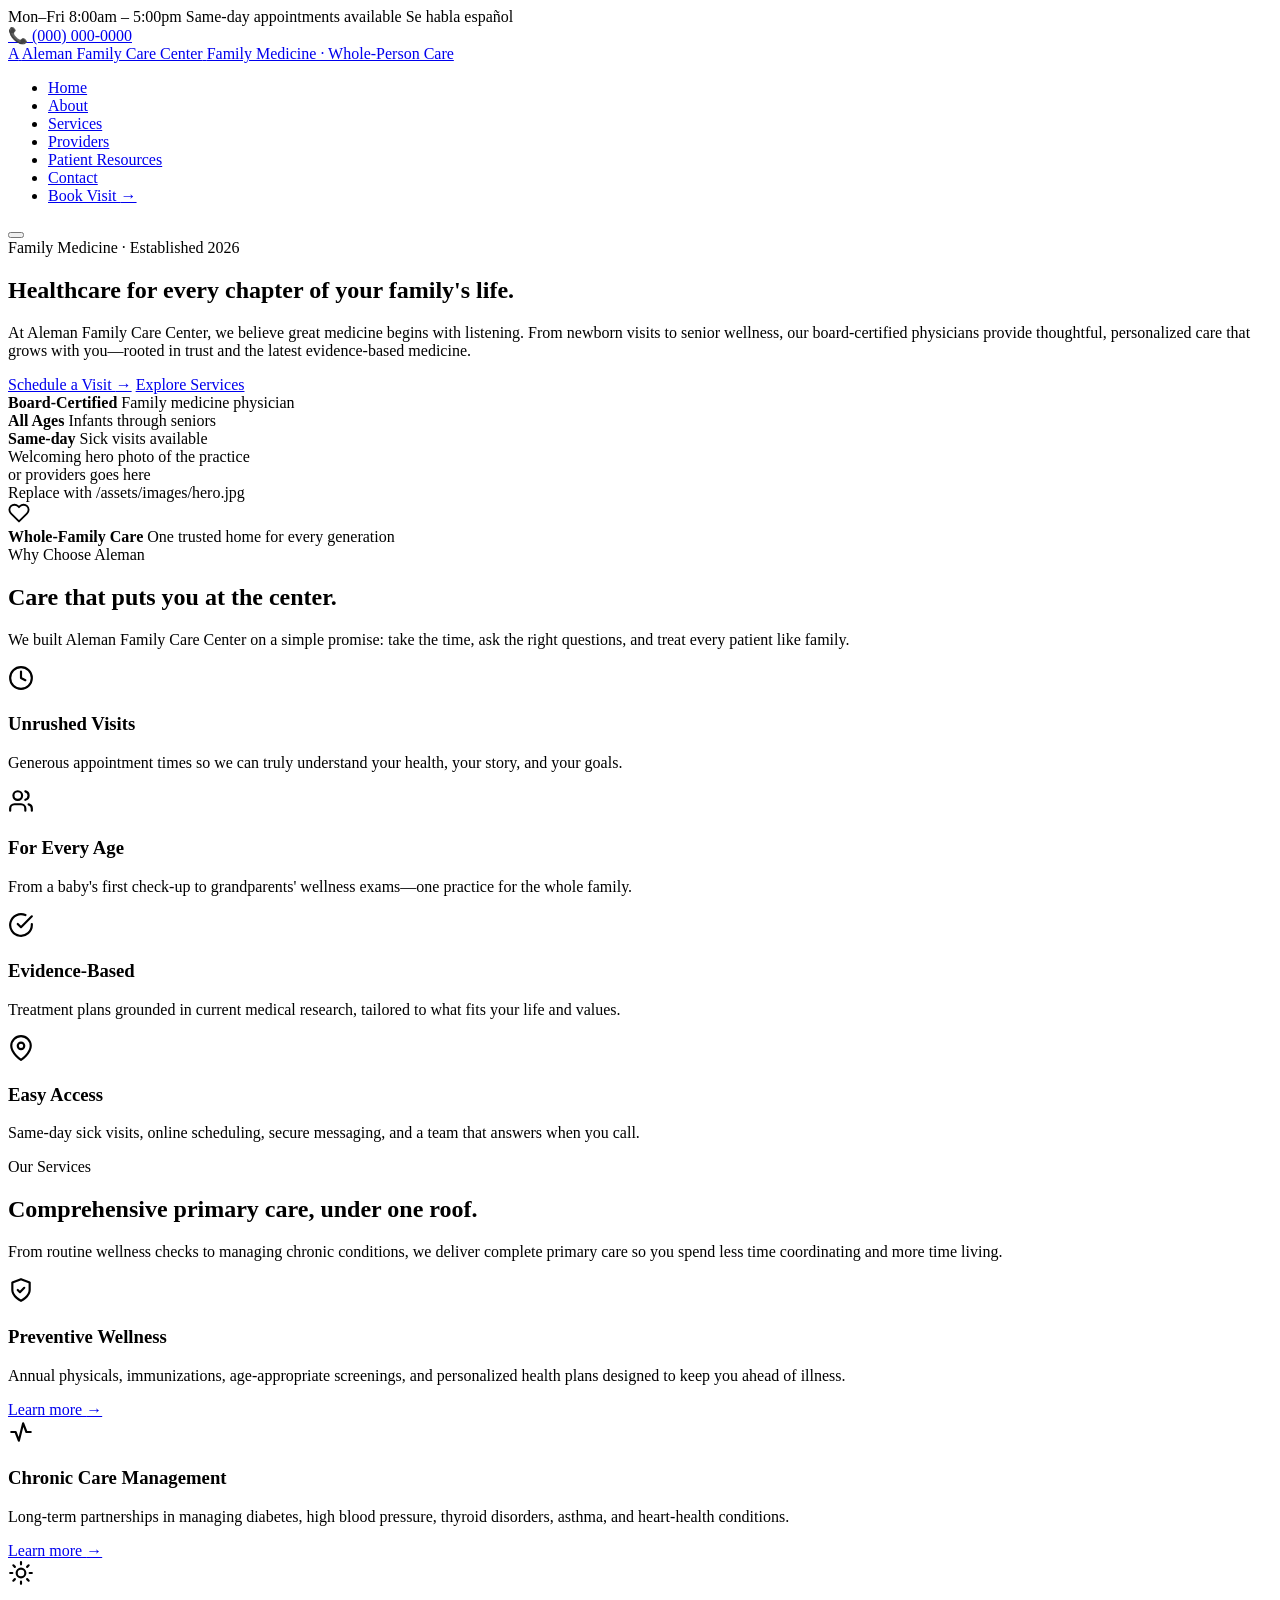
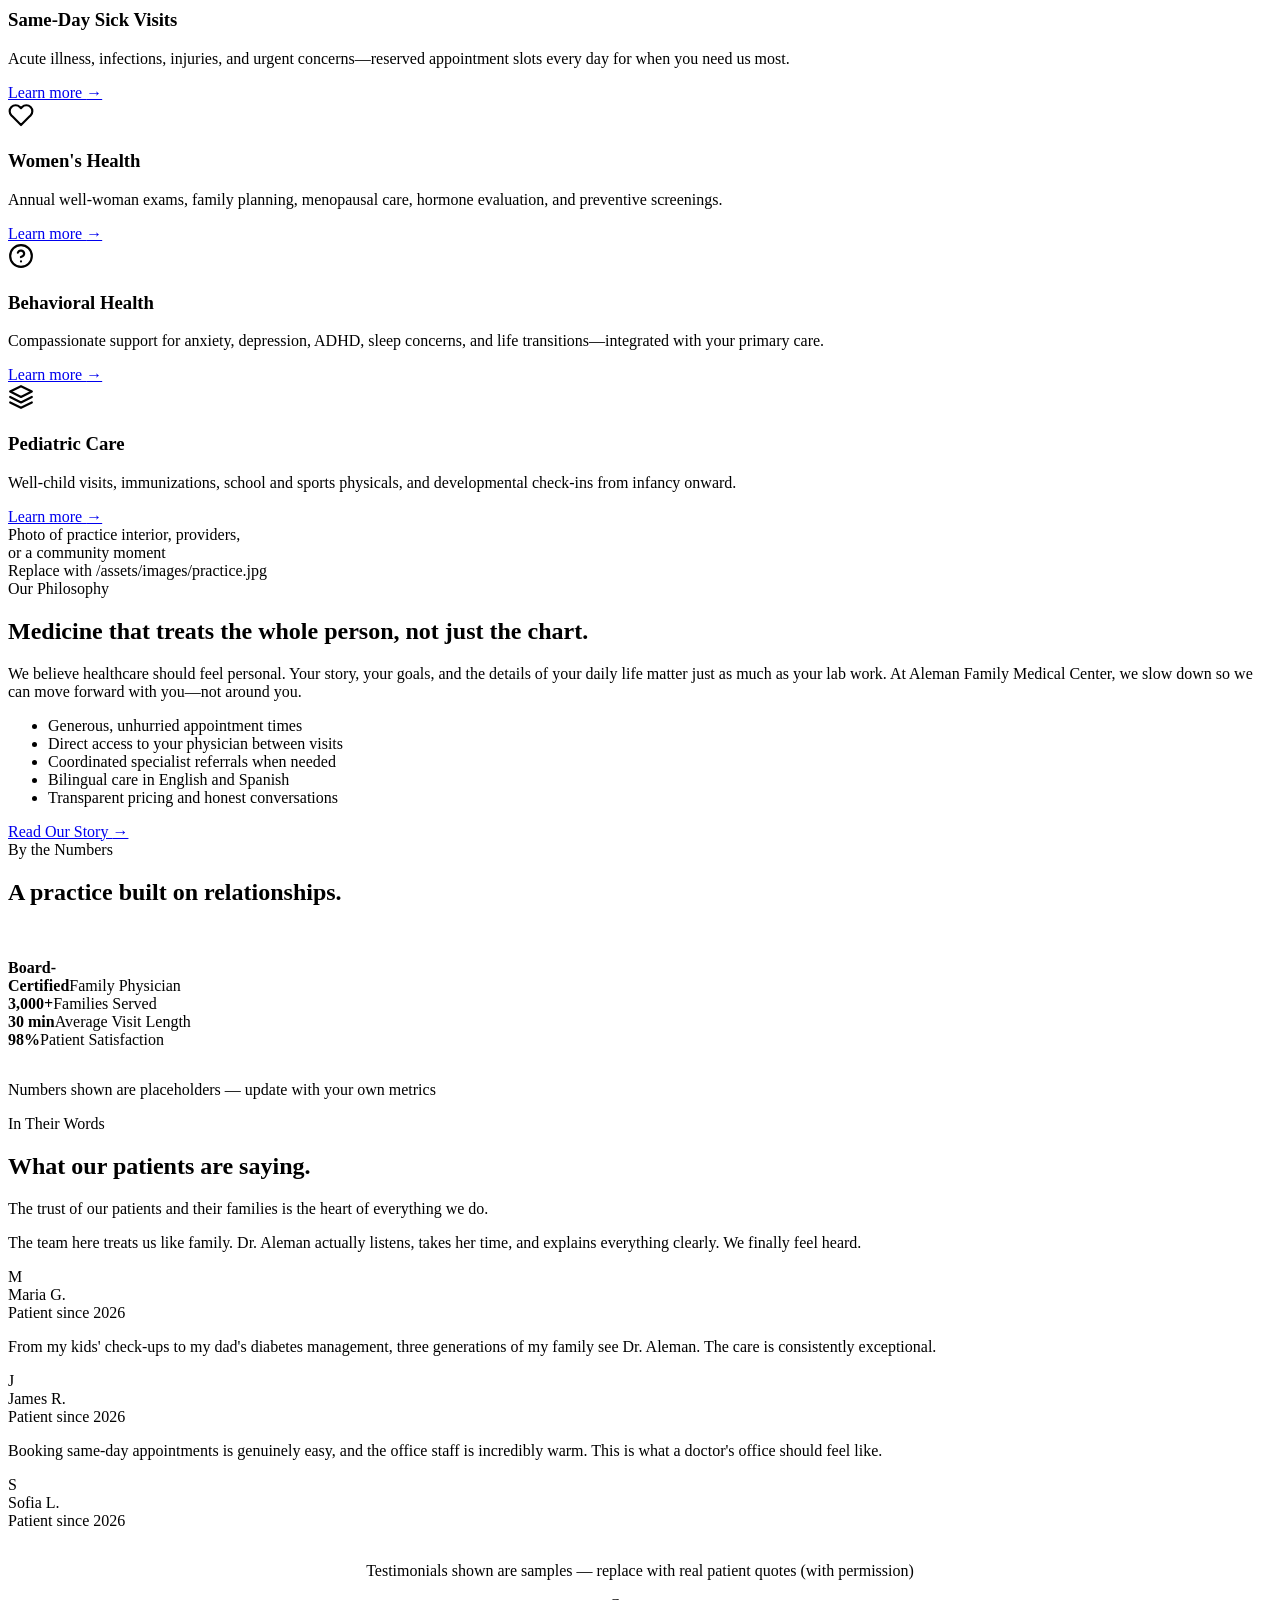
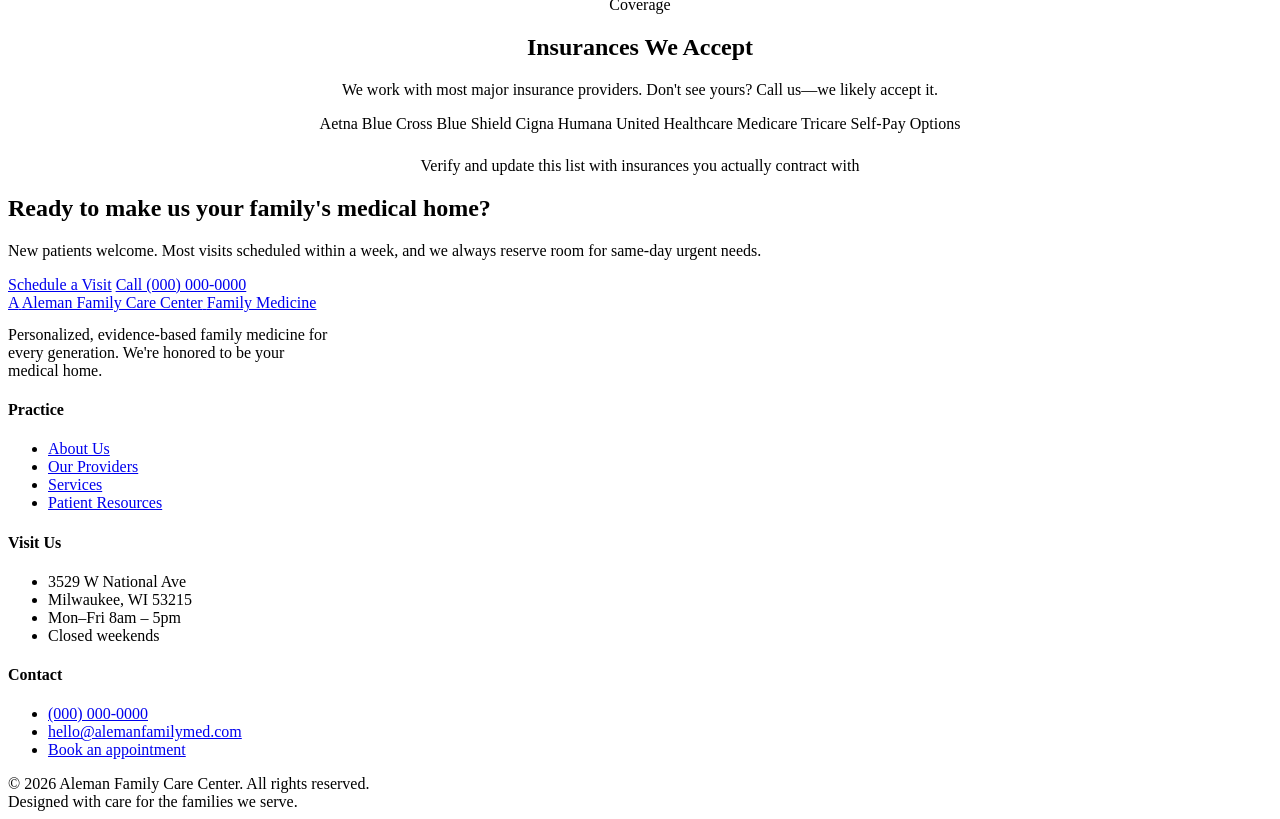
==== index.html @ 735e13fd "Add files via upload" ====
<!DOCTYPE html>
<html lang="en">
<head>
<meta charset="UTF-8" />
<meta name="viewport" content="width=device-width, initial-scale=1.0" />
<title>Aleman Family Care Center — Compassionate Family Medicine</title>
<meta name="description" content="Aleman Family Care Center provides personalized, whole-family healthcare led by board-certified family physicians. Same-day visits, preventive care, and long-term relationships built on trust." />
<link rel="preconnect" href="https://fonts.googleapis.com">
<link rel="preconnect" href="https://fonts.gstatic.com" crossorigin>
<link href="https://fonts.googleapis.com/css2?family=Playfair+Display:ital,wght@0,400;0,500;0,600;0,700;1,400&family=Inter:wght@400;500;600;700&display=swap" rel="stylesheet">
<link rel="stylesheet" href="assets/styles.css" />
</head>
<body>

<!-- ===== Utility bar ===== -->
<div class="utility-bar">
  <div class="container">
    <div class="utility-info">
      <span>Mon–Fri 8:00am – 5:00pm</span>
      <span>Same-day appointments available</span>
      <span>Se habla español</span>
    </div>
    <div>
      <a href="tel:+10000000000">📞 (000) 000-0000</a>
    </div>
  </div>
</div>

<!-- ===== Navigation ===== -->
<header class="nav">
  <div class="container nav-inner">
    <a href="index.html" class="brand">
      <span class="brand-mark">A</span>
      <span>
        <span class="brand-name">Aleman Family Care Center</span>
        <span class="brand-sub">Family Medicine · Whole-Person Care</span>
      </span>
    </a>
    <nav>
      <ul class="nav-links">
        <li><a href="index.html">Home</a></li>
        <li><a href="about.html">About</a></li>
        <li><a href="services.html">Services</a></li>
        <li><a href="providers.html">Providers</a></li>
        <li><a href="patients.html">Patient Resources</a></li>
        <li><a href="contact.html">Contact</a></li>
        <li><a href="contact.html#schedule" class="btn btn-primary nav-cta">Book Visit <span class="arrow">→</span></a></li>
      </ul>
    </nav>
    <button class="nav-toggle" aria-label="Toggle menu" aria-expanded="false"><span></span></button>
  </div>
</header>

<!-- ===== Hero ===== -->
<section class="hero">
  <div class="container hero-grid">
    <div class="reveal">
      <span class="eyebrow">Family Medicine · Established 2026</span>
      <h1>Healthcare for <span class="accent">every chapter</span> of your family's life.</h1>
      <p class="hero-lede">
        At Aleman Family Care Center, we believe great medicine begins with listening.
        From newborn visits to senior wellness, our board-certified physicians provide
        thoughtful, personalized care that grows with you—rooted in trust and the latest
        evidence-based medicine.
      </p>
      <div class="hero-actions">
        <a href="contact.html#schedule" class="btn btn-primary">Schedule a Visit <span class="arrow">→</span></a>
        <a href="services.html" class="btn btn-outline">Explore Services</a>
      </div>
      <div class="hero-meta">
        <div>
          <strong>Board-Certified</strong>
          <span>Family medicine physician</span>
        </div>
        <div>
          <strong>All Ages</strong>
          <span>Infants through seniors</span>
        </div>
        <div>
          <strong>Same-day</strong>
          <span>Sick visits available</span>
        </div>
      </div>
    </div>

    <div class="reveal" style="position:relative;">
      <div class="hero-visual">
        <div class="placeholder-label">
          Welcoming hero photo of the practice<br/>or providers goes here
          <div class="placeholder-note">Replace with /assets/images/hero.jpg</div>
        </div>
      </div>
      <div class="hero-badge">
        <div class="hero-badge-icon" aria-hidden="true">
          <svg width="22" height="22" viewBox="0 0 24 24" fill="none" stroke="currentColor" stroke-width="2" stroke-linecap="round" stroke-linejoin="round"><path d="M20.84 4.61a5.5 5.5 0 0 0-7.78 0L12 5.67l-1.06-1.06a5.5 5.5 0 0 0-7.78 7.78l1.06 1.06L12 21.23l7.78-7.78 1.06-1.06a5.5 5.5 0 0 0 0-7.78z"/></svg>
        </div>
        <div class="hero-badge-text">
          <strong>Whole-Family Care</strong>
          <span>One trusted home for every generation</span>
        </div>
      </div>
    </div>
  </div>
</section>

<!-- ===== Value proposition ===== -->
<section class="section-alt">
  <div class="container">
    <div class="section-head reveal">
      <span class="eyebrow">Why Choose Aleman</span>
      <h2>Care that puts you at the center.</h2>
      <p>We built Aleman Family Care Center on a simple promise: take the time, ask the right questions, and treat every patient like family.</p>
    </div>
    <div class="values">
      <div class="value-card reveal">
        <div class="value-icon" aria-hidden="true">
          <svg width="26" height="26" viewBox="0 0 24 24" fill="none" stroke="currentColor" stroke-width="2" stroke-linecap="round" stroke-linejoin="round"><circle cx="12" cy="12" r="10"/><polyline points="12 6 12 12 16 14"/></svg>
        </div>
        <h3>Unrushed Visits</h3>
        <p>Generous appointment times so we can truly understand your health, your story, and your goals.</p>
      </div>
      <div class="value-card reveal">
        <div class="value-icon" aria-hidden="true">
          <svg width="26" height="26" viewBox="0 0 24 24" fill="none" stroke="currentColor" stroke-width="2" stroke-linecap="round" stroke-linejoin="round"><path d="M16 21v-2a4 4 0 0 0-4-4H6a4 4 0 0 0-4 4v2"/><circle cx="9" cy="7" r="4"/><path d="M22 21v-2a4 4 0 0 0-3-3.87"/><path d="M16 3.13a4 4 0 0 1 0 7.75"/></svg>
        </div>
        <h3>For Every Age</h3>
        <p>From a baby's first check-up to grandparents' wellness exams—one practice for the whole family.</p>
      </div>
      <div class="value-card reveal">
        <div class="value-icon" aria-hidden="true">
          <svg width="26" height="26" viewBox="0 0 24 24" fill="none" stroke="currentColor" stroke-width="2" stroke-linecap="round" stroke-linejoin="round"><path d="M22 11.08V12a10 10 0 1 1-5.93-9.14"/><polyline points="22 4 12 14.01 9 11.01"/></svg>
        </div>
        <h3>Evidence-Based</h3>
        <p>Treatment plans grounded in current medical research, tailored to what fits your life and values.</p>
      </div>
      <div class="value-card reveal">
        <div class="value-icon" aria-hidden="true">
          <svg width="26" height="26" viewBox="0 0 24 24" fill="none" stroke="currentColor" stroke-width="2" stroke-linecap="round" stroke-linejoin="round"><path d="M21 10c0 7-9 13-9 13s-9-6-9-13a9 9 0 0 1 18 0z"/><circle cx="12" cy="10" r="3"/></svg>
        </div>
        <h3>Easy Access</h3>
        <p>Same-day sick visits, online scheduling, secure messaging, and a team that answers when you call.</p>
      </div>
    </div>
  </div>
</section>

<!-- ===== Services overview ===== -->
<section>
  <div class="container">
    <div class="section-head reveal">
      <span class="eyebrow">Our Services</span>
      <h2>Comprehensive primary care, under one roof.</h2>
      <p>From routine wellness checks to managing chronic conditions, we deliver complete primary care so you spend less time coordinating and more time living.</p>
    </div>

    <div class="services-grid">
      <div class="service-card reveal">
        <div class="value-icon" aria-hidden="true">
          <svg width="26" height="26" viewBox="0 0 24 24" fill="none" stroke="currentColor" stroke-width="2" stroke-linecap="round" stroke-linejoin="round"><path d="M9 12l2 2 4-4"/><path d="M12 22s8-4 8-10V5l-8-3-8 3v7c0 6 8 10 8 10z"/></svg>
        </div>
        <h3>Preventive Wellness</h3>
        <p>Annual physicals, immunizations, age-appropriate screenings, and personalized health plans designed to keep you ahead of illness.</p>
        <a href="services.html#preventive" class="more">Learn more <span class="arrow">→</span></a>
      </div>

      <div class="service-card reveal">
        <div class="value-icon" aria-hidden="true">
          <svg width="26" height="26" viewBox="0 0 24 24" fill="none" stroke="currentColor" stroke-width="2" stroke-linecap="round" stroke-linejoin="round"><path d="M3 12h4l3 8 4-16 3 8h4"/></svg>
        </div>
        <h3>Chronic Care Management</h3>
        <p>Long-term partnerships in managing diabetes, high blood pressure, thyroid disorders, asthma, and heart-health conditions.</p>
        <a href="services.html#chronic" class="more">Learn more <span class="arrow">→</span></a>
      </div>

      <div class="service-card reveal">
        <div class="value-icon" aria-hidden="true">
          <svg width="26" height="26" viewBox="0 0 24 24" fill="none" stroke="currentColor" stroke-width="2" stroke-linecap="round" stroke-linejoin="round"><circle cx="12" cy="12" r="4"/><path d="M12 2v2M12 20v2M4.93 4.93l1.41 1.41M17.66 17.66l1.41 1.41M2 12h2M20 12h2M4.93 19.07l1.41-1.41M17.66 6.34l1.41-1.41"/></svg>
        </div>
        <h3>Same-Day Sick Visits</h3>
        <p>Acute illness, infections, injuries, and urgent concerns—reserved appointment slots every day for when you need us most.</p>
        <a href="services.html#sick" class="more">Learn more <span class="arrow">→</span></a>
      </div>

      <div class="service-card reveal">
        <div class="value-icon" aria-hidden="true">
          <svg width="26" height="26" viewBox="0 0 24 24" fill="none" stroke="currentColor" stroke-width="2" stroke-linecap="round" stroke-linejoin="round"><path d="M20.84 4.61a5.5 5.5 0 0 0-7.78 0L12 5.67l-1.06-1.06a5.5 5.5 0 0 0-7.78 7.78l1.06 1.06L12 21.23l7.78-7.78 1.06-1.06a5.5 5.5 0 0 0 0-7.78z"/></svg>
        </div>
        <h3>Women's Health</h3>
        <p>Annual well-woman exams, family planning, menopausal care, hormone evaluation, and preventive screenings.</p>
        <a href="services.html#womens" class="more">Learn more <span class="arrow">→</span></a>
      </div>

      <div class="service-card reveal">
        <div class="value-icon" aria-hidden="true">
          <svg width="26" height="26" viewBox="0 0 24 24" fill="none" stroke="currentColor" stroke-width="2" stroke-linecap="round" stroke-linejoin="round"><circle cx="12" cy="12" r="10"/><path d="M9.09 9a3 3 0 0 1 5.83 1c0 2-3 3-3 3"/><line x1="12" y1="17" x2="12.01" y2="17"/></svg>
        </div>
        <h3>Behavioral Health</h3>
        <p>Compassionate support for anxiety, depression, ADHD, sleep concerns, and life transitions—integrated with your primary care.</p>
        <a href="services.html#behavioral" class="more">Learn more <span class="arrow">→</span></a>
      </div>

      <div class="service-card reveal">
        <div class="value-icon" aria-hidden="true">
          <svg width="26" height="26" viewBox="0 0 24 24" fill="none" stroke="currentColor" stroke-width="2" stroke-linecap="round" stroke-linejoin="round"><path d="M12 2L2 7l10 5 10-5-10-5z"/><path d="M2 17l10 5 10-5"/><path d="M2 12l10 5 10-5"/></svg>
        </div>
        <h3>Pediatric Care</h3>
        <p>Well-child visits, immunizations, school and sports physicals, and developmental check-ins from infancy onward.</p>
        <a href="services.html#pediatric" class="more">Learn more <span class="arrow">→</span></a>
      </div>
    </div>
  </div>
</section>

<!-- ===== Split: Philosophy ===== -->
<section class="section-alt">
  <div class="container split">
    <div class="reveal">
      <div class="split-image">
        <div class="placeholder-label">
          Photo of practice interior, providers,<br/>or a community moment
          <div class="placeholder-note">Replace with /assets/images/practice.jpg</div>
        </div>
      </div>
    </div>
    <div class="split-content reveal">
      <span class="eyebrow">Our Philosophy</span>
      <h2>Medicine that treats the whole person, not just the chart.</h2>
      <p>
        We believe healthcare should feel personal. Your story, your goals, and the
        details of your daily life matter just as much as your lab work. At Aleman
        Family Medical Center, we slow down so we can move forward with you—not
        around you.
      </p>
      <ul class="checklist">
        <li>Generous, unhurried appointment times</li>
        <li>Direct access to your physician between visits</li>
        <li>Coordinated specialist referrals when needed</li>
        <li>Bilingual care in English and Spanish</li>
        <li>Transparent pricing and honest conversations</li>
      </ul>
      <a href="about.html" class="btn btn-outline">Read Our Story <span class="arrow">→</span></a>
    </div>
  </div>
</section>

<!-- ===== Stats / dark section ===== -->
<section class="section-dark">
  <div class="container">
    <div class="section-head reveal">
      <span class="eyebrow" style="color: var(--accent-gold);">By the Numbers</span>
      <h2>A practice built on relationships.</h2>
      <p style="color: rgba(255,255,255,.8);">The numbers tell part of the story—your experience tells the rest.</p>
    </div>
    <div class="stats reveal">
      <div class="stat"><strong>Board-<br/>Certified</strong><span>Family Physician</span></div>
      <div class="stat"><strong>3,000+</strong><span>Families Served</span></div>
      <div class="stat"><strong>30 min</strong><span>Average Visit Length</span></div>
      <div class="stat"><strong>98%</strong><span>Patient Satisfaction</span></div>
    </div>
    <p class="placeholder-note" style="margin-top:32px;">Numbers shown are placeholders — update with your own metrics</p>
  </div>
</section>

<!-- ===== Testimonials ===== -->
<section>
  <div class="container">
    <div class="section-head reveal">
      <span class="eyebrow">In Their Words</span>
      <h2>What our patients are saying.</h2>
      <p>The trust of our patients and their families is the heart of everything we do.</p>
    </div>
    <div class="testimonials">
      <div class="testimonial reveal">
        <p>The team here treats us like family. Dr. Aleman actually listens, takes her time, and explains everything clearly. We finally feel heard.</p>
        <div class="testimonial-author">
          <div class="testimonial-avatar">M</div>
          <div>
            <div class="testimonial-name">Maria G.</div>
            <div class="testimonial-meta">Patient since 2026</div>
          </div>
        </div>
      </div>
      <div class="testimonial reveal">
        <p>From my kids' check-ups to my dad's diabetes management, three generations of my family see Dr. Aleman. The care is consistently exceptional.</p>
        <div class="testimonial-author">
          <div class="testimonial-avatar">J</div>
          <div>
            <div class="testimonial-name">James R.</div>
            <div class="testimonial-meta">Patient since 2026</div>
          </div>
        </div>
      </div>
      <div class="testimonial reveal">
        <p>Booking same-day appointments is genuinely easy, and the office staff is incredibly warm. This is what a doctor's office should feel like.</p>
        <div class="testimonial-author">
          <div class="testimonial-avatar">S</div>
          <div>
            <div class="testimonial-name">Sofia L.</div>
            <div class="testimonial-meta">Patient since 2026</div>
          </div>
        </div>
      </div>
    </div>
    <p class="placeholder-note" style="text-align:center; margin-top:32px; color:var(--grey-500);">Testimonials shown are samples — replace with real patient quotes (with permission)</p>
  </div>
</section>

<!-- ===== Insurance ===== -->
<section class="section-alt">
  <div class="container" style="text-align:center;">
    <div class="section-head reveal">
      <span class="eyebrow">Coverage</span>
      <h2>Insurances We Accept</h2>
      <p>We work with most major insurance providers. Don't see yours? Call us—we likely accept it.</p>
    </div>
    <div class="insurance-strip reveal">
      <span>Aetna</span>
      <span>Blue Cross Blue Shield</span>
      <span>Cigna</span>
      <span>Humana</span>
      <span>United Healthcare</span>
      <span>Medicare</span>
      <span>Tricare</span>
      <span>Self-Pay Options</span>
    </div>
    <p class="placeholder-note" style="margin-top:24px; color:var(--grey-500);">Verify and update this list with insurances you actually contract with</p>
  </div>
</section>

<!-- ===== CTA banner ===== -->
<section>
  <div class="container">
    <div class="cta-banner reveal">
      <div>
        <h2>Ready to make us your family's medical home?</h2>
        <p>New patients welcome. Most visits scheduled within a week, and we always reserve room for same-day urgent needs.</p>
      </div>
      <div class="cta-actions">
        <a href="contact.html#schedule" class="btn btn-primary">Schedule a Visit</a>
        <a href="tel:+10000000000" class="btn btn-outline">Call (000) 000-0000</a>
      </div>
    </div>
  </div>
</section>

<!-- ===== Footer ===== -->
<footer class="footer">
  <div class="container">
    <div class="footer-grid">
      <div>
        <a href="index.html" class="brand" style="margin-bottom:18px;">
          <span class="brand-mark">A</span>
          <span>
            <span class="brand-name">Aleman Family Care Center</span>
            <span class="brand-sub">Family Medicine</span>
          </span>
        </a>
        <p style="margin-top:14px; max-width:320px;">Personalized, evidence-based family medicine for every generation. We're honored to be your medical home.</p>
      </div>
      <div>
        <h4>Practice</h4>
        <ul>
          <li><a href="about.html">About Us</a></li>
          <li><a href="providers.html">Our Providers</a></li>
          <li><a href="services.html">Services</a></li>
          <li><a href="patients.html">Patient Resources</a></li>
        </ul>
      </div>
      <div>
        <h4>Visit Us</h4>
        <ul>
          <li>3529 W National Ave</li>
          <li>Milwaukee, WI 53215</li>
          <li>Mon–Fri 8am – 5pm</li>
          <li>Closed weekends</li>
        </ul>
      </div>
      <div>
        <h4>Contact</h4>
        <ul>
          <li><a href="tel:+10000000000">(000) 000-0000</a></li>
          <li><a href="mailto:hello@alemanfamilymed.com">hello@alemanfamilymed.com</a></li>
          <li><a href="contact.html#schedule">Book an appointment</a></li>
        </ul>
      </div>
    </div>
    <div class="footer-bottom">
      <div>© <span id="year">2026</span> Aleman Family Care Center. All rights reserved.</div>
      <div>Designed with care for the families we serve.</div>
    </div>
  </div>
</footer>

<script src="assets/script.js"></script>
</body>
</html>
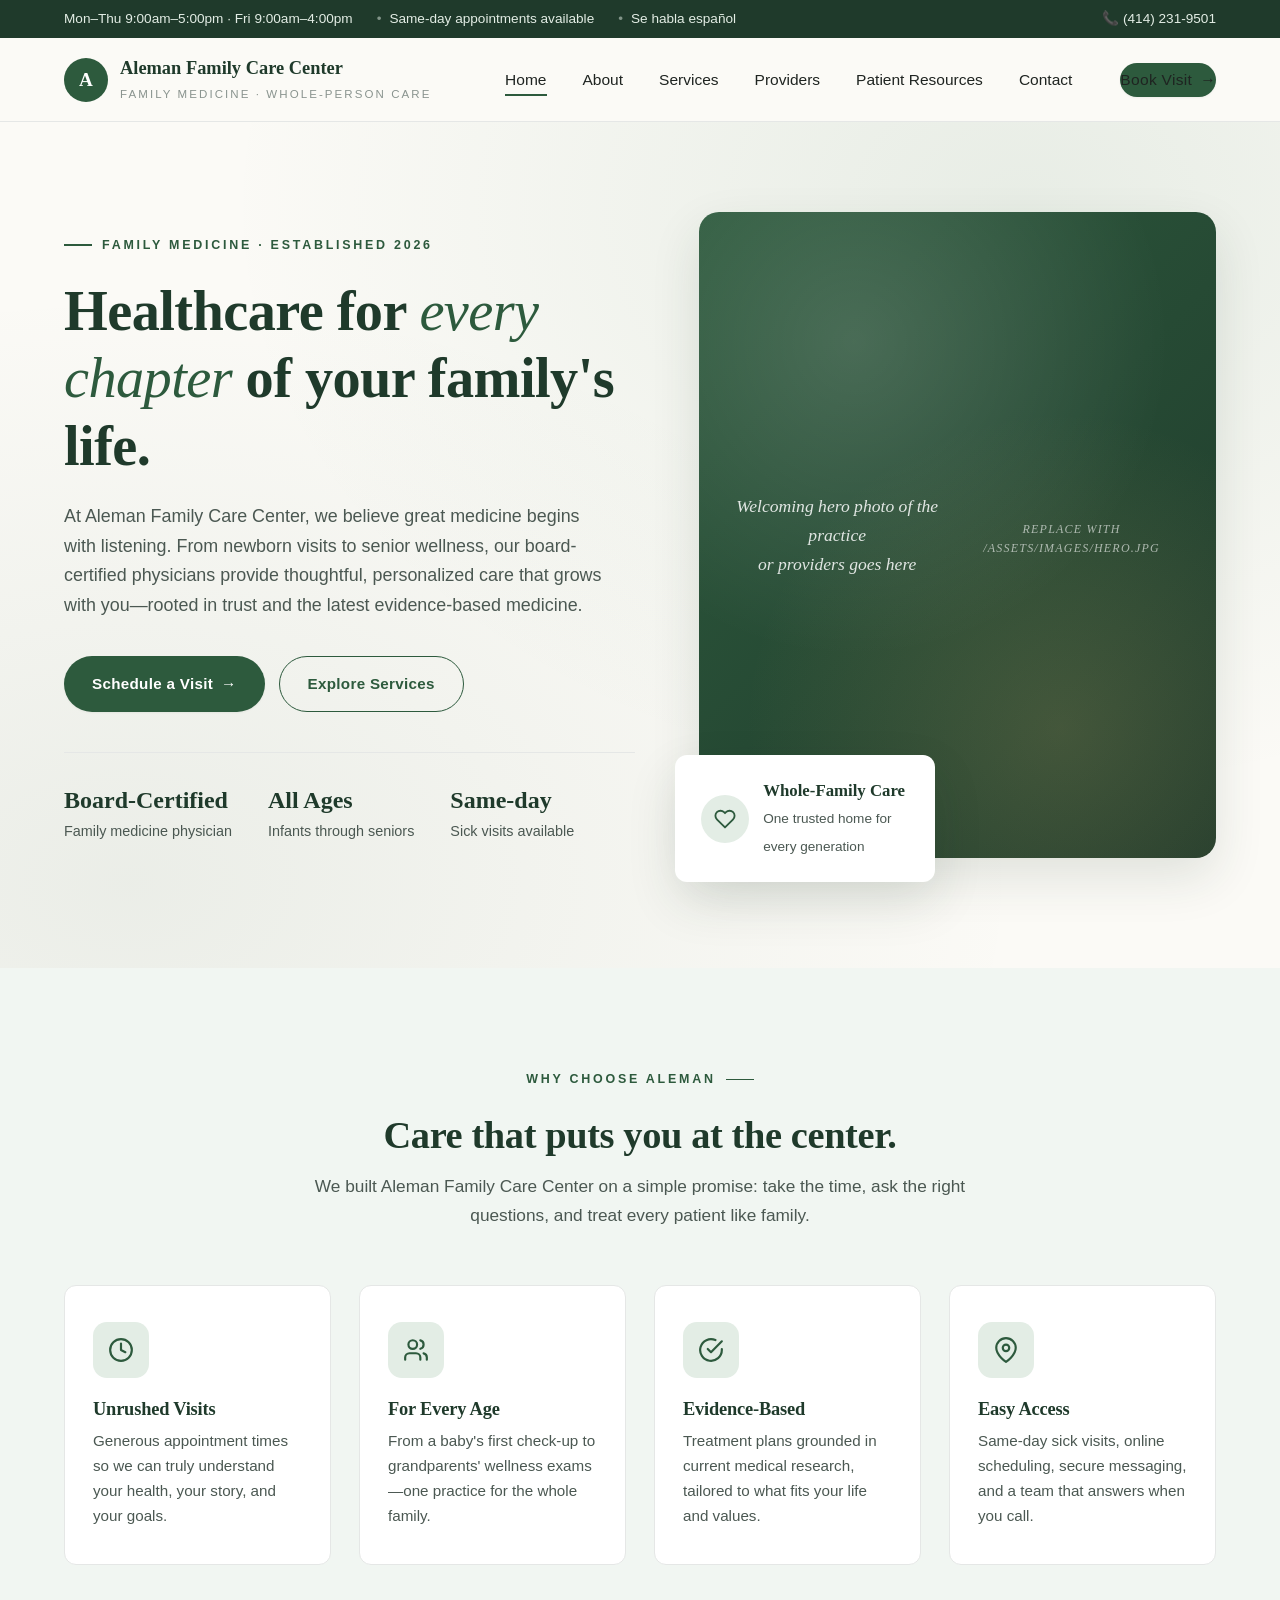
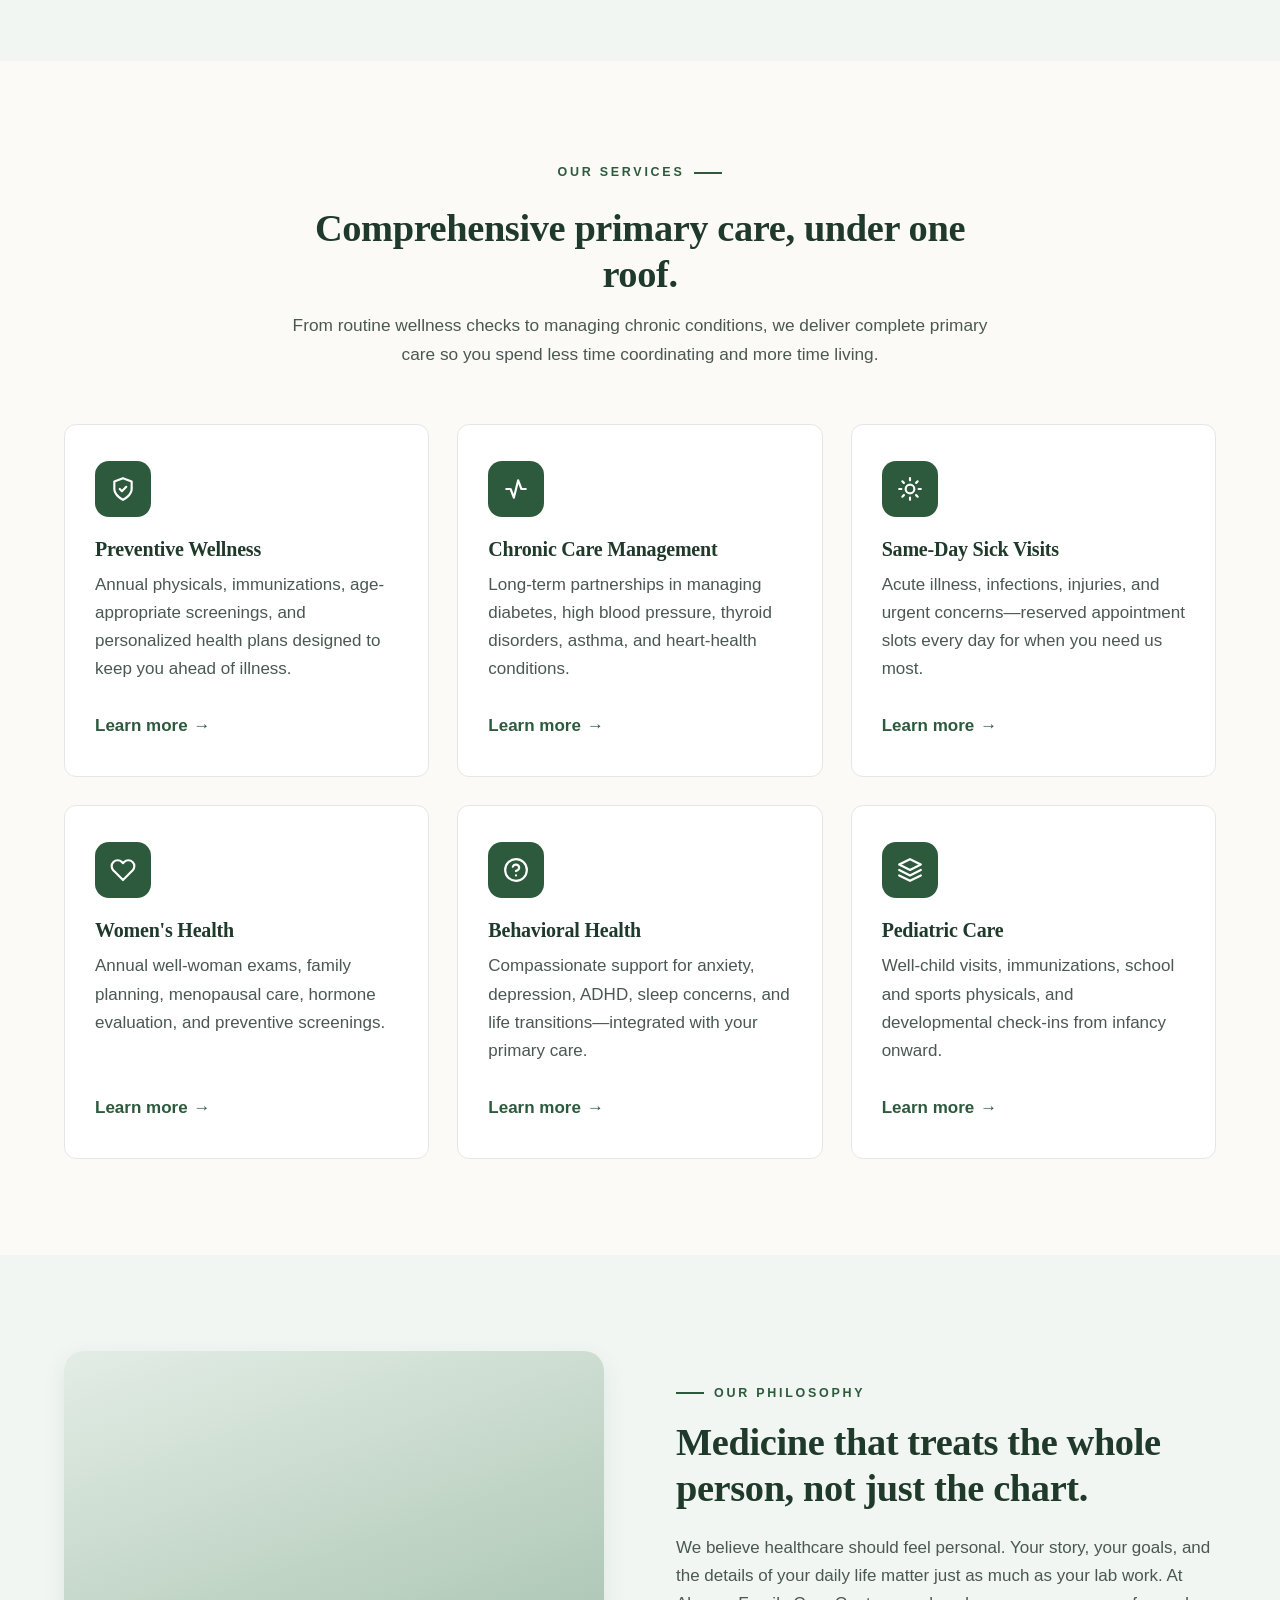
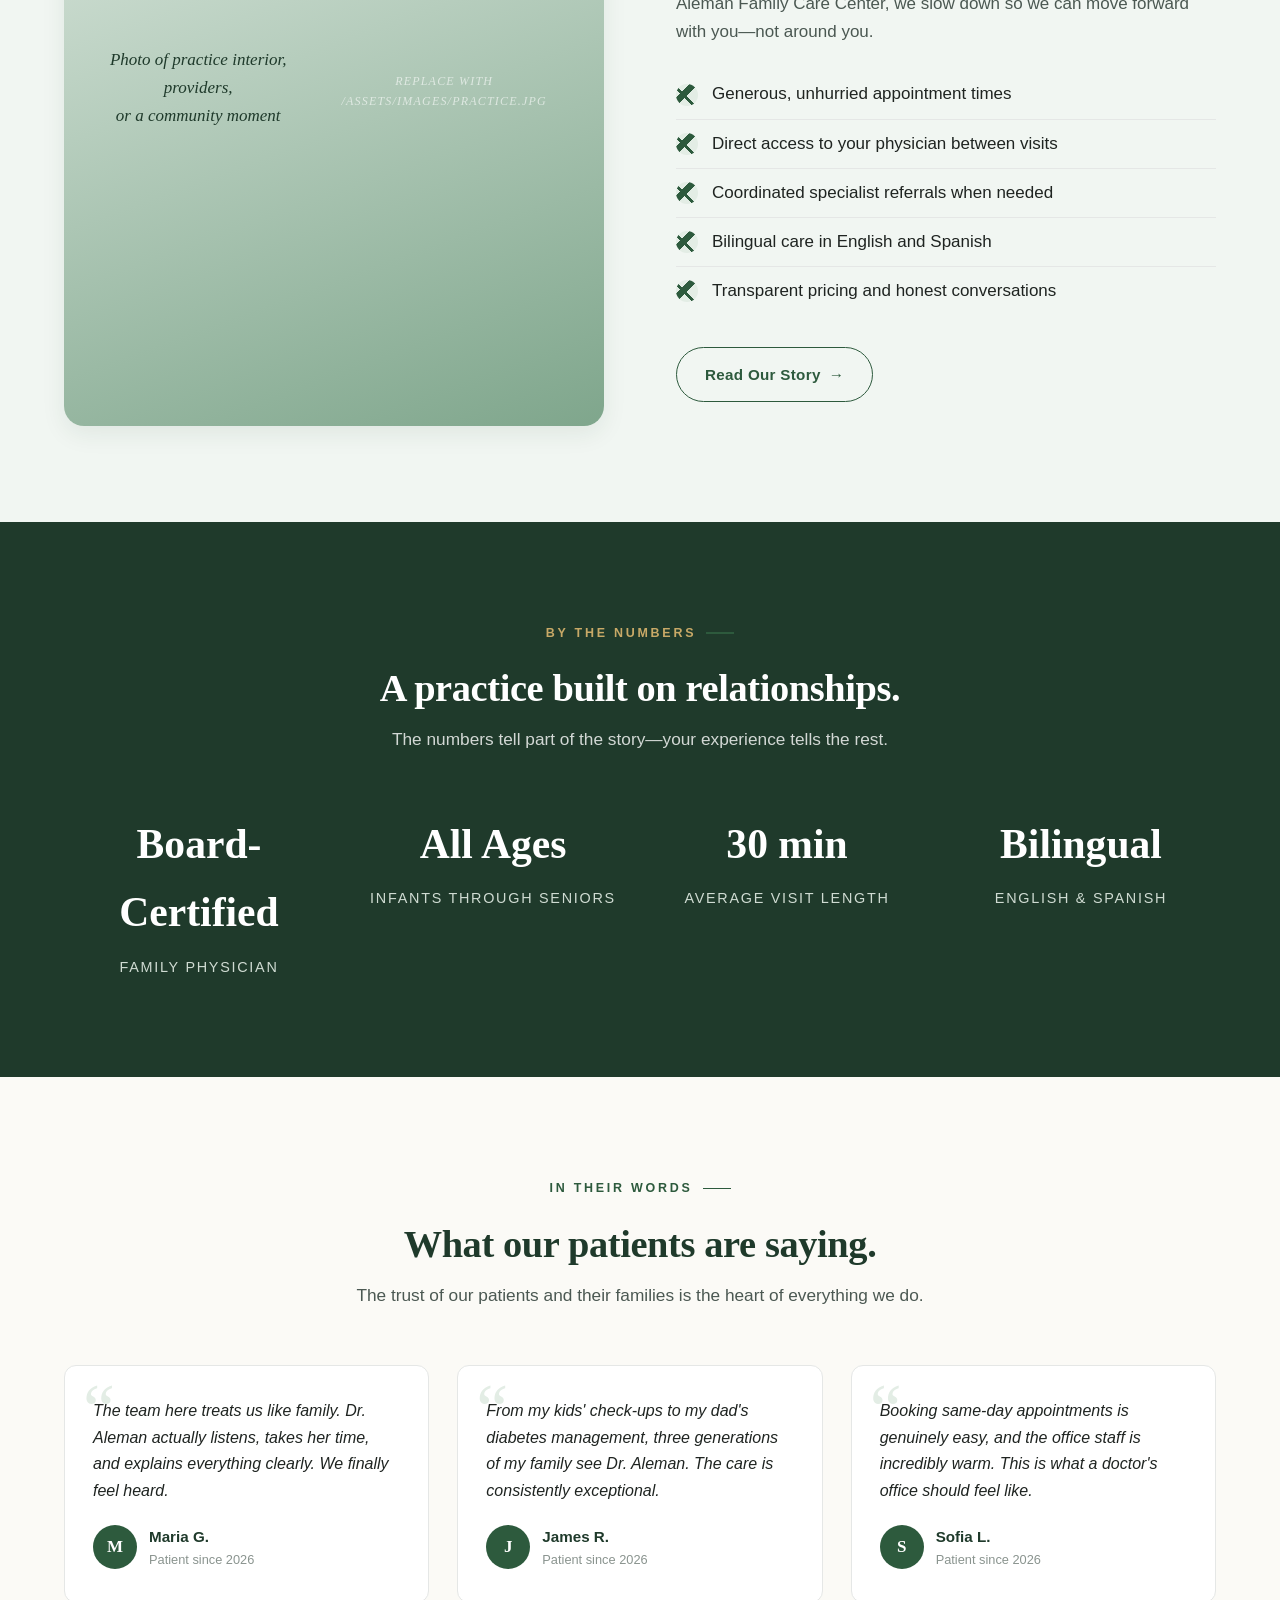
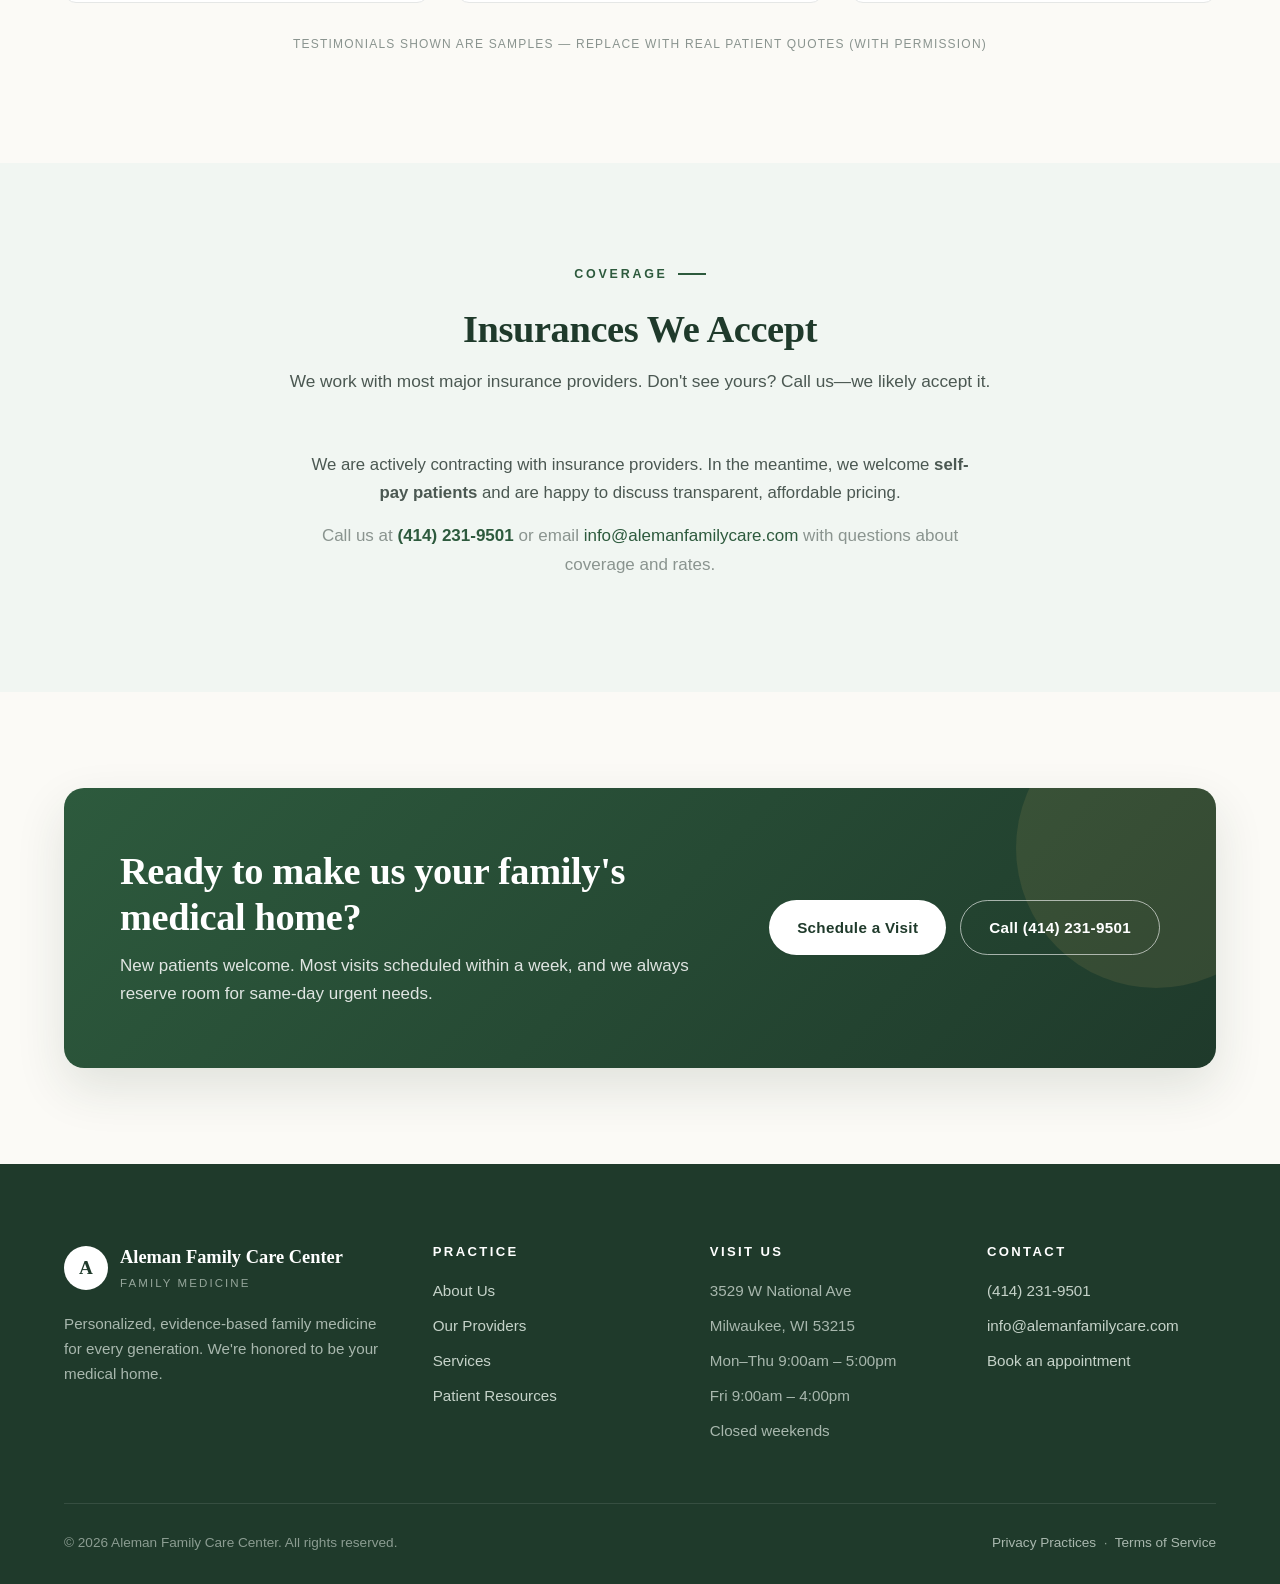
==== commit 060c2b52: "Update index.html" ====
--- a/index.html
+++ b/index.html
@@ -16,12 +16,12 @@
 <div class="utility-bar">
   <div class="container">
     <div class="utility-info">
-      <span>Mon–Fri 8:00am – 5:00pm</span>
+      <span>Mon–Thu 9:00am–5:00pm · Fri 9:00am–4:00pm</span>
       <span>Same-day appointments available</span>
       <span>Se habla español</span>
     </div>
     <div>
-      <a href="tel:+10000000000">📞 (000) 000-0000</a>
+      <a href="tel:+14142319501">📞 (414) 231-9501</a>
     </div>
   </div>
 </div>
@@ -228,7 +228,7 @@
       <p>
         We believe healthcare should feel personal. Your story, your goals, and the
         details of your daily life matter just as much as your lab work. At Aleman
-        Family Medical Center, we slow down so we can move forward with you—not
+        Family Care Center, we slow down so we can move forward with you—not
         around you.
       </p>
       <ul class="checklist">
@@ -253,11 +253,10 @@
     </div>
     <div class="stats reveal">
       <div class="stat"><strong>Board-<br/>Certified</strong><span>Family Physician</span></div>
-      <div class="stat"><strong>3,000+</strong><span>Families Served</span></div>
+      <div class="stat"><strong>All Ages</strong><span>Infants through seniors</span></div>
       <div class="stat"><strong>30 min</strong><span>Average Visit Length</span></div>
-      <div class="stat"><strong>98%</strong><span>Patient Satisfaction</span></div>
-    </div>
-    <p class="placeholder-note" style="margin-top:32px;">Numbers shown are placeholders — update with your own metrics</p>
+      <div class="stat"><strong>Bilingual</strong><span>English & Spanish</span></div>
+    </div>
   </div>
 </section>
 
@@ -313,17 +312,14 @@
       <h2>Insurances We Accept</h2>
       <p>We work with most major insurance providers. Don't see yours? Call us—we likely accept it.</p>
     </div>
-    <div class="insurance-strip reveal">
-      <span>Aetna</span>
-      <span>Blue Cross Blue Shield</span>
-      <span>Cigna</span>
-      <span>Humana</span>
-      <span>United Healthcare</span>
-      <span>Medicare</span>
-      <span>Tricare</span>
-      <span>Self-Pay Options</span>
-    </div>
-    <p class="placeholder-note" style="margin-top:24px; color:var(--grey-500);">Verify and update this list with insurances you actually contract with</p>
+    <div class="reveal" style="max-width:680px; margin:0 auto; text-align:center;">
+      <p style="font-size:1.05rem; color:var(--grey-700); margin-bottom:16px;">
+        We are actively contracting with insurance providers. In the meantime, we welcome <strong>self-pay patients</strong> and are happy to discuss transparent, affordable pricing.
+      </p>
+      <p style="color:var(--grey-500);">
+        Call us at <a href="tel:+14142319501"><strong>(414) 231-9501</strong></a> or email <a href="mailto:info@alemanfamilycare.com">info@alemanfamilycare.com</a> with questions about coverage and rates.
+      </p>
+    </div>
   </div>
 </section>
 
@@ -337,7 +333,7 @@
       </div>
       <div class="cta-actions">
         <a href="contact.html#schedule" class="btn btn-primary">Schedule a Visit</a>
-        <a href="tel:+10000000000" class="btn btn-outline">Call (000) 000-0000</a>
+        <a href="tel:+14142319501" class="btn btn-outline">Call (414) 231-9501</a>
       </div>
     </div>
   </div>
@@ -371,22 +367,25 @@
         <ul>
           <li>3529 W National Ave</li>
           <li>Milwaukee, WI 53215</li>
-          <li>Mon–Fri 8am – 5pm</li>
+          <li>Mon–Thu 9:00am – 5:00pm</li>
+          <li>Fri 9:00am – 4:00pm</li>
           <li>Closed weekends</li>
+          
+          
         </ul>
       </div>
       <div>
         <h4>Contact</h4>
         <ul>
-          <li><a href="tel:+10000000000">(000) 000-0000</a></li>
-          <li><a href="mailto:hello@alemanfamilymed.com">hello@alemanfamilymed.com</a></li>
+          <li><a href="tel:+14142319501">(414) 231-9501</a></li>
+          <li><a href="mailto:info@alemanfamilycare.com">info@alemanfamilycare.com</a></li>
           <li><a href="contact.html#schedule">Book an appointment</a></li>
         </ul>
       </div>
     </div>
     <div class="footer-bottom">
       <div>© <span id="year">2026</span> Aleman Family Care Center. All rights reserved.</div>
-      <div>Designed with care for the families we serve.</div>
+      <div><a href="hipaa.html" style="color:rgba(227,237,229,.7);">Privacy Practices</a> &nbsp;&middot;&nbsp; <a href="terms.html" style="color:rgba(227,237,229,.7);">Terms of Service</a></div>
     </div>
   </div>
 </footer>
--- a/assets/styles.css
+++ b/assets/styles.css
@@ -0,0 +1,1053 @@
+/* ==========================================================================
+   Aleman Family Medical Center — Stylesheet
+   Palette:
+     --forest-900: deepest forest green (headings, dark surfaces)
+     --forest-700: primary brand green (buttons, links, nav)
+     --forest-500: mid green (accents, hovers)
+     --sage-200:  pale sage tint (soft backgrounds)
+     --cream:     warm off-white (page background)
+     --grey-*:    neutral greys (text, borders)
+   ========================================================================== */
+
+:root {
+  --forest-900: #1f3a2b;
+  --forest-700: #2d5a3d;
+  --forest-500: #3d7a52;
+  --forest-300: #7fa68c;
+  --sage-200:   #e3ede5;
+  --sage-100:   #f1f6f2;
+  --cream:      #fbfaf6;
+  --grey-900:   #1f2421;
+  --grey-700:   #4b5852;
+  --grey-500:   #8a948f;
+  --grey-300:   #cfd4d1;
+  --grey-200:   #e5e7e6;
+  --grey-100:   #f3f5f3;
+  --white:      #ffffff;
+  --accent-gold: #c8a967;
+
+  --shadow-sm: 0 1px 2px rgba(31, 58, 43, 0.06);
+  --shadow-md: 0 8px 24px rgba(31, 58, 43, 0.08);
+  --shadow-lg: 0 20px 50px rgba(31, 58, 43, 0.12);
+
+  --radius-sm: 6px;
+  --radius-md: 12px;
+  --radius-lg: 20px;
+
+  --font-serif: 'Playfair Display', Georgia, 'Times New Roman', serif;
+  --font-sans:  'Inter', -apple-system, BlinkMacSystemFont, 'Segoe UI', Roboto, sans-serif;
+
+  --container: 1200px;
+  --nav-h: 84px;
+}
+
+/* ---------- Reset & base ---------- */
+*, *::before, *::after { box-sizing: border-box; }
+html { scroll-behavior: smooth; -webkit-text-size-adjust: 100%; }
+body {
+  margin: 0;
+  font-family: var(--font-sans);
+  font-size: 17px;
+  line-height: 1.65;
+  color: var(--grey-900);
+  background: var(--cream);
+  -webkit-font-smoothing: antialiased;
+  -moz-osx-font-smoothing: grayscale;
+}
+img { max-width: 100%; display: block; height: auto; }
+a { color: var(--forest-700); text-decoration: none; transition: color .2s ease; }
+a:hover { color: var(--forest-500); }
+h1, h2, h3, h4 {
+  font-family: var(--font-serif);
+  color: var(--forest-900);
+  line-height: 1.2;
+  margin: 0 0 .6em;
+  font-weight: 600;
+  letter-spacing: -0.01em;
+}
+h1 { font-size: clamp(2.2rem, 4.4vw, 3.6rem); }
+h2 { font-size: clamp(1.7rem, 3vw, 2.4rem); }
+h3 { font-size: 1.25rem; }
+p  { margin: 0 0 1em; color: var(--grey-700); }
+
+.container {
+  width: 100%;
+  max-width: var(--container);
+  margin: 0 auto;
+  padding: 0 24px;
+}
+
+/* ---------- Buttons ---------- */
+.btn {
+  display: inline-flex;
+  align-items: center;
+  gap: 8px;
+  padding: 14px 28px;
+  border-radius: 999px;
+  font-weight: 600;
+  font-size: .95rem;
+  letter-spacing: .02em;
+  cursor: pointer;
+  border: none;
+  transition: transform .15s ease, box-shadow .2s ease, background .2s ease, color .2s ease;
+  text-decoration: none;
+  white-space: nowrap;
+}
+.btn-primary {
+  background: var(--forest-700);
+  color: var(--white);
+  box-shadow: var(--shadow-sm);
+}
+.btn-primary:hover {
+  background: var(--forest-900);
+  color: var(--white);
+  transform: translateY(-1px);
+  box-shadow: var(--shadow-md);
+}
+.btn-outline {
+  background: transparent;
+  color: var(--forest-700);
+  border: 1.5px solid var(--forest-700);
+}
+.btn-outline:hover {
+  background: var(--forest-700);
+  color: var(--white);
+}
+.btn-ghost {
+  background: transparent;
+  color: var(--forest-900);
+  padding: 10px 0;
+}
+.btn-ghost:hover { color: var(--forest-500); }
+.btn .arrow { transition: transform .2s ease; }
+.btn:hover .arrow { transform: translateX(3px); }
+
+/* ---------- Top utility bar ---------- */
+.utility-bar {
+  background: var(--forest-900);
+  color: var(--sage-200);
+  font-size: .85rem;
+  padding: 8px 0;
+}
+.utility-bar .container {
+  display: flex;
+  justify-content: space-between;
+  align-items: center;
+  gap: 16px;
+}
+.utility-bar a { color: var(--sage-200); }
+.utility-bar a:hover { color: var(--white); }
+.utility-info { display: flex; gap: 24px; flex-wrap: wrap; }
+.utility-info span::before { content: "•"; margin-right: 8px; opacity: .5; }
+.utility-info span:first-child::before { content: ""; margin: 0; }
+
+/* ---------- Navigation ---------- */
+.nav {
+  position: sticky;
+  top: 0;
+  z-index: 100;
+  background: rgba(251, 250, 246, 0.92);
+  backdrop-filter: saturate(160%) blur(10px);
+  -webkit-backdrop-filter: saturate(160%) blur(10px);
+  border-bottom: 1px solid var(--grey-200);
+  height: var(--nav-h);
+  display: flex;
+  align-items: center;
+}
+.nav-inner {
+  display: flex;
+  align-items: center;
+  justify-content: space-between;
+  width: 100%;
+}
+.brand {
+  display: flex;
+  align-items: center;
+  gap: 12px;
+  color: var(--forest-900);
+}
+.brand-mark {
+  width: 44px;
+  height: 44px;
+  border-radius: 50%;
+  background: var(--forest-700);
+  color: var(--white);
+  display: flex;
+  align-items: center;
+  justify-content: center;
+  font-family: var(--font-serif);
+  font-weight: 700;
+  font-size: 1.2rem;
+  letter-spacing: .02em;
+}
+.brand-name {
+  font-family: var(--font-serif);
+  font-size: 1.15rem;
+  font-weight: 600;
+  line-height: 1.1;
+}
+.brand-sub {
+  display: block;
+  font-family: var(--font-sans);
+  font-size: .72rem;
+  letter-spacing: .18em;
+  text-transform: uppercase;
+  color: var(--grey-500);
+  margin-top: 2px;
+}
+.nav-links {
+  display: flex;
+  align-items: center;
+  gap: 36px;
+  list-style: none;
+  margin: 0;
+  padding: 0;
+}
+.nav-links a {
+  color: var(--grey-900);
+  font-weight: 500;
+  font-size: .97rem;
+  position: relative;
+  padding: 4px 0;
+}
+.nav-links a::after {
+  content: "";
+  position: absolute;
+  left: 0; bottom: -4px;
+  width: 0; height: 2px;
+  background: var(--forest-700);
+  transition: width .25s ease;
+}
+.nav-links a:hover::after,
+.nav-links a.active::after { width: 100%; }
+.nav-cta { margin-left: 12px; }
+.nav-toggle {
+  display: none;
+  background: transparent;
+  border: 0;
+  width: 44px; height: 44px;
+  cursor: pointer;
+  align-items: center;
+  justify-content: center;
+}
+.nav-toggle span,
+.nav-toggle span::before,
+.nav-toggle span::after {
+  display: block;
+  width: 22px; height: 2px;
+  background: var(--forest-900);
+  position: relative;
+  transition: transform .25s ease, top .25s ease;
+}
+.nav-toggle span::before,
+.nav-toggle span::after { content: ""; position: absolute; left: 0; }
+.nav-toggle span::before { top: -7px; }
+.nav-toggle span::after  { top:  7px; }
+.nav-toggle.open span { background: transparent; }
+.nav-toggle.open span::before { top: 0; transform: rotate(45deg); }
+.nav-toggle.open span::after  { top: 0; transform: rotate(-45deg); }
+
+/* ---------- Hero ---------- */
+.hero {
+  position: relative;
+  padding: 90px 0 110px;
+  overflow: hidden;
+  background:
+    radial-gradient(ellipse at 80% 10%, rgba(61,122,82,.10), transparent 55%),
+    radial-gradient(ellipse at 10% 90%, rgba(45,90,61,.08), transparent 55%),
+    var(--cream);
+}
+.hero-grid {
+  display: grid;
+  grid-template-columns: 1.05fr .95fr;
+  gap: 64px;
+  align-items: center;
+}
+.eyebrow {
+  display: inline-flex;
+  align-items: center;
+  gap: 10px;
+  font-size: .78rem;
+  letter-spacing: .22em;
+  text-transform: uppercase;
+  color: var(--forest-700);
+  font-weight: 600;
+  margin-bottom: 22px;
+}
+.eyebrow::before {
+  content: "";
+  width: 28px;
+  height: 1.5px;
+  background: var(--forest-700);
+}
+.hero h1 { margin-bottom: 22px; }
+.hero h1 .accent {
+  color: var(--forest-700);
+  font-style: italic;
+  font-weight: 400;
+}
+.hero-lede {
+  font-size: 1.12rem;
+  color: var(--grey-700);
+  max-width: 540px;
+  margin-bottom: 36px;
+}
+.hero-actions {
+  display: flex;
+  gap: 14px;
+  flex-wrap: wrap;
+  margin-bottom: 40px;
+}
+.hero-meta {
+  display: flex;
+  gap: 36px;
+  flex-wrap: wrap;
+  padding-top: 28px;
+  border-top: 1px solid var(--grey-200);
+}
+.hero-meta div { font-size: .9rem; color: var(--grey-700); }
+.hero-meta strong {
+  display: block;
+  font-family: var(--font-serif);
+  font-size: 1.5rem;
+  color: var(--forest-900);
+  font-weight: 600;
+}
+
+/* Hero image / placeholder */
+.hero-visual {
+  position: relative;
+  aspect-ratio: 4 / 5;
+  border-radius: var(--radius-lg);
+  overflow: hidden;
+  background: linear-gradient(135deg, var(--forest-700), var(--forest-900));
+  box-shadow: var(--shadow-lg);
+}
+.hero-visual::before {
+  content: "";
+  position: absolute; inset: 0;
+  background-image:
+    radial-gradient(circle at 30% 20%, rgba(255,255,255,.15), transparent 50%),
+    radial-gradient(circle at 70% 80%, rgba(200,169,103,.20), transparent 50%);
+}
+.hero-visual .placeholder-label {
+  position: absolute;
+  inset: 0;
+  display: flex;
+  align-items: center;
+  justify-content: center;
+  text-align: center;
+  color: rgba(255,255,255,.85);
+  font-family: var(--font-serif);
+  font-style: italic;
+  font-size: 1.1rem;
+  padding: 24px;
+}
+.hero-badge {
+  position: absolute;
+  bottom: -24px;
+  left: -24px;
+  background: var(--white);
+  border-radius: var(--radius-md);
+  padding: 22px 26px;
+  box-shadow: var(--shadow-lg);
+  display: flex;
+  align-items: center;
+  gap: 14px;
+  max-width: 260px;
+}
+.hero-badge-icon {
+  width: 48px; height: 48px;
+  border-radius: 50%;
+  background: var(--sage-200);
+  color: var(--forest-700);
+  display: flex; align-items: center; justify-content: center;
+  flex-shrink: 0;
+}
+.hero-badge-text strong {
+  display: block;
+  font-family: var(--font-serif);
+  color: var(--forest-900);
+  font-size: 1.05rem;
+}
+.hero-badge-text span {
+  font-size: .85rem;
+  color: var(--grey-700);
+}
+
+/* ---------- Sections ---------- */
+section { padding: 96px 0; }
+.section-head {
+  max-width: 720px;
+  margin: 0 auto 56px;
+  text-align: center;
+}
+.section-head .eyebrow { justify-content: center; }
+.section-head .eyebrow::before { display: none; }
+.section-head .eyebrow::after {
+  content: "";
+  width: 28px;
+  height: 1.5px;
+  background: var(--forest-700);
+}
+.section-head .eyebrow {
+  display: inline-flex;
+}
+.section-head .eyebrow {
+  position: relative;
+}
+.section-head h2 { margin-bottom: 14px; }
+.section-head p {
+  font-size: 1.08rem;
+  color: var(--grey-700);
+}
+
+.section-alt { background: var(--sage-100); }
+.section-dark {
+  background: var(--forest-900);
+  color: var(--sage-200);
+}
+.section-dark h1, .section-dark h2, .section-dark h3 { color: var(--white); }
+.section-dark p { color: var(--sage-200); }
+
+/* ---------- Value proposition strip ---------- */
+.values {
+  display: grid;
+  grid-template-columns: repeat(4, 1fr);
+  gap: 28px;
+}
+.value-card {
+  background: var(--white);
+  border-radius: var(--radius-md);
+  padding: 36px 28px;
+  border: 1px solid var(--grey-200);
+  transition: transform .25s ease, box-shadow .25s ease, border-color .25s ease;
+}
+.value-card:hover {
+  transform: translateY(-4px);
+  box-shadow: var(--shadow-md);
+  border-color: var(--forest-300);
+}
+.value-icon {
+  width: 56px; height: 56px;
+  border-radius: 14px;
+  background: var(--sage-200);
+  color: var(--forest-700);
+  display: flex; align-items: center; justify-content: center;
+  margin-bottom: 20px;
+}
+.value-card h3 { margin-bottom: 8px; font-size: 1.15rem; }
+.value-card p { margin: 0; font-size: .95rem; }
+
+/* ---------- Services grid ---------- */
+.services-grid {
+  display: grid;
+  grid-template-columns: repeat(3, 1fr);
+  gap: 28px;
+}
+.service-card {
+  background: var(--white);
+  border-radius: var(--radius-md);
+  padding: 36px 30px;
+  border: 1px solid var(--grey-200);
+  display: flex;
+  flex-direction: column;
+  transition: transform .25s ease, box-shadow .25s ease, border-color .25s ease;
+}
+.service-card:hover {
+  transform: translateY(-4px);
+  border-color: var(--forest-300);
+  box-shadow: var(--shadow-md);
+}
+.service-card .value-icon { background: var(--forest-700); color: var(--white); }
+.service-card h3 { margin-bottom: 10px; }
+.service-card p { flex: 1; }
+.service-card .more {
+  display: inline-flex;
+  align-items: center;
+  gap: 6px;
+  font-weight: 600;
+  margin-top: 12px;
+  color: var(--forest-700);
+}
+
+/* ---------- Split content ---------- */
+.split {
+  display: grid;
+  grid-template-columns: 1fr 1fr;
+  gap: 72px;
+  align-items: center;
+}
+.split-image {
+  aspect-ratio: 4 / 5;
+  border-radius: var(--radius-lg);
+  background: linear-gradient(160deg, var(--sage-200), var(--forest-300));
+  box-shadow: var(--shadow-md);
+  position: relative;
+  overflow: hidden;
+}
+.split-image .placeholder-label {
+  position: absolute; inset: 0;
+  display: flex; align-items: center; justify-content: center;
+  text-align: center; padding: 24px;
+  color: var(--forest-900);
+  font-family: var(--font-serif);
+  font-style: italic;
+}
+.split-content .eyebrow { margin-bottom: 16px; }
+.checklist {
+  list-style: none;
+  margin: 24px 0 32px;
+  padding: 0;
+}
+.checklist li {
+  position: relative;
+  padding: 10px 0 10px 36px;
+  border-bottom: 1px solid var(--grey-200);
+  color: var(--grey-900);
+  font-weight: 500;
+}
+.checklist li:last-child { border-bottom: 0; }
+.checklist li::before {
+  content: "";
+  position: absolute;
+  left: 0; top: 50%;
+  transform: translateY(-50%);
+  width: 22px; height: 22px;
+  border-radius: 50%;
+  background: var(--sage-200);
+  background-image:
+    linear-gradient(45deg, transparent 38%, var(--forest-700) 38% 46%, transparent 46%),
+    linear-gradient(-45deg, transparent 50%, var(--forest-700) 50% 70%, transparent 70%);
+}
+
+/* ---------- Stats strip ---------- */
+.stats {
+  display: grid;
+  grid-template-columns: repeat(4, 1fr);
+  gap: 24px;
+  text-align: center;
+}
+.stat strong {
+  display: block;
+  font-family: var(--font-serif);
+  font-size: 2.6rem;
+  color: var(--white);
+  margin-bottom: 6px;
+  font-weight: 600;
+}
+.stat span {
+  font-size: .9rem;
+  letter-spacing: .12em;
+  text-transform: uppercase;
+  color: var(--sage-200);
+  opacity: .9;
+}
+
+/* ---------- Provider cards ---------- */
+.providers {
+  display: grid;
+  grid-template-columns: repeat(2, 1fr);
+  gap: 36px;
+}
+.provider-card {
+  background: var(--white);
+  border-radius: var(--radius-lg);
+  overflow: hidden;
+  box-shadow: var(--shadow-sm);
+  border: 1px solid var(--grey-200);
+  display: grid;
+  grid-template-columns: 240px 1fr;
+}
+.provider-photo {
+  background: linear-gradient(160deg, var(--forest-500), var(--forest-900));
+  position: relative;
+  min-height: 100%;
+}
+.provider-photo .placeholder-label {
+  position: absolute; inset: 0;
+  display: flex; align-items: center; justify-content: center;
+  text-align: center; padding: 16px;
+  color: var(--white);
+  font-family: var(--font-serif);
+  font-style: italic;
+  font-size: .95rem;
+}
+.provider-body { padding: 30px; }
+.provider-body h3 { margin-bottom: 4px; }
+.provider-role {
+  font-size: .85rem;
+  letter-spacing: .14em;
+  text-transform: uppercase;
+  color: var(--forest-700);
+  font-weight: 600;
+  margin-bottom: 16px;
+  display: block;
+}
+.credentials {
+  display: flex;
+  gap: 8px;
+  flex-wrap: wrap;
+  margin-top: 16px;
+}
+.credentials span {
+  background: var(--sage-100);
+  color: var(--forest-900);
+  font-size: .78rem;
+  font-weight: 600;
+  padding: 6px 12px;
+  border-radius: 999px;
+}
+
+/* ---------- Testimonials ---------- */
+.testimonials {
+  display: grid;
+  grid-template-columns: repeat(3, 1fr);
+  gap: 28px;
+}
+.testimonial {
+  background: var(--white);
+  border-radius: var(--radius-md);
+  padding: 32px 28px;
+  border: 1px solid var(--grey-200);
+  position: relative;
+}
+.testimonial::before {
+  content: "“";
+  position: absolute;
+  top: 8px; left: 18px;
+  font-family: var(--font-serif);
+  font-size: 4.5rem;
+  color: var(--sage-200);
+  line-height: 1;
+}
+.testimonial p {
+  position: relative;
+  font-size: 1rem;
+  color: var(--grey-900);
+  margin-bottom: 20px;
+  font-style: italic;
+}
+.testimonial-author {
+  display: flex; align-items: center; gap: 12px;
+}
+.testimonial-avatar {
+  width: 44px; height: 44px;
+  border-radius: 50%;
+  background: var(--forest-700);
+  color: var(--white);
+  display: flex; align-items: center; justify-content: center;
+  font-family: var(--font-serif);
+  font-weight: 600;
+}
+.testimonial-name {
+  font-weight: 600;
+  color: var(--forest-900);
+  font-size: .95rem;
+}
+.testimonial-meta {
+  font-size: .8rem;
+  color: var(--grey-500);
+}
+
+/* ---------- Insurance strip ---------- */
+.insurance-strip {
+  display: flex;
+  flex-wrap: wrap;
+  justify-content: center;
+  gap: 18px;
+  margin-top: 32px;
+}
+.insurance-strip span {
+  background: var(--white);
+  border: 1px solid var(--grey-200);
+  border-radius: 999px;
+  padding: 10px 22px;
+  font-weight: 500;
+  font-size: .92rem;
+  color: var(--grey-700);
+}
+
+/* ---------- CTA banner ---------- */
+.cta-banner {
+  background: linear-gradient(135deg, var(--forest-700), var(--forest-900));
+  border-radius: var(--radius-lg);
+  padding: 60px 56px;
+  color: var(--white);
+  display: grid;
+  grid-template-columns: 1.4fr 1fr;
+  gap: 36px;
+  align-items: center;
+  box-shadow: var(--shadow-lg);
+  position: relative;
+  overflow: hidden;
+}
+.cta-banner::after {
+  content: "";
+  position: absolute;
+  right: -80px; top: -80px;
+  width: 280px; height: 280px;
+  border-radius: 50%;
+  background: rgba(200,169,103,0.12);
+}
+.cta-banner h2 { color: var(--white); margin-bottom: 12px; }
+.cta-banner p { color: rgba(255,255,255,.85); margin: 0; }
+.cta-banner .btn-primary {
+  background: var(--white);
+  color: var(--forest-900);
+}
+.cta-banner .btn-primary:hover {
+  background: var(--accent-gold);
+  color: var(--forest-900);
+}
+.cta-actions {
+  display: flex; gap: 14px;
+  justify-content: flex-end;
+  flex-wrap: wrap;
+  position: relative;
+  z-index: 1;
+}
+.cta-banner .btn-outline {
+  color: var(--white);
+  border-color: rgba(255,255,255,.6);
+}
+.cta-banner .btn-outline:hover {
+  background: var(--white);
+  color: var(--forest-900);
+}
+
+/* ---------- Footer ---------- */
+.footer {
+  background: var(--forest-900);
+  color: var(--sage-200);
+  padding: 80px 0 30px;
+}
+.footer-grid {
+  display: grid;
+  grid-template-columns: 1.4fr 1fr 1fr 1fr;
+  gap: 48px;
+  margin-bottom: 50px;
+}
+.footer h4 {
+  font-family: var(--font-sans);
+  color: var(--white);
+  font-size: .82rem;
+  text-transform: uppercase;
+  letter-spacing: .18em;
+  margin-bottom: 18px;
+  font-weight: 600;
+}
+.footer p, .footer li { color: rgba(227,237,229,.7); font-size: .95rem; }
+.footer ul { list-style: none; margin: 0; padding: 0; }
+.footer li { margin-bottom: 10px; }
+.footer a { color: rgba(227,237,229,.85); }
+.footer a:hover { color: var(--white); }
+.footer .brand-name { color: var(--white); }
+.footer .brand-sub  { color: rgba(227,237,229,.6); }
+.footer .brand-mark {
+  background: var(--white);
+  color: var(--forest-900);
+}
+.footer-bottom {
+  border-top: 1px solid rgba(255,255,255,.1);
+  padding-top: 28px;
+  display: flex;
+  justify-content: space-between;
+  align-items: center;
+  flex-wrap: wrap;
+  gap: 12px;
+  font-size: .85rem;
+  color: rgba(227,237,229,.55);
+}
+
+/* ---------- Page header (interior pages) ---------- */
+.page-header {
+  background: linear-gradient(135deg, var(--forest-900), var(--forest-700));
+  color: var(--white);
+  padding: 90px 0 100px;
+  text-align: center;
+  position: relative;
+  overflow: hidden;
+}
+.page-header::before {
+  content: "";
+  position: absolute;
+  inset: 0;
+  background:
+    radial-gradient(circle at 15% 80%, rgba(200,169,103,.10), transparent 40%),
+    radial-gradient(circle at 85% 20%, rgba(255,255,255,.06), transparent 40%);
+}
+.page-header .container { position: relative; }
+.page-header h1 { color: var(--white); margin-bottom: 14px; }
+.page-header p {
+  color: rgba(255,255,255,.85);
+  font-size: 1.1rem;
+  max-width: 640px;
+  margin: 0 auto;
+}
+.breadcrumbs {
+  font-size: .85rem;
+  letter-spacing: .14em;
+  text-transform: uppercase;
+  color: rgba(255,255,255,.65);
+  margin-bottom: 18px;
+}
+.breadcrumbs a { color: rgba(255,255,255,.65); }
+.breadcrumbs a:hover { color: var(--white); }
+
+/* ---------- Detailed service list (Services page) ---------- */
+.service-detail {
+  display: grid;
+  grid-template-columns: 280px 1fr;
+  gap: 48px;
+  padding: 48px 0;
+  border-bottom: 1px solid var(--grey-200);
+}
+.service-detail:last-child { border-bottom: 0; }
+.service-detail h3 {
+  font-size: 1.6rem;
+  margin-bottom: 8px;
+}
+.service-detail .eyebrow { margin-bottom: 14px; }
+.service-detail ul {
+  columns: 2;
+  column-gap: 32px;
+  padding-left: 18px;
+  margin-top: 14px;
+}
+.service-detail ul li {
+  padding: 4px 0;
+  color: var(--grey-700);
+  break-inside: avoid;
+}
+
+/* ---------- Contact / forms ---------- */
+.contact-grid {
+  display: grid;
+  grid-template-columns: 1fr 1.1fr;
+  gap: 64px;
+}
+.info-card {
+  background: var(--white);
+  border-radius: var(--radius-md);
+  padding: 30px;
+  border: 1px solid var(--grey-200);
+  margin-bottom: 16px;
+}
+.info-card h3 {
+  font-size: 1.05rem;
+  font-family: var(--font-sans);
+  letter-spacing: .12em;
+  text-transform: uppercase;
+  color: var(--forest-700);
+  margin-bottom: 14px;
+  font-weight: 600;
+}
+.info-card p, .info-card a { font-size: 1.02rem; }
+.hours-table { width: 100%; }
+.hours-table tr td { padding: 6px 0; }
+.hours-table tr td:first-child { color: var(--grey-700); }
+.hours-table tr td:last-child { text-align: right; font-weight: 500; color: var(--forest-900); }
+
+.form-card {
+  background: var(--white);
+  border-radius: var(--radius-lg);
+  padding: 40px;
+  border: 1px solid var(--grey-200);
+  box-shadow: var(--shadow-sm);
+}
+.form-row {
+  display: grid;
+  grid-template-columns: 1fr 1fr;
+  gap: 18px;
+  margin-bottom: 16px;
+}
+.field { display: flex; flex-direction: column; margin-bottom: 16px; }
+.field label {
+  font-size: .85rem;
+  font-weight: 600;
+  color: var(--forest-900);
+  margin-bottom: 6px;
+  letter-spacing: .04em;
+}
+.field input,
+.field textarea,
+.field select {
+  font: inherit;
+  font-size: 1rem;
+  padding: 12px 14px;
+  border: 1px solid var(--grey-300);
+  background: var(--cream);
+  border-radius: var(--radius-sm);
+  color: var(--grey-900);
+  transition: border-color .2s ease, box-shadow .2s ease;
+  width: 100%;
+}
+.field input:focus,
+.field textarea:focus,
+.field select:focus {
+  outline: none;
+  border-color: var(--forest-500);
+  box-shadow: 0 0 0 3px rgba(61,122,82,.15);
+}
+.field textarea { resize: vertical; min-height: 120px; }
+.form-note { font-size: .85rem; color: var(--grey-500); margin-top: 8px; }
+
+/* ---------- Map placeholder ---------- */
+.map-placeholder {
+  border-radius: var(--radius-md);
+  overflow: hidden;
+  aspect-ratio: 16/9;
+  background:
+    linear-gradient(135deg, var(--sage-200), var(--sage-100)),
+    repeating-linear-gradient(45deg, var(--grey-200), var(--grey-200) 1px, transparent 1px, transparent 14px);
+  position: relative;
+  display: flex;
+  align-items: center;
+  justify-content: center;
+  color: var(--forest-900);
+  font-family: var(--font-serif);
+  font-style: italic;
+  text-align: center;
+  padding: 24px;
+  border: 1px solid var(--grey-200);
+}
+
+/* ---------- Resource cards (patients page) ---------- */
+.resource-grid {
+  display: grid;
+  grid-template-columns: repeat(3, 1fr);
+  gap: 28px;
+}
+.resource-card {
+  background: var(--white);
+  border-radius: var(--radius-md);
+  padding: 32px 28px;
+  border: 1px solid var(--grey-200);
+  transition: transform .25s ease, box-shadow .25s ease, border-color .25s ease;
+}
+.resource-card:hover {
+  transform: translateY(-4px);
+  border-color: var(--forest-300);
+  box-shadow: var(--shadow-md);
+}
+.resource-card h3 { font-size: 1.15rem; margin-bottom: 10px; }
+.resource-card p { font-size: .95rem; }
+.resource-card .value-icon {
+  background: var(--forest-700);
+  color: var(--white);
+}
+
+/* ---------- FAQ ---------- */
+.faq { max-width: 820px; margin: 0 auto; }
+.faq-item {
+  border-bottom: 1px solid var(--grey-200);
+  padding: 4px 0;
+}
+.faq-item summary {
+  cursor: pointer;
+  padding: 22px 40px 22px 4px;
+  font-family: var(--font-serif);
+  font-size: 1.15rem;
+  font-weight: 500;
+  color: var(--forest-900);
+  list-style: none;
+  position: relative;
+}
+.faq-item summary::-webkit-details-marker { display: none; }
+.faq-item summary::after {
+  content: "+";
+  position: absolute;
+  right: 8px; top: 50%;
+  transform: translateY(-50%);
+  font-size: 1.5rem;
+  color: var(--forest-700);
+  transition: transform .2s ease;
+  font-family: var(--font-sans);
+  font-weight: 300;
+}
+.faq-item[open] summary::after { content: "−"; }
+.faq-item p {
+  padding: 0 4px 22px;
+  color: var(--grey-700);
+}
+
+/* ---------- Placeholder helper (visible in dev only) ---------- */
+.placeholder-note {
+  font-size: .75rem;
+  color: rgba(255,255,255,.6);
+  text-align: center;
+  margin-top: 8px;
+  letter-spacing: .1em;
+  text-transform: uppercase;
+}
+
+/* ---------- Animations ---------- */
+.reveal {
+  opacity: 0;
+  transform: translateY(20px);
+  transition: opacity .7s ease, transform .7s ease;
+}
+.reveal.visible {
+  opacity: 1;
+  transform: translateY(0);
+}
+
+/* ---------- Responsive ---------- */
+@media (max-width: 960px) {
+  .nav-links {
+    position: fixed;
+    inset: var(--nav-h) 0 auto 0;
+    background: var(--cream);
+    border-bottom: 1px solid var(--grey-200);
+    flex-direction: column;
+    gap: 0;
+    padding: 24px;
+    transform: translateY(-120%);
+    transition: transform .3s ease;
+    box-shadow: var(--shadow-md);
+  }
+  .nav-links.open { transform: translateY(0); }
+  .nav-links li { width: 100%; }
+  .nav-links a {
+    display: block;
+    padding: 14px 0;
+    border-bottom: 1px solid var(--grey-200);
+    font-size: 1.05rem;
+  }
+  .nav-links a::after { display: none; }
+  .nav-cta { margin: 12px 0 0; width: 100%; justify-content: center; }
+  .nav-toggle { display: flex; }
+
+  .hero { padding: 60px 0 80px; }
+  .hero-grid { grid-template-columns: 1fr; gap: 48px; }
+  .hero-badge { left: 16px; bottom: -32px; }
+
+  section { padding: 72px 0; }
+
+  .values { grid-template-columns: repeat(2, 1fr); }
+  .services-grid { grid-template-columns: 1fr; }
+  .split { grid-template-columns: 1fr; gap: 40px; }
+  .stats { grid-template-columns: repeat(2, 1fr); gap: 32px; }
+  .providers { grid-template-columns: 1fr; }
+  .provider-card { grid-template-columns: 1fr; }
+  .provider-photo { aspect-ratio: 4/3; min-height: 0; }
+  .testimonials { grid-template-columns: 1fr; }
+  .cta-banner { grid-template-columns: 1fr; padding: 44px 32px; }
+  .cta-actions { justify-content: flex-start; }
+  .footer-grid { grid-template-columns: 1fr 1fr; gap: 36px; }
+  .service-detail { grid-template-columns: 1fr; gap: 16px; }
+  .service-detail ul { columns: 1; }
+  .contact-grid { grid-template-columns: 1fr; gap: 40px; }
+  .resource-grid { grid-template-columns: 1fr; }
+  .utility-bar { display: none; }
+}
+
+@media (max-width: 520px) {
+  body { font-size: 16px; }
+  .values { grid-template-columns: 1fr; }
+  .stats { grid-template-columns: 1fr; }
+  .footer-grid { grid-template-columns: 1fr; }
+  .form-row { grid-template-columns: 1fr; }
+  .form-card { padding: 28px; }
+}
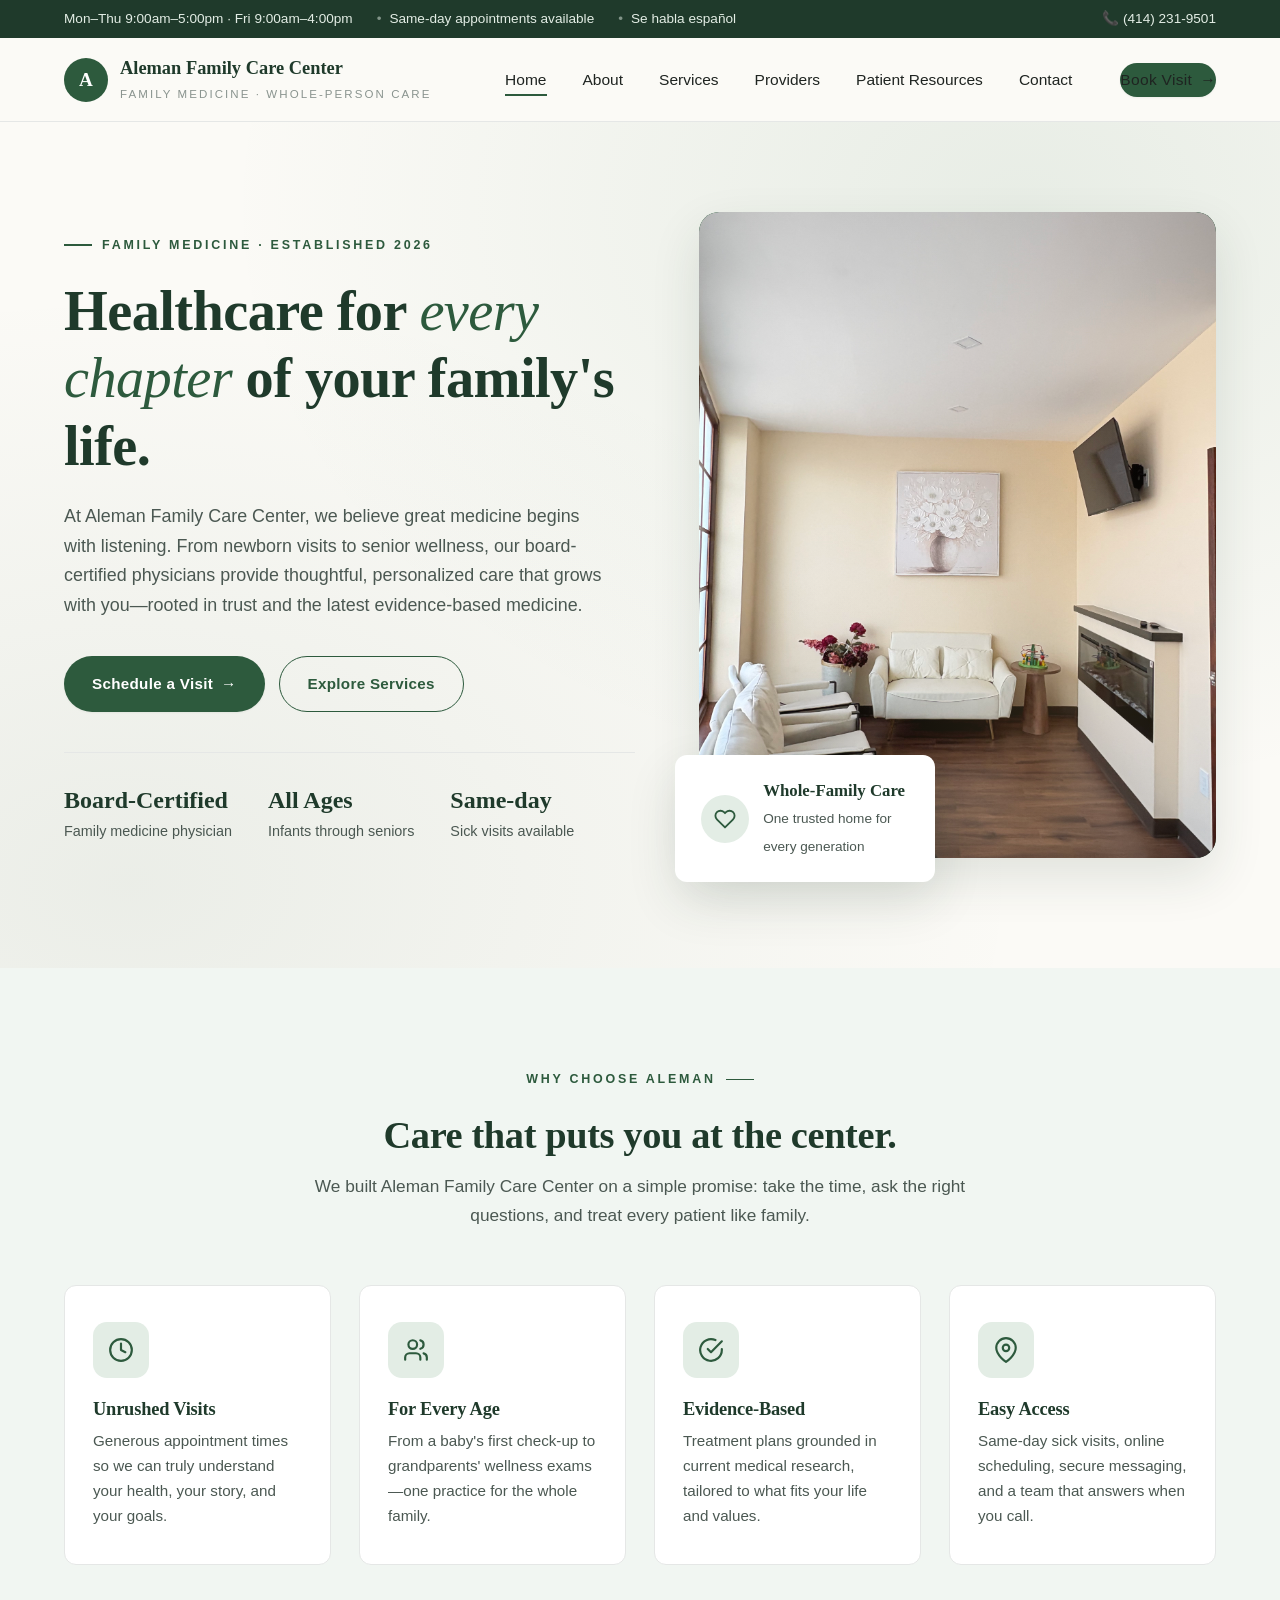
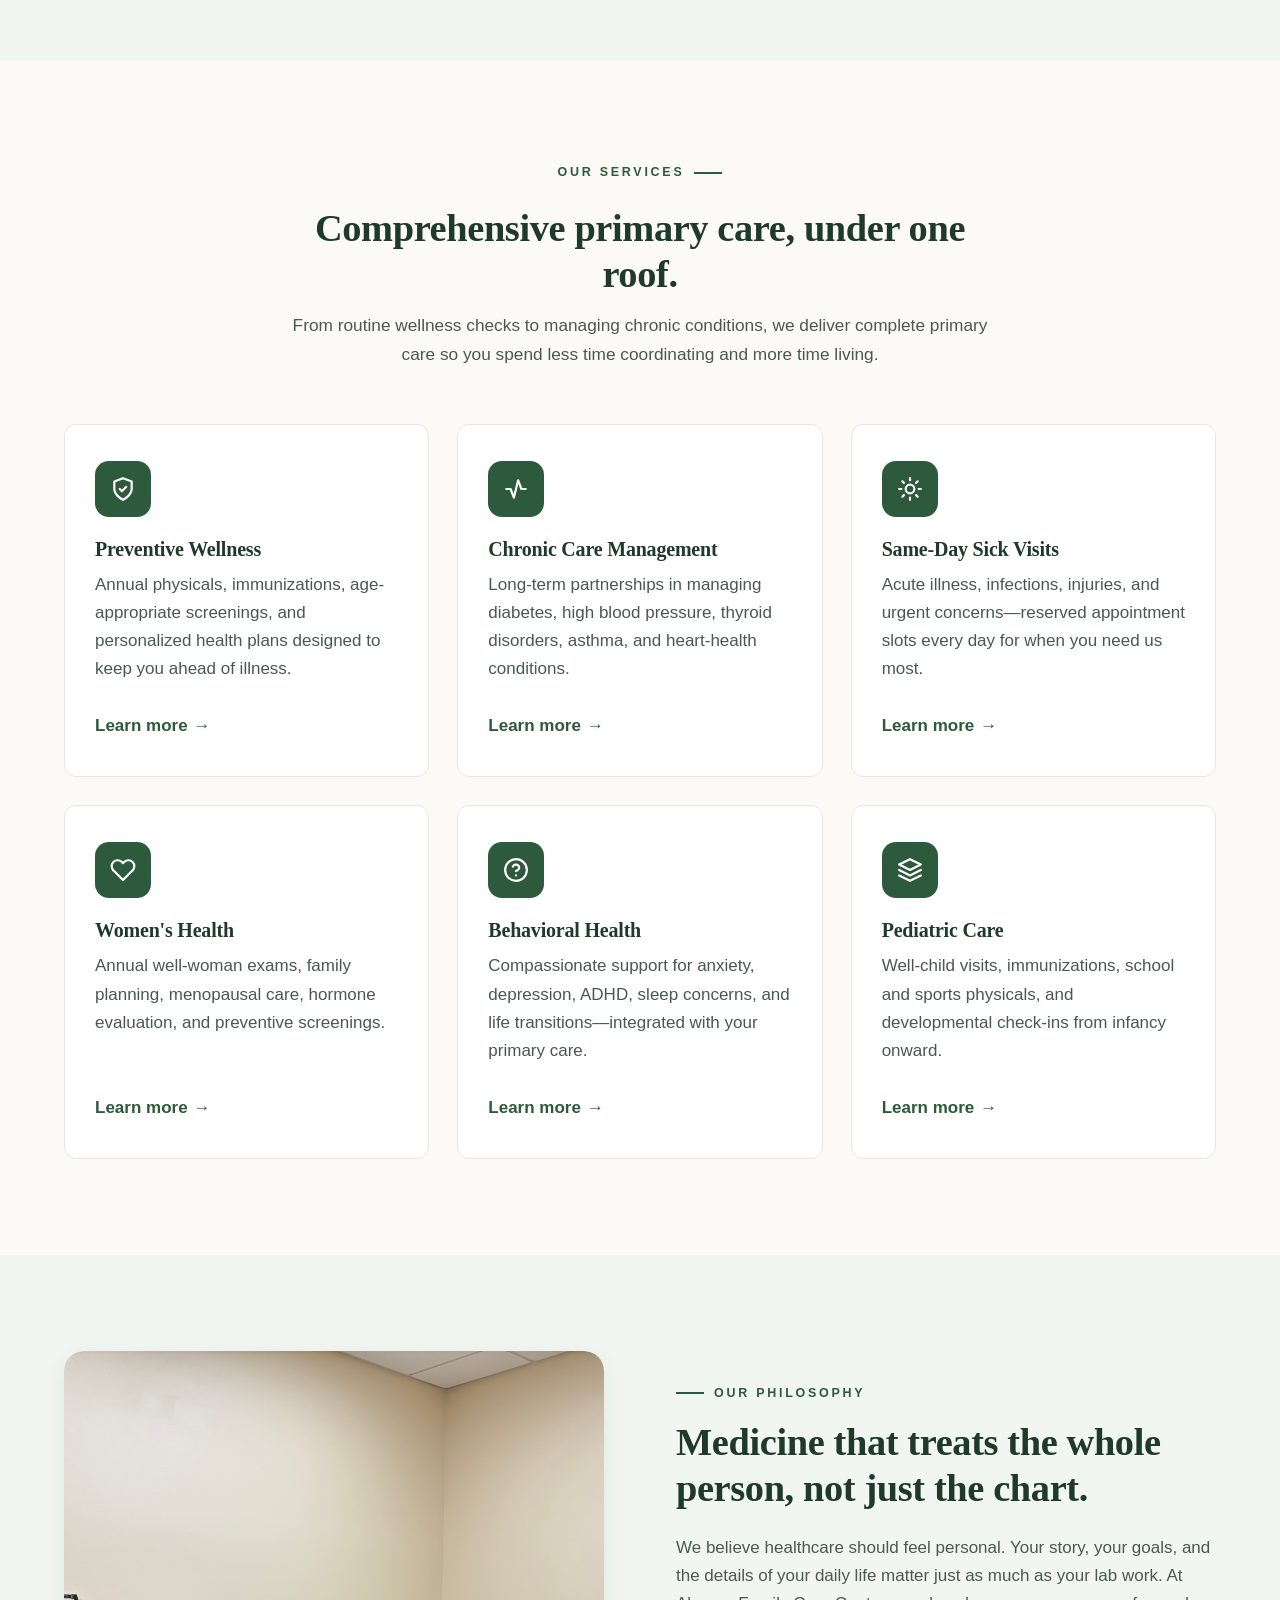
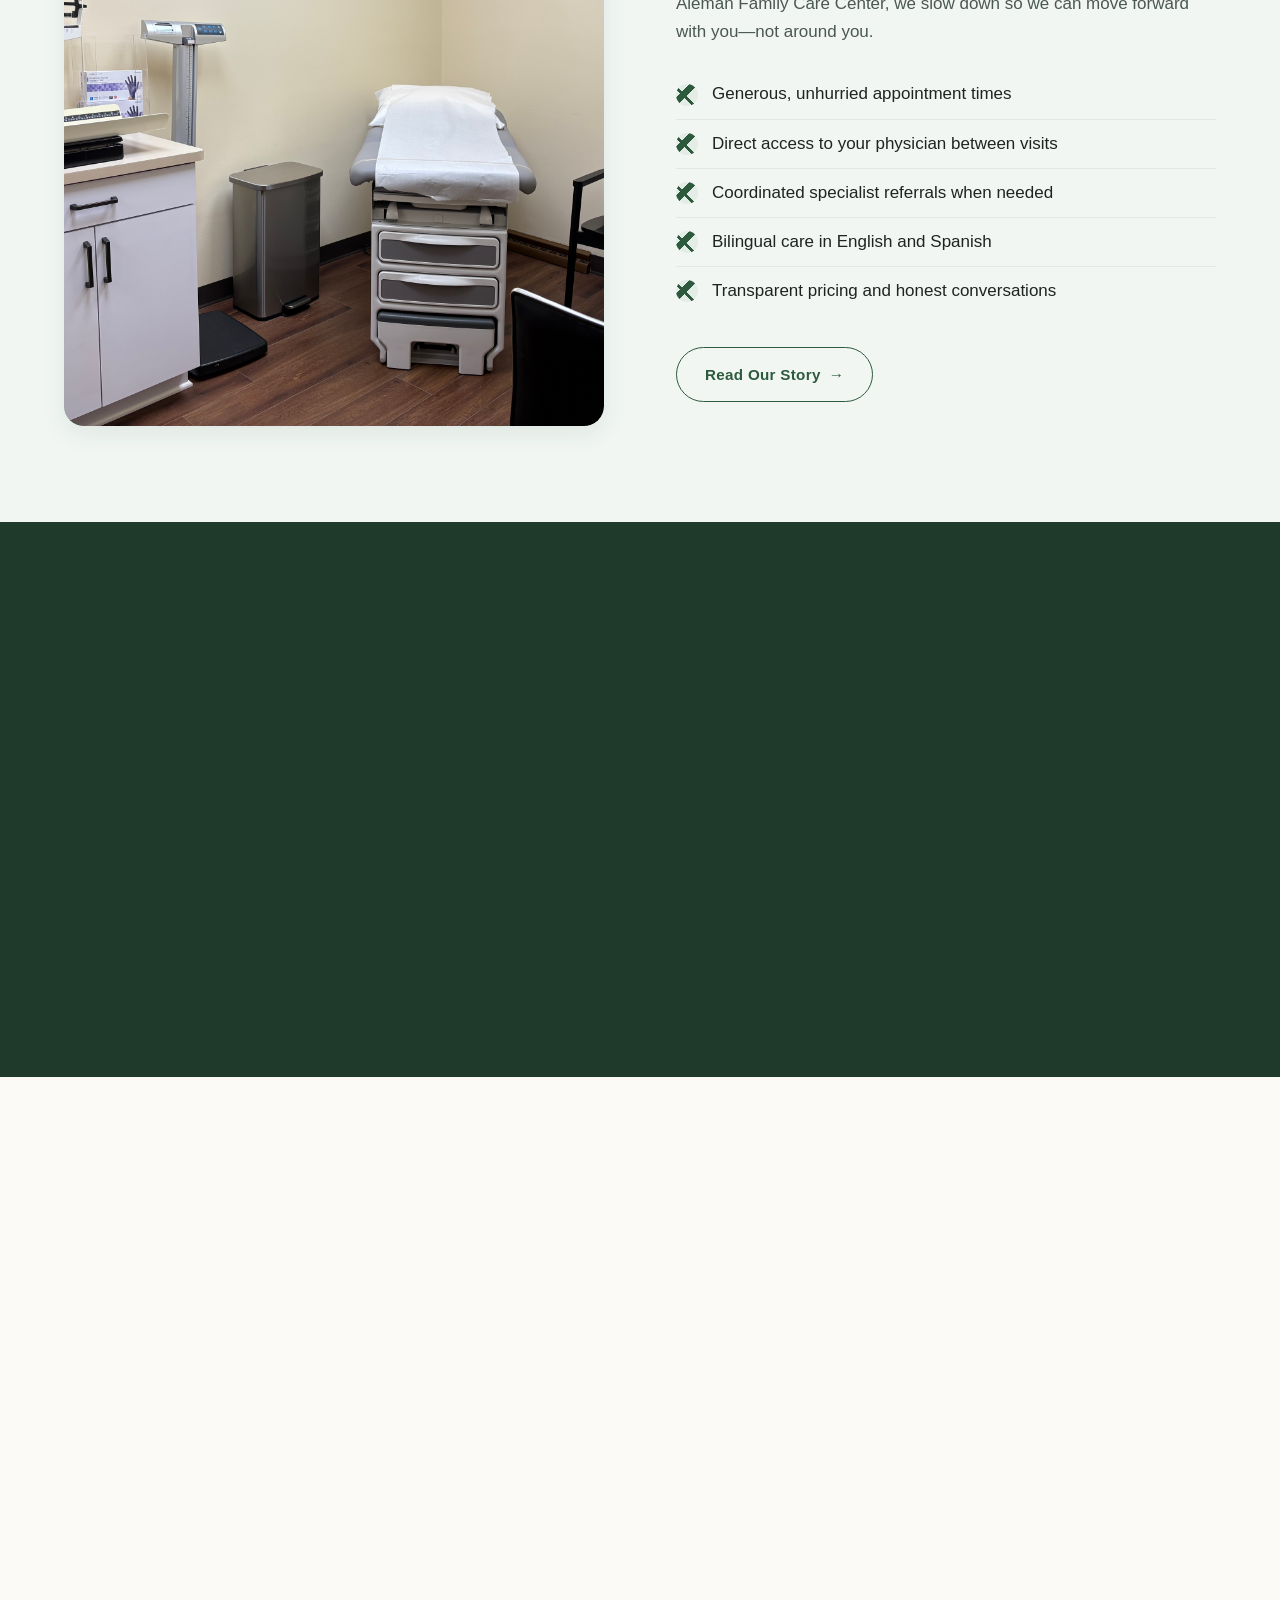
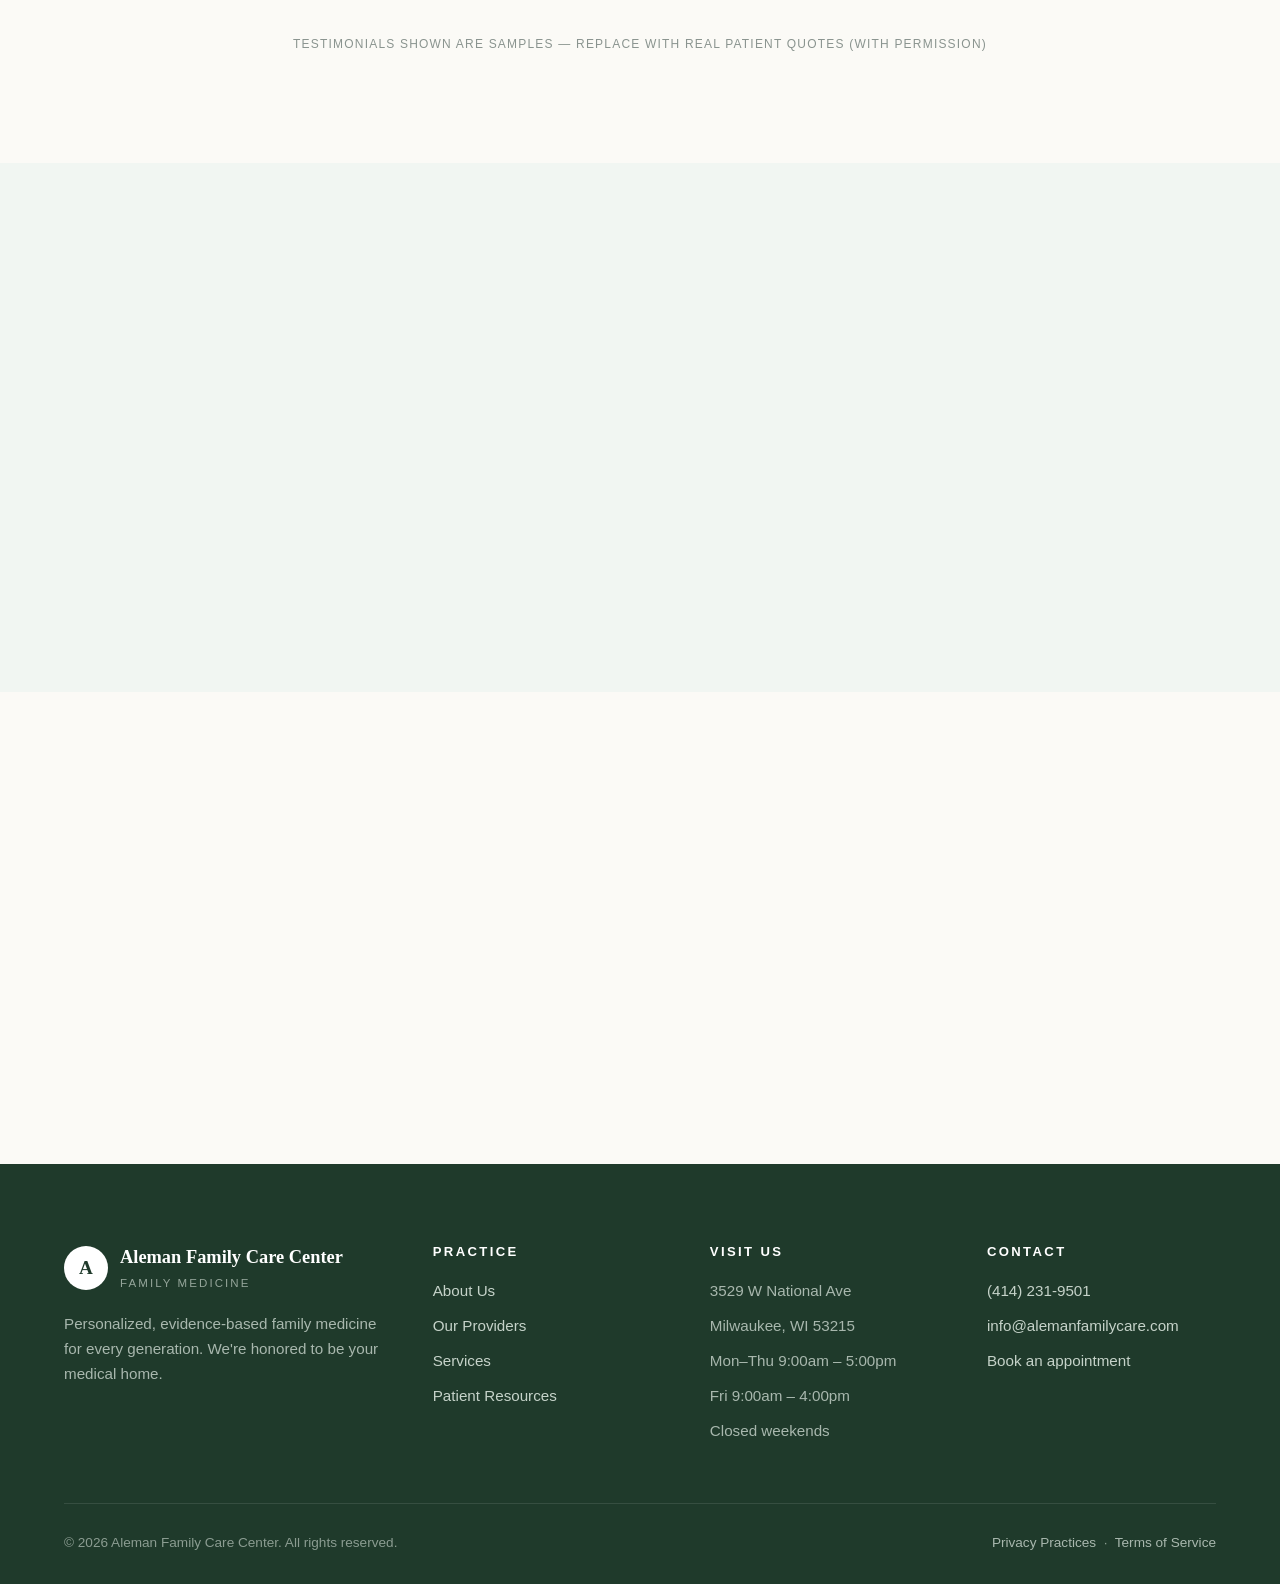
==== commit 9832e1f0: "Update index.html" ====
--- a/index.html
+++ b/index.html
@@ -85,10 +85,7 @@
 
     <div class="reveal" style="position:relative;">
       <div class="hero-visual">
-        <div class="placeholder-label">
-          Welcoming hero photo of the practice<br/>or providers goes here
-          <div class="placeholder-note">Replace with /assets/images/hero.jpg</div>
-        </div>
+        <img src="Waiting-Room.jpg" alt="Aleman Family Care Center waiting room" style="width:100%;height:100%;object-fit:cover;border-radius:inherit;">
       </div>
       <div class="hero-badge">
         <div class="hero-badge-icon" aria-hidden="true">
@@ -216,10 +213,7 @@
   <div class="container split">
     <div class="reveal">
       <div class="split-image">
-        <div class="placeholder-label">
-          Photo of practice interior, providers,<br/>or a community moment
-          <div class="placeholder-note">Replace with /assets/images/practice.jpg</div>
-        </div>
+        <img src="Clinic-Interior-1.jpg" alt="Inside Aleman Family Care Center" style="width:100%;height:100%;object-fit:cover;border-radius:inherit;">
       </div>
     </div>
     <div class="split-content reveal">
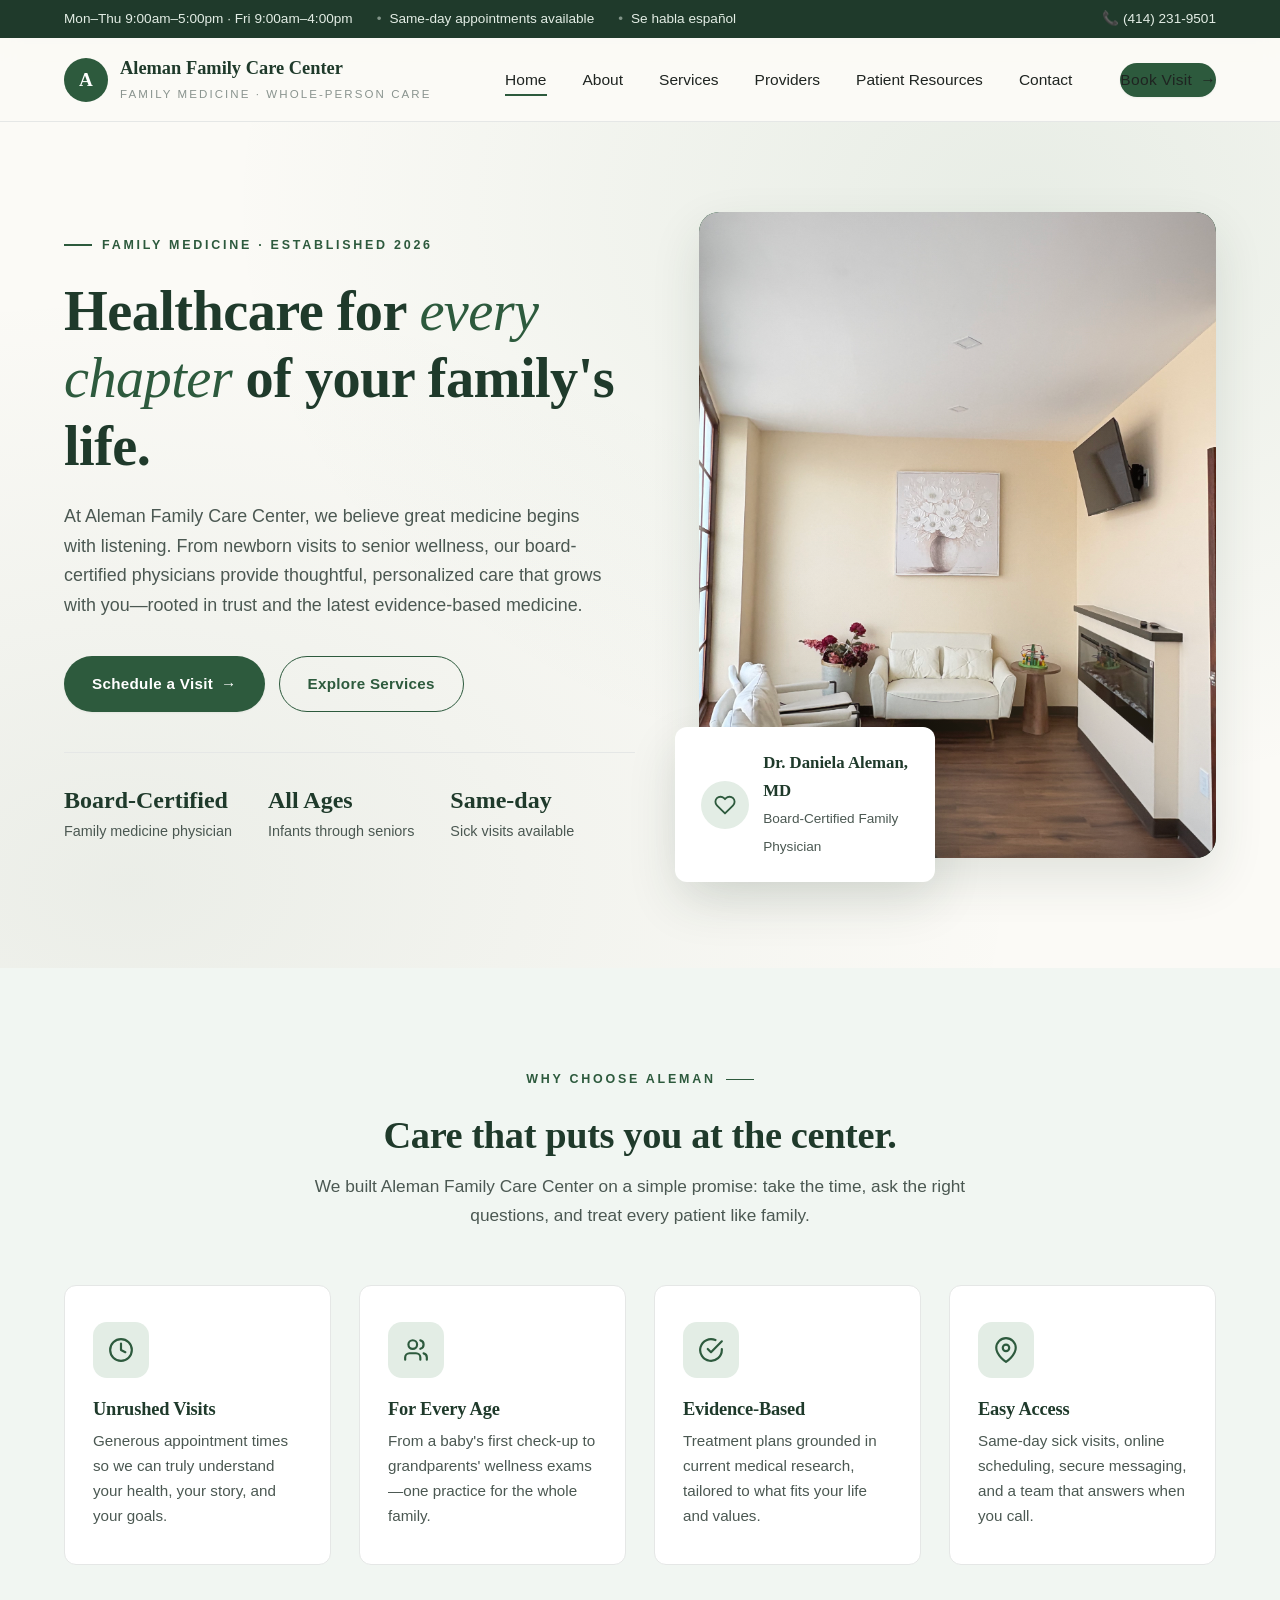
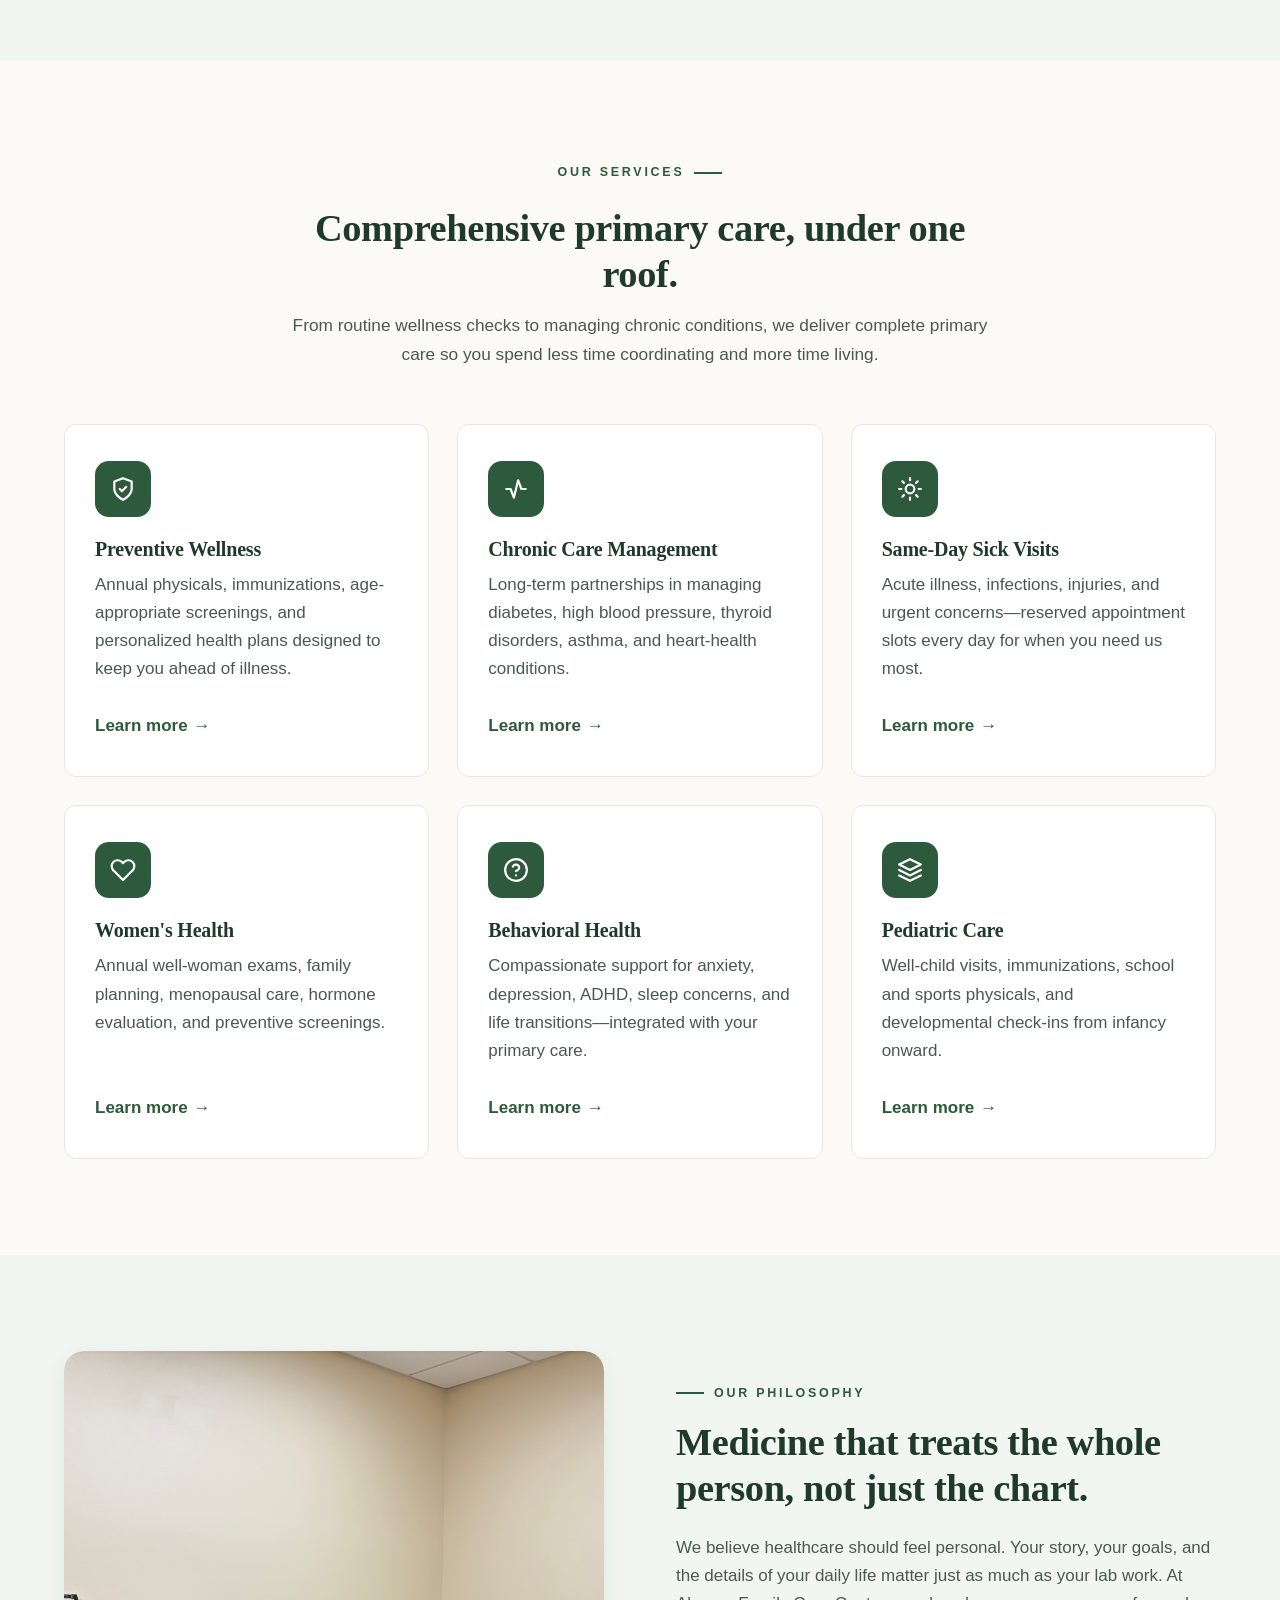
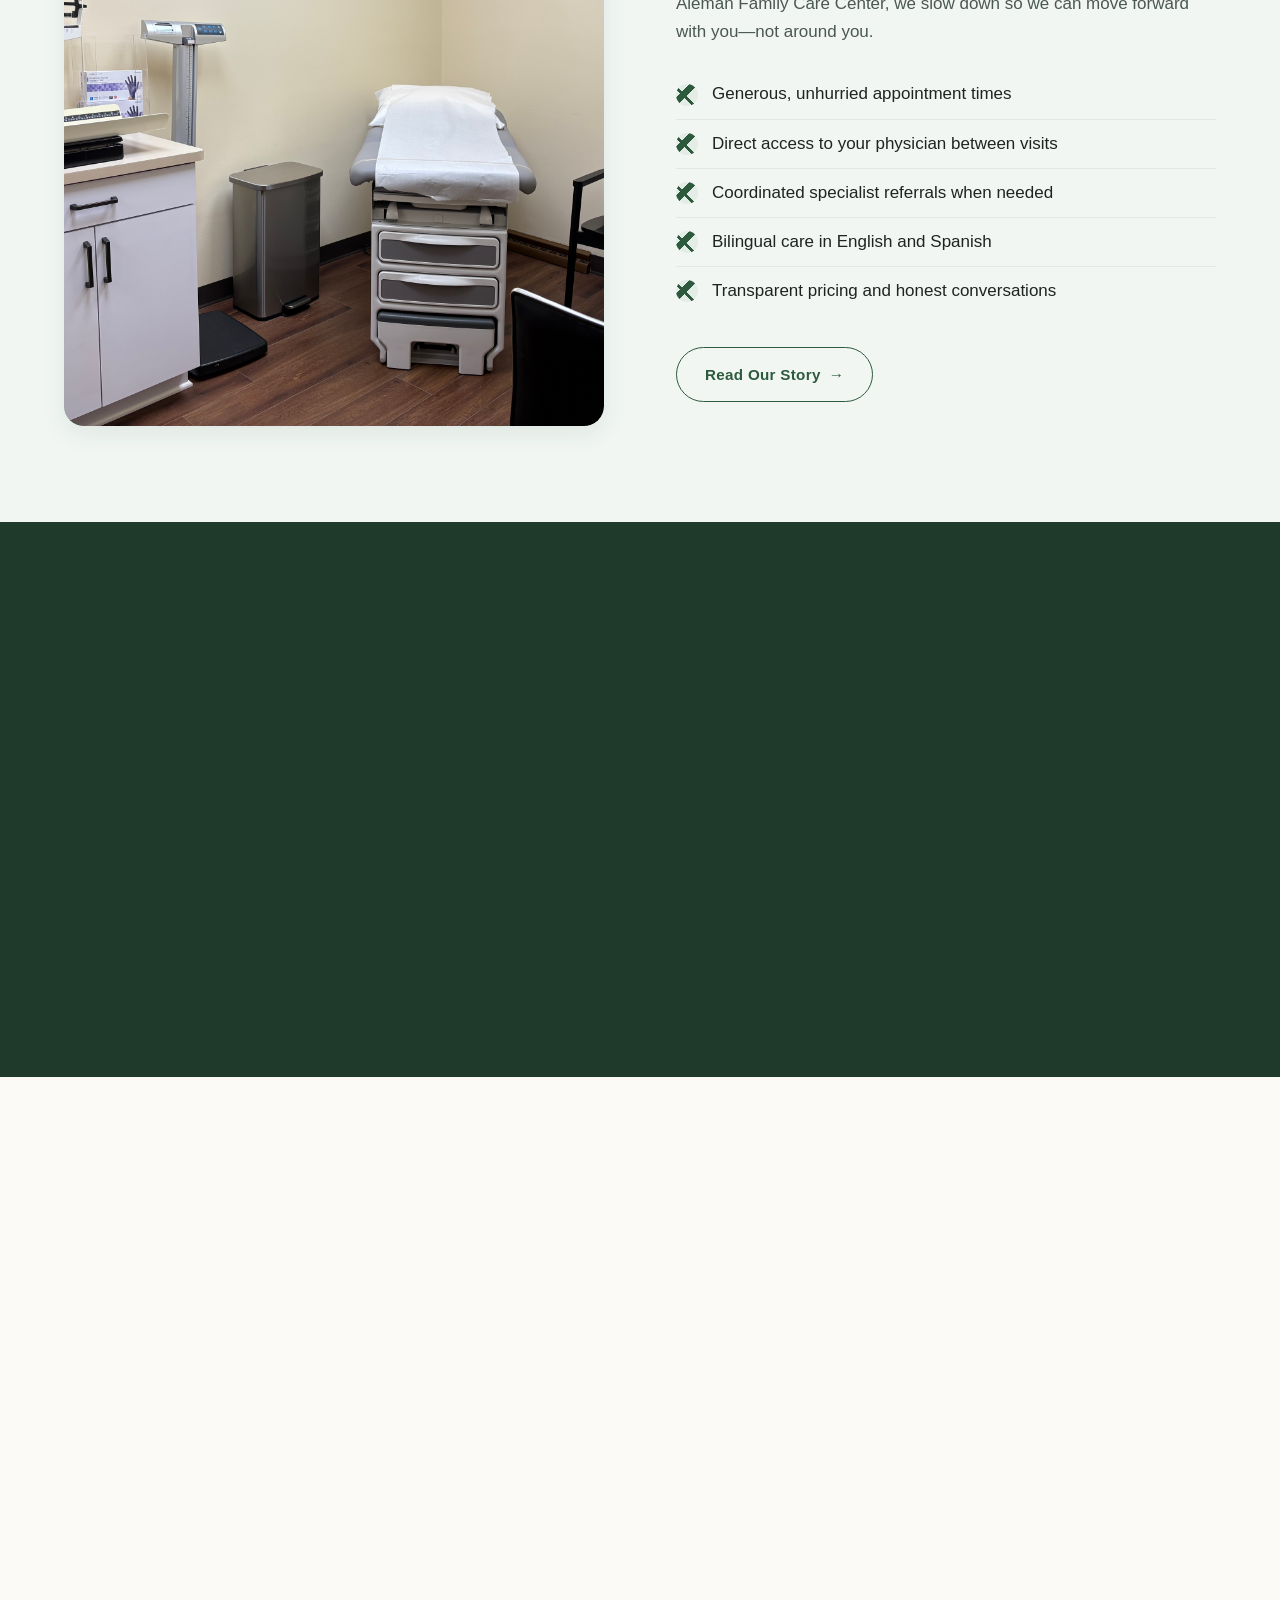
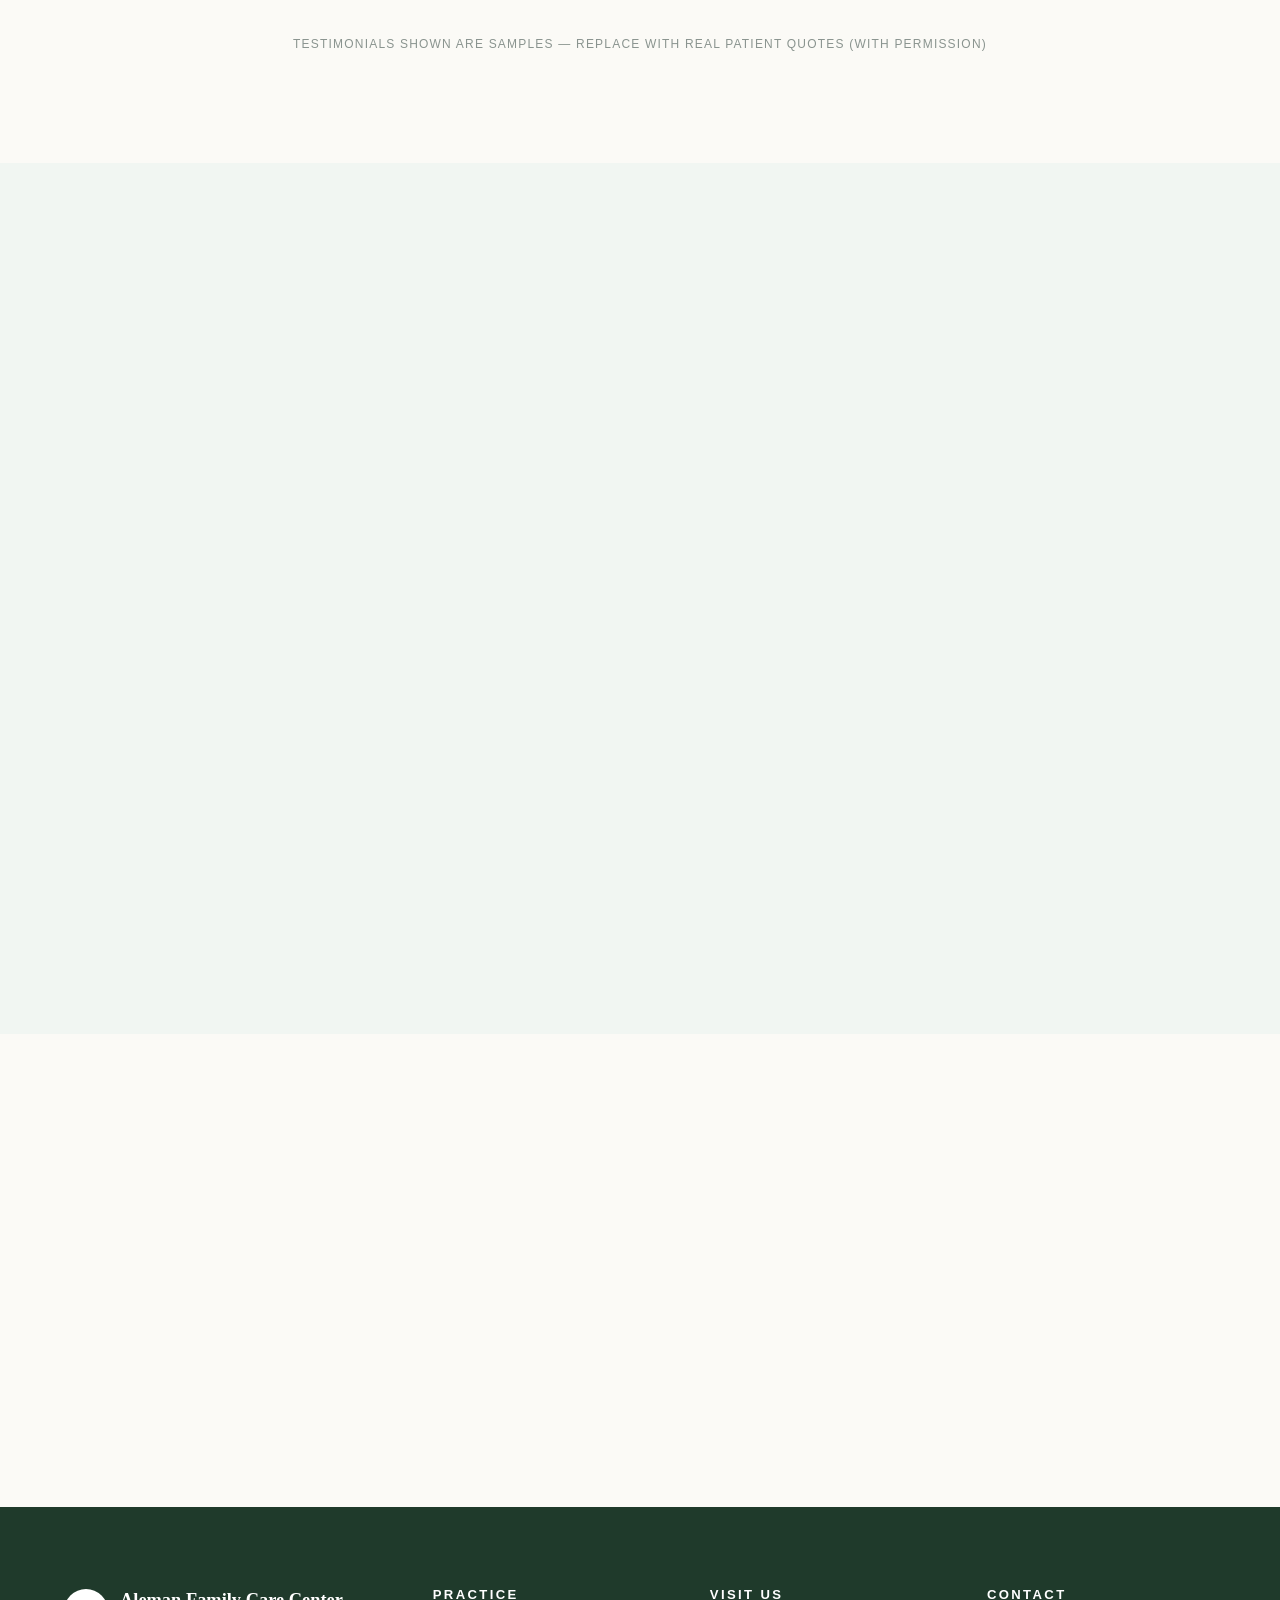
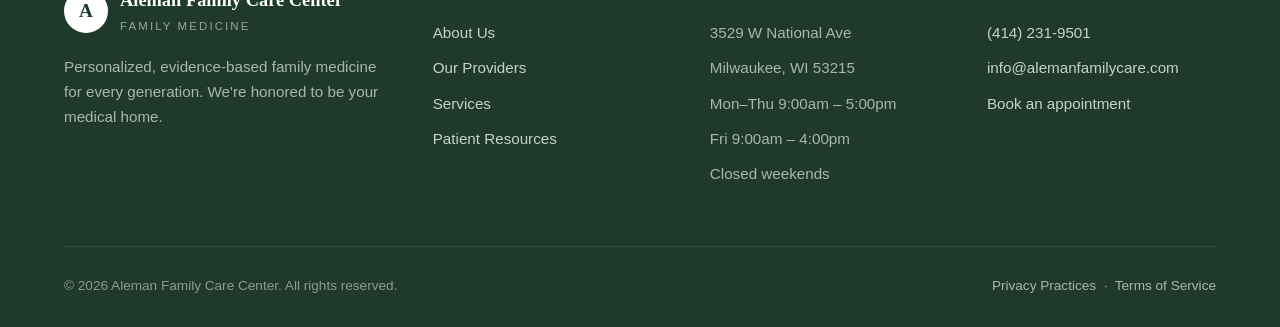
==== commit 647621b0: "Update index.html" ====
--- a/index.html
+++ b/index.html
@@ -92,8 +92,8 @@
           <svg width="22" height="22" viewBox="0 0 24 24" fill="none" stroke="currentColor" stroke-width="2" stroke-linecap="round" stroke-linejoin="round"><path d="M20.84 4.61a5.5 5.5 0 0 0-7.78 0L12 5.67l-1.06-1.06a5.5 5.5 0 0 0-7.78 7.78l1.06 1.06L12 21.23l7.78-7.78 1.06-1.06a5.5 5.5 0 0 0 0-7.78z"/></svg>
         </div>
         <div class="hero-badge-text">
-          <strong>Whole-Family Care</strong>
-          <span>One trusted home for every generation</span>
+          <strong>Dr. Daniela Aleman, MD</strong>
+          <span>Board-Certified Family Physician</span>
         </div>
       </div>
     </div>
@@ -304,16 +304,27 @@
     <div class="section-head reveal">
       <span class="eyebrow">Coverage</span>
       <h2>Insurances We Accept</h2>
-      <p>We work with most major insurance providers. Don't see yours? Call us—we likely accept it.</p>
-    </div>
-    <div class="reveal" style="max-width:680px; margin:0 auto; text-align:center;">
-      <p style="font-size:1.05rem; color:var(--grey-700); margin-bottom:16px;">
-        We are actively contracting with insurance providers. In the meantime, we welcome <strong>self-pay patients</strong> and are happy to discuss transparent, affordable pricing.
-      </p>
-      <p style="color:var(--grey-500);">
-        Call us at <a href="tel:+14142319501"><strong>(414) 231-9501</strong></a> or email <a href="mailto:info@alemanfamilycare.com">info@alemanfamilycare.com</a> with questions about coverage and rates.
-      </p>
-    </div>
+      <p>We're proud to be in-network with a wide range of plans. Don't see yours? Give us a call — we're happy to verify your coverage.</p>
+    </div>
+    <div class="insurance-grid reveal">
+      <div class="insurance-chip">Aetna</div>
+      <div class="insurance-chip">Anthem BlueCross Blue Shield</div>
+      <div class="insurance-chip">Centivo</div>
+      <div class="insurance-chip">Chorus Community Health Plans</div>
+      <div class="insurance-chip">Employer's Healthcare Coalition of WI</div>
+      <div class="insurance-chip">Health Payment Systems</div>
+      <div class="insurance-chip">Humana</div>
+      <div class="insurance-chip">Independent Care Health Plan (iCare)</div>
+      <div class="insurance-chip">Network Health Plan</div>
+      <div class="insurance-chip">Sheboygan Employers Health Network</div>
+      <div class="insurance-chip">Trilogy Health Networks</div>
+      <div class="insurance-chip">United Healthcare</div>
+      <div class="insurance-chip">Unity Preferred</div>
+      <div class="insurance-chip">WPS</div>
+    </div>
+    <p class="reveal" style="margin-top:28px; color:var(--grey-500); font-size:.9rem;">
+      We also welcome <strong>self-pay patients</strong> and offer transparent, affordable pricing. <a href="tel:+14142319501">Call us</a> to discuss your options.
+    </p>
   </div>
 </section>
 
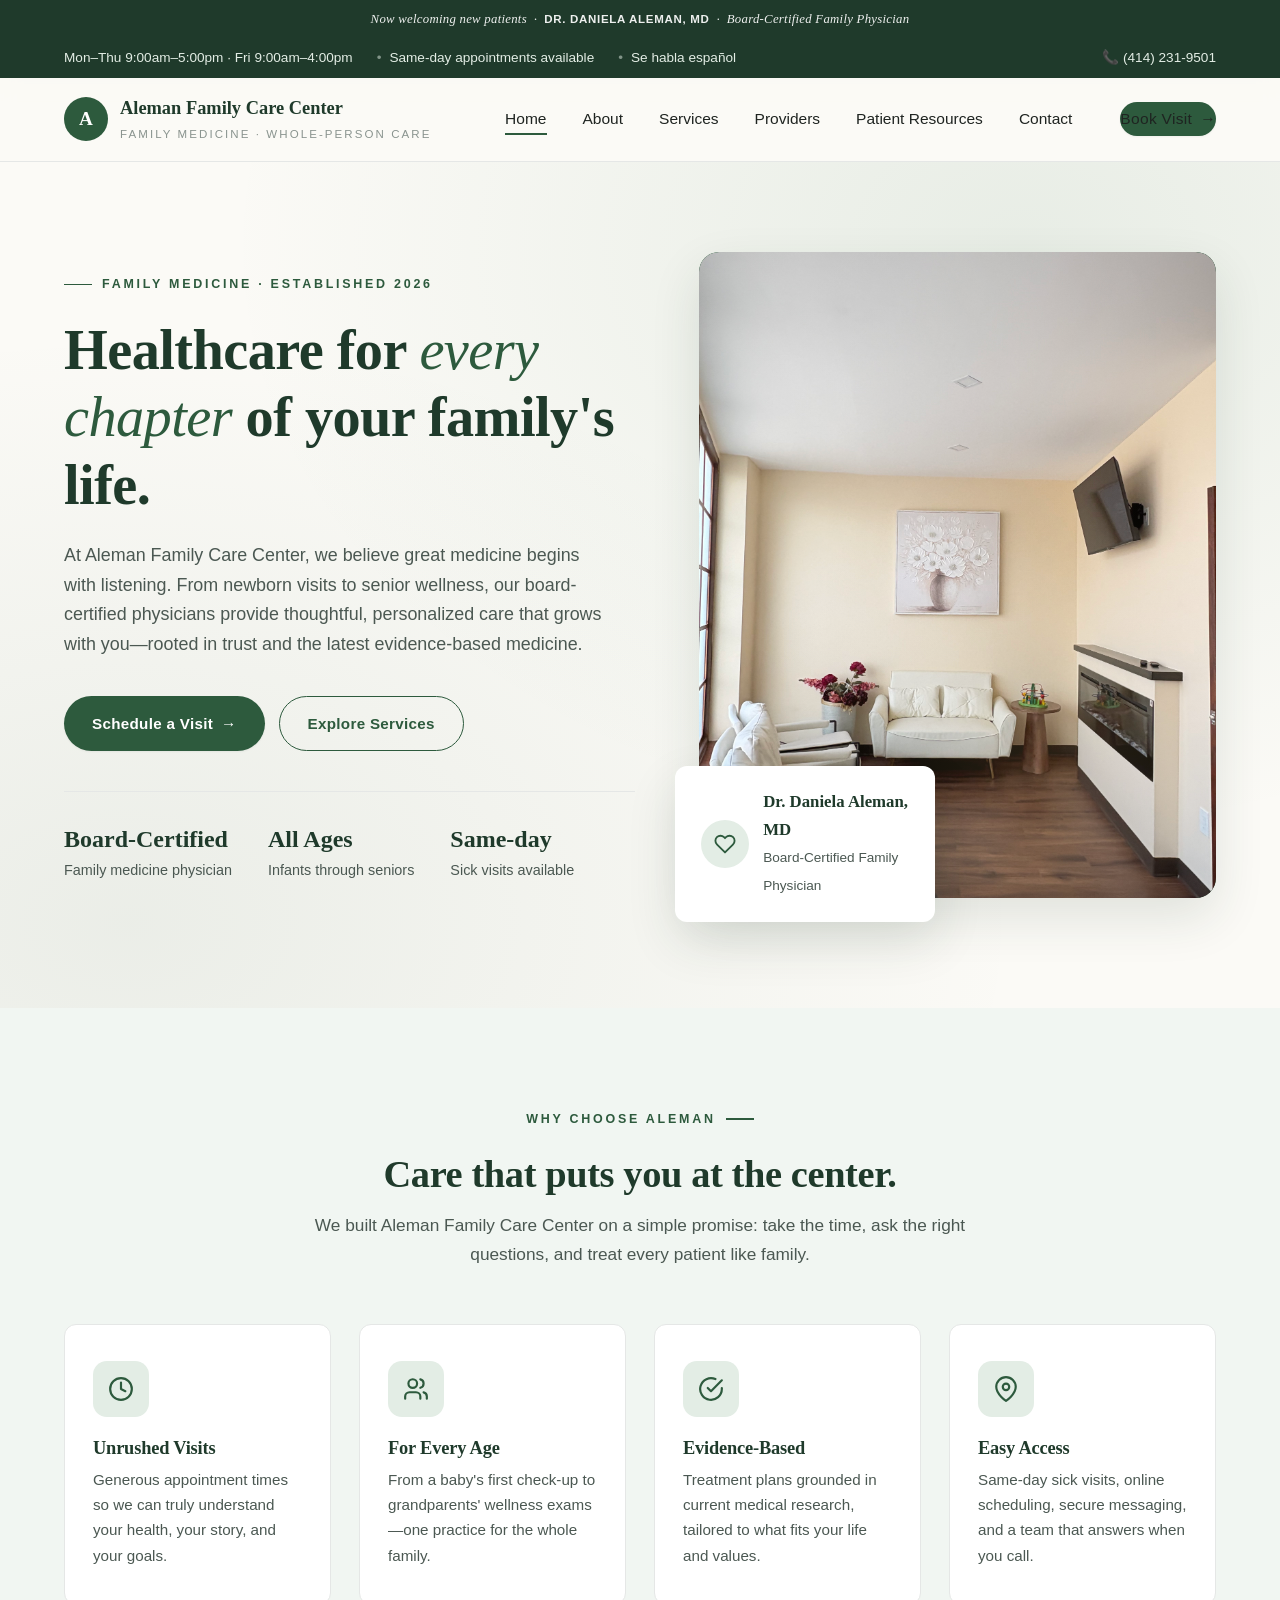
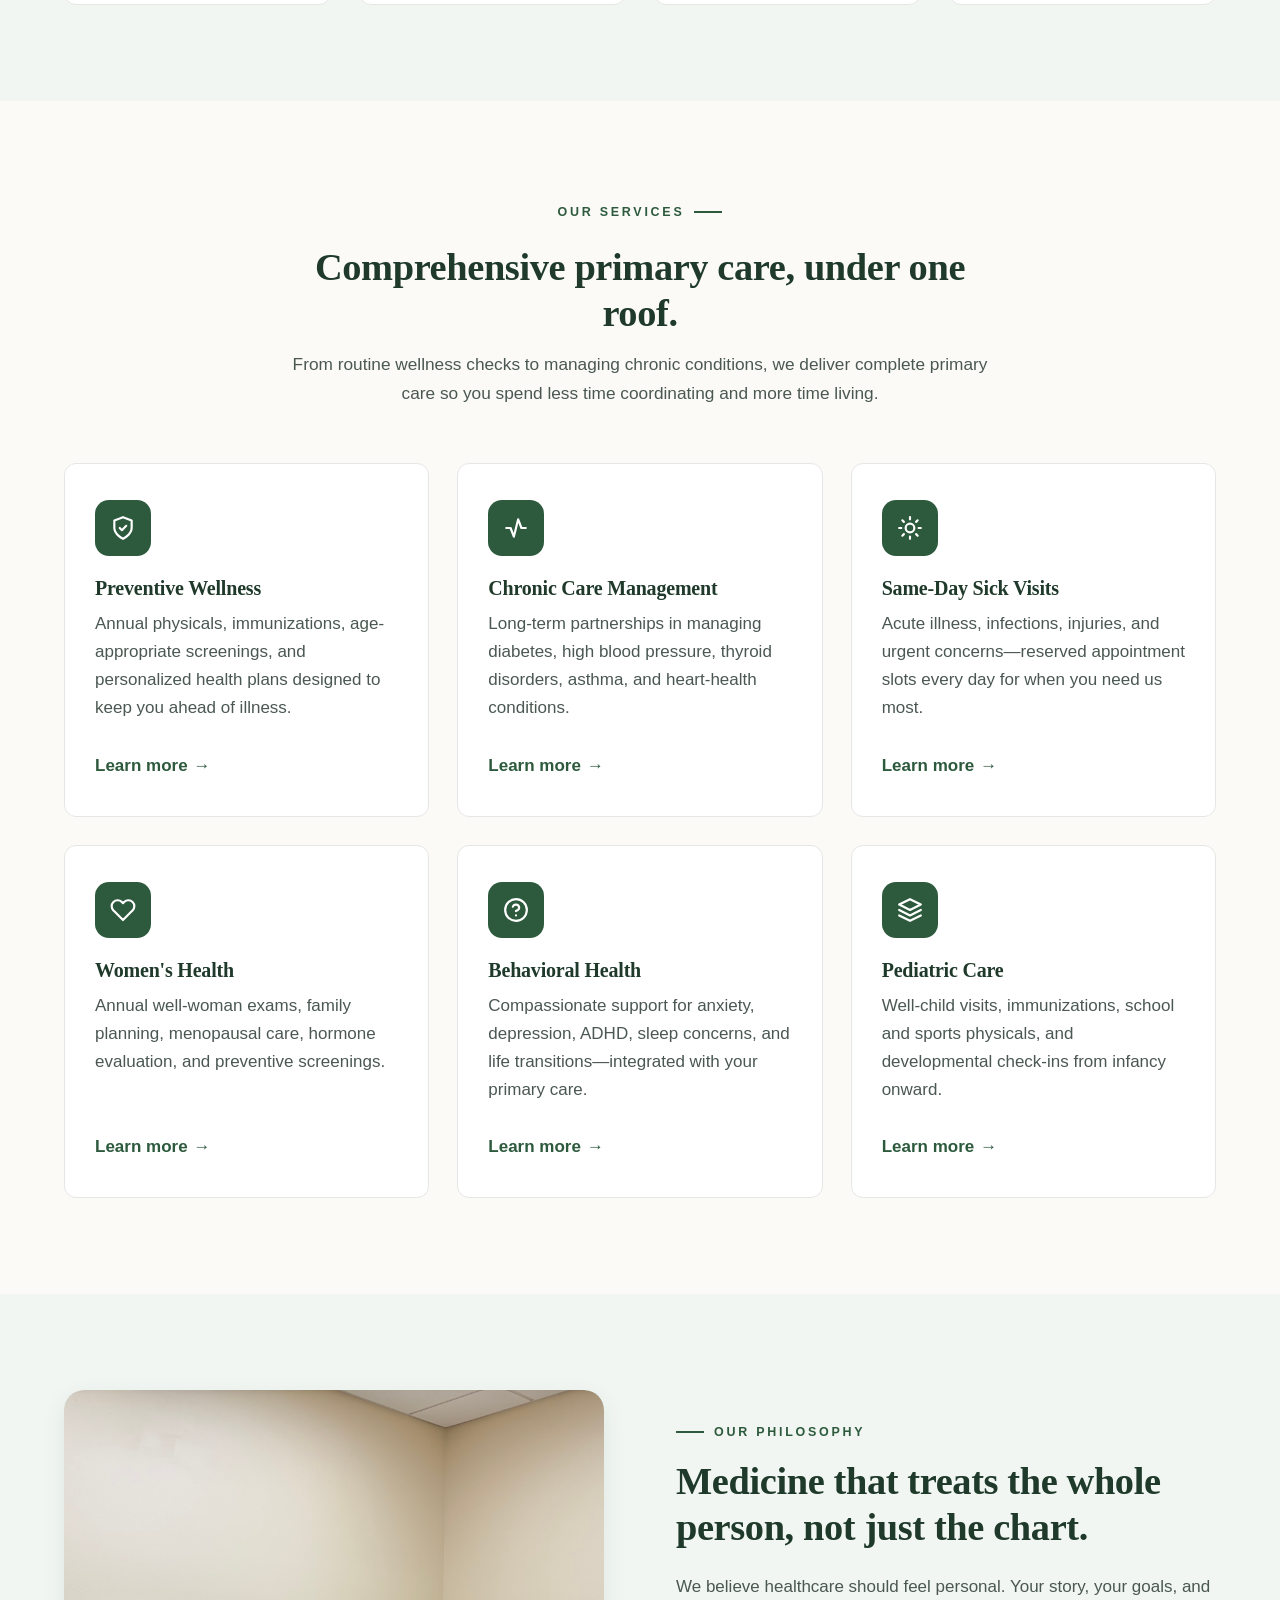
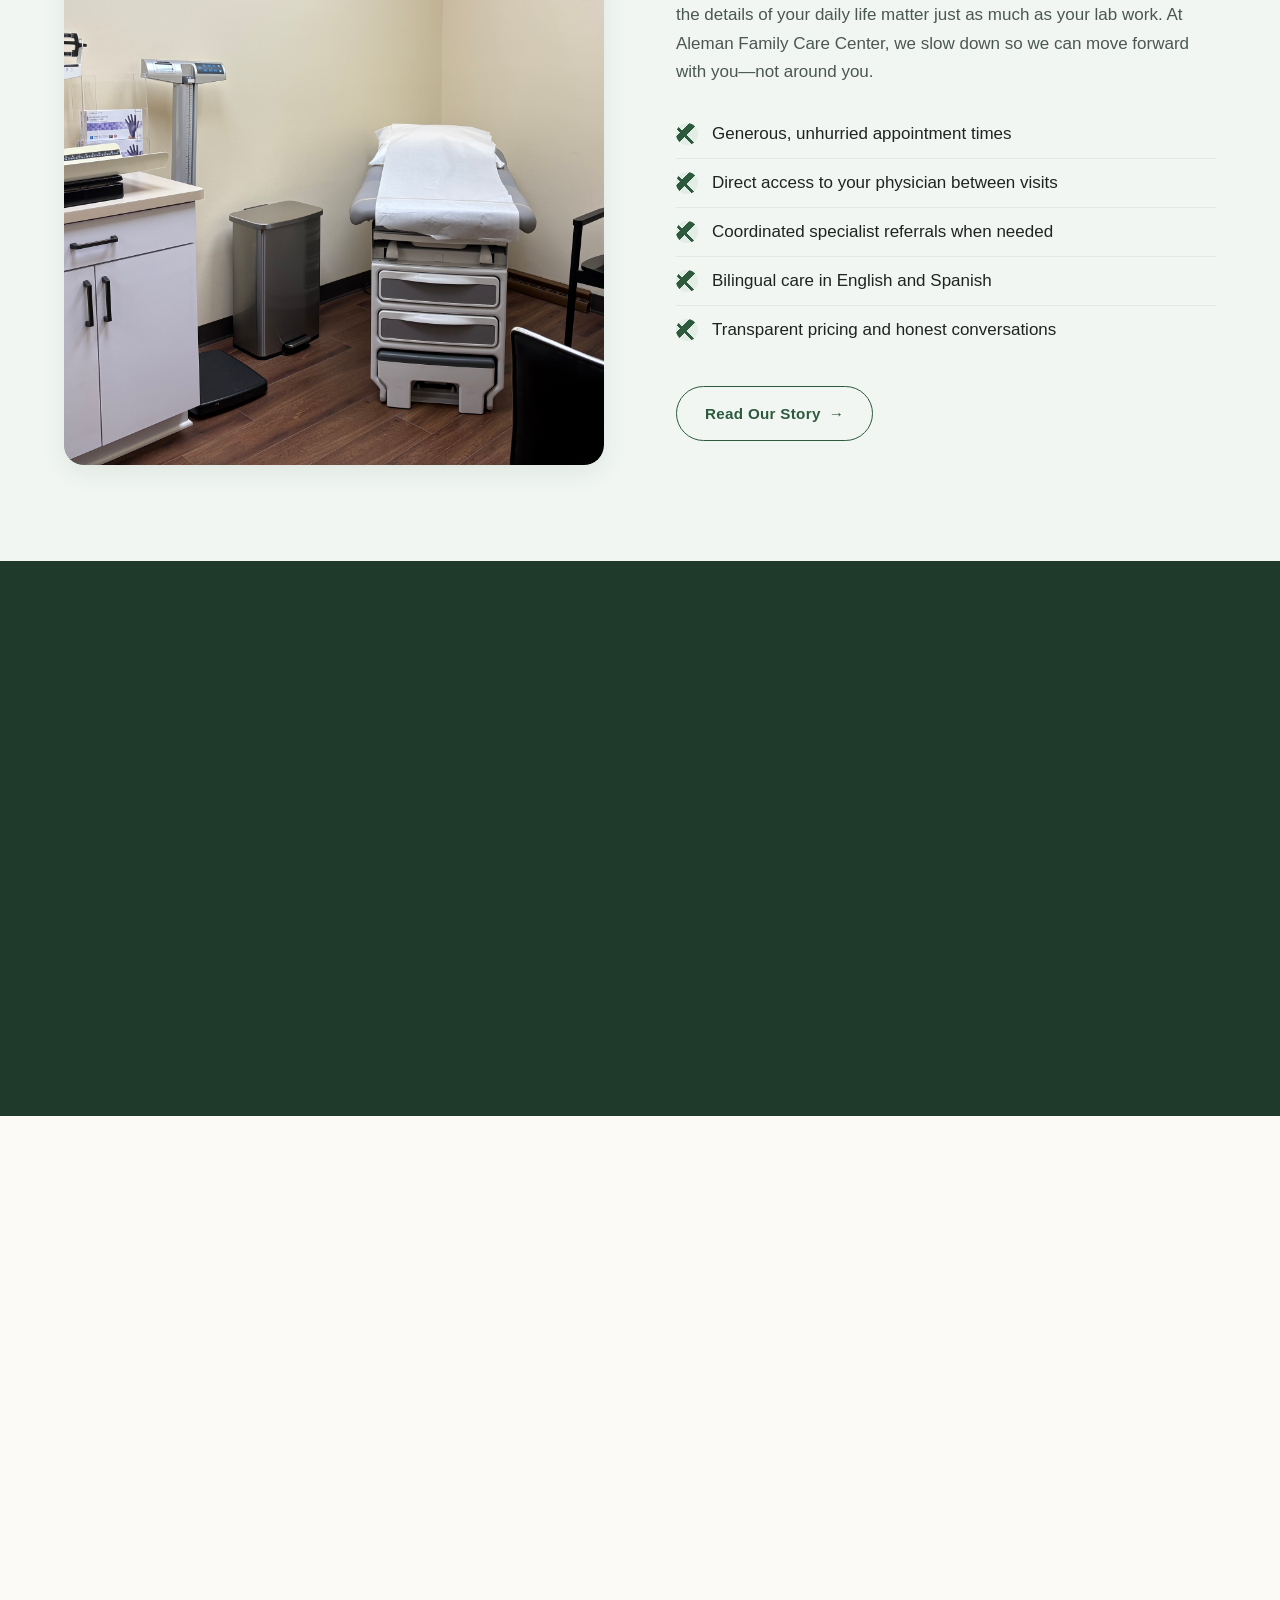
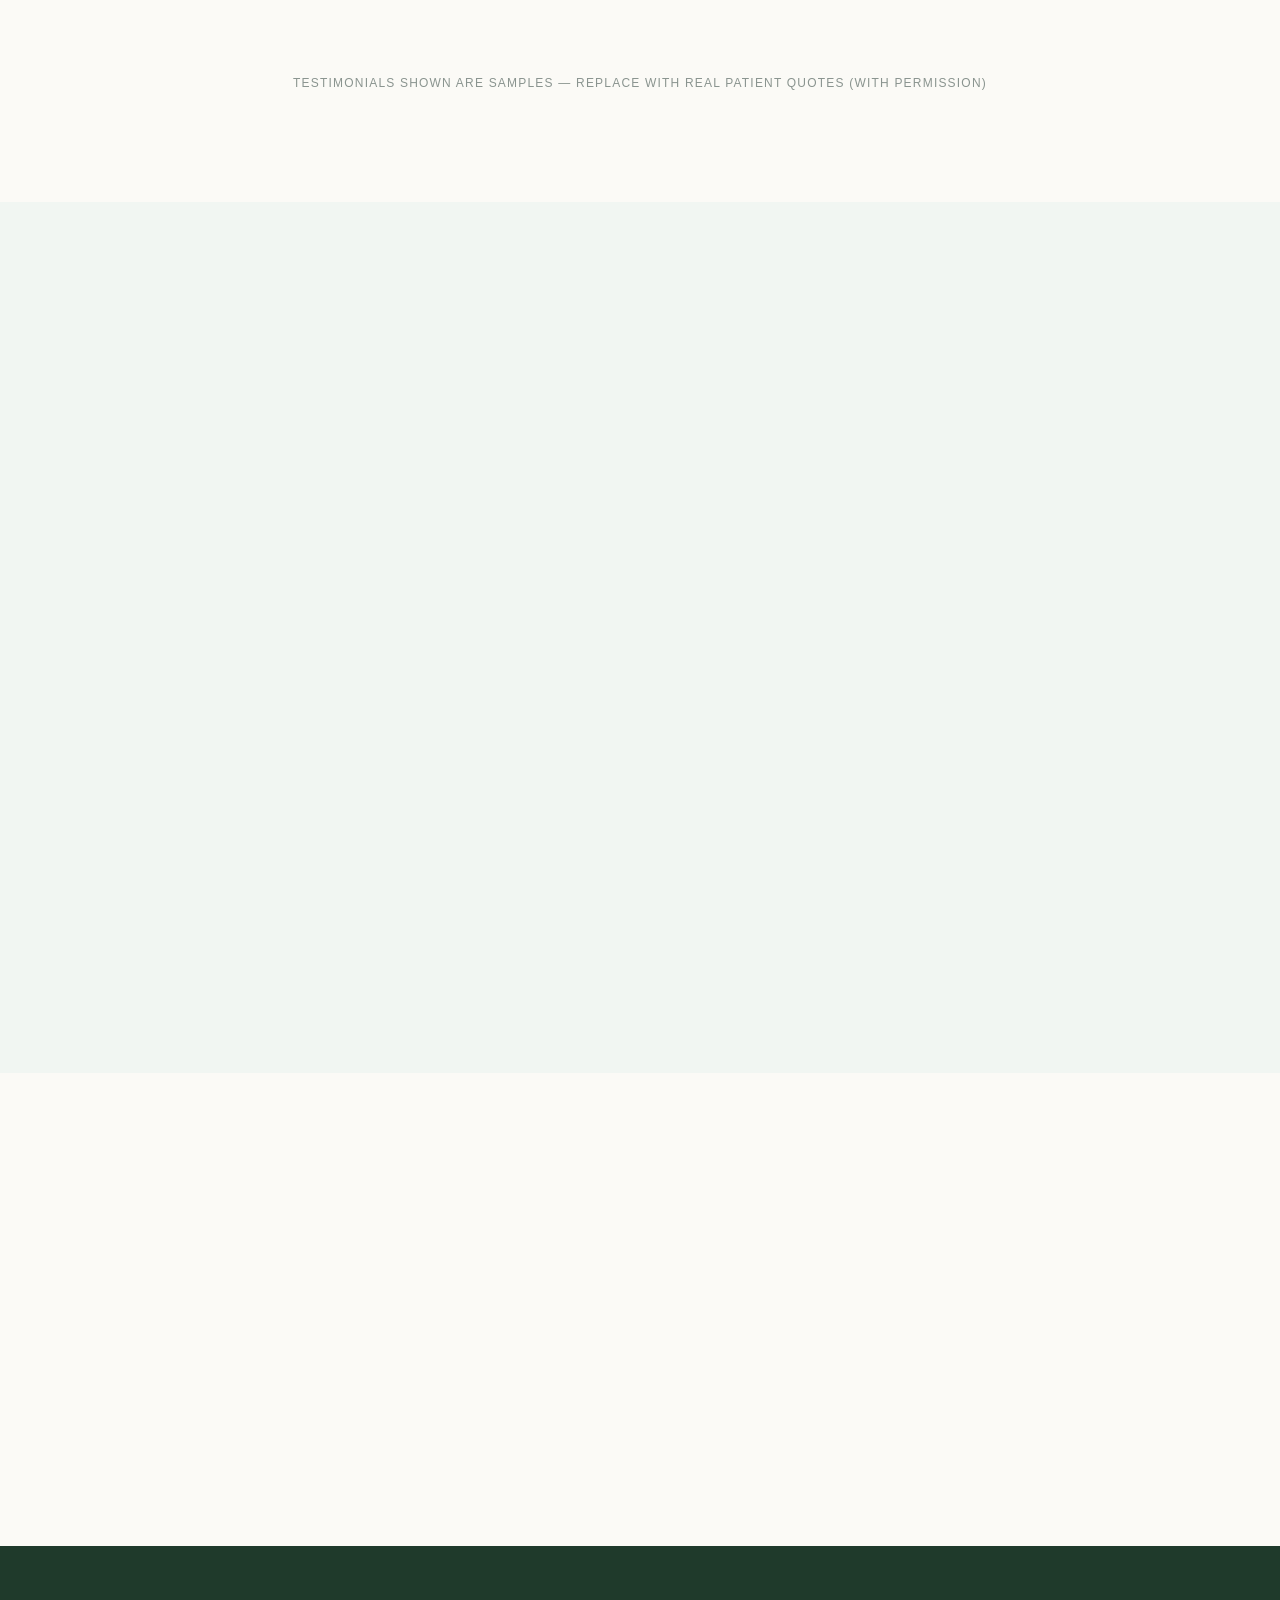
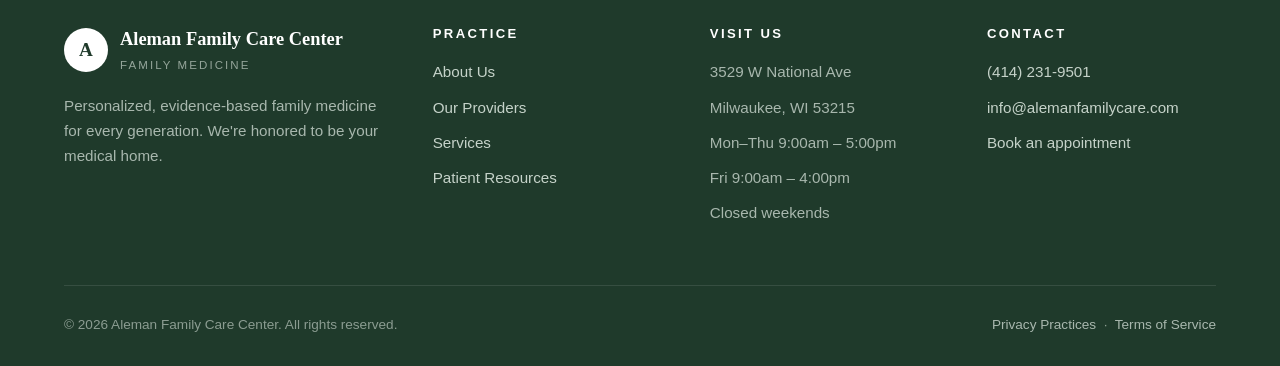
==== commit 9d385e70: "Update index.html" ====
--- a/index.html
+++ b/index.html
@@ -11,6 +11,11 @@
 <link rel="stylesheet" href="assets/styles.css" />
 </head>
 <body>
+
+<!-- ===== Announcement bar ===== -->
+<div style="background:var(--forest-900);color:rgba(255,255,255,.92);text-align:center;padding:9px 16px;font-size:.8rem;font-family:var(--font-serif);font-style:italic;letter-spacing:.02em;">
+  Now welcoming new patients &nbsp;·&nbsp; <strong style="font-style:normal;font-weight:600;letter-spacing:.06em;text-transform:uppercase;font-size:.72rem;font-family:var(--font-sans);">Dr. Daniela Aleman, MD</strong> &nbsp;·&nbsp; Board-Certified Family Physician
+</div>
 
 <!-- ===== Utility bar ===== -->
 <div class="utility-bar">
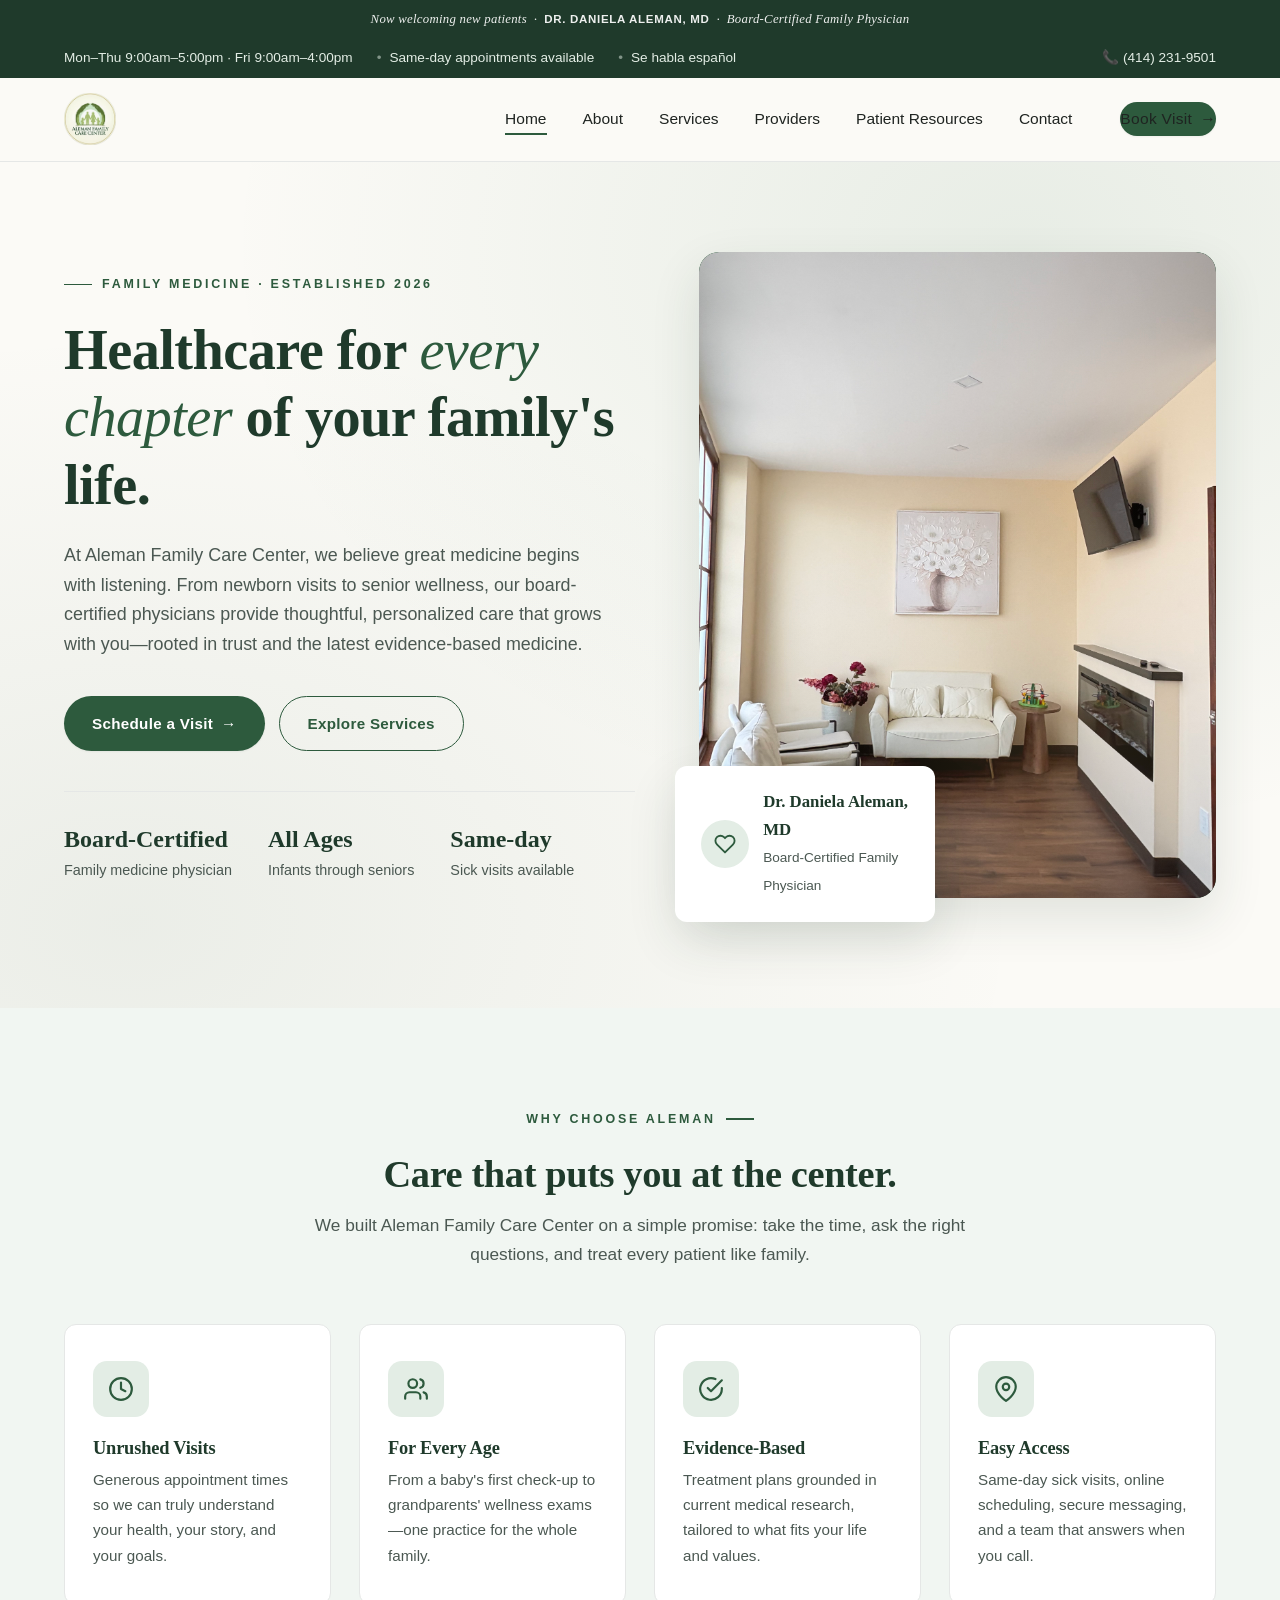
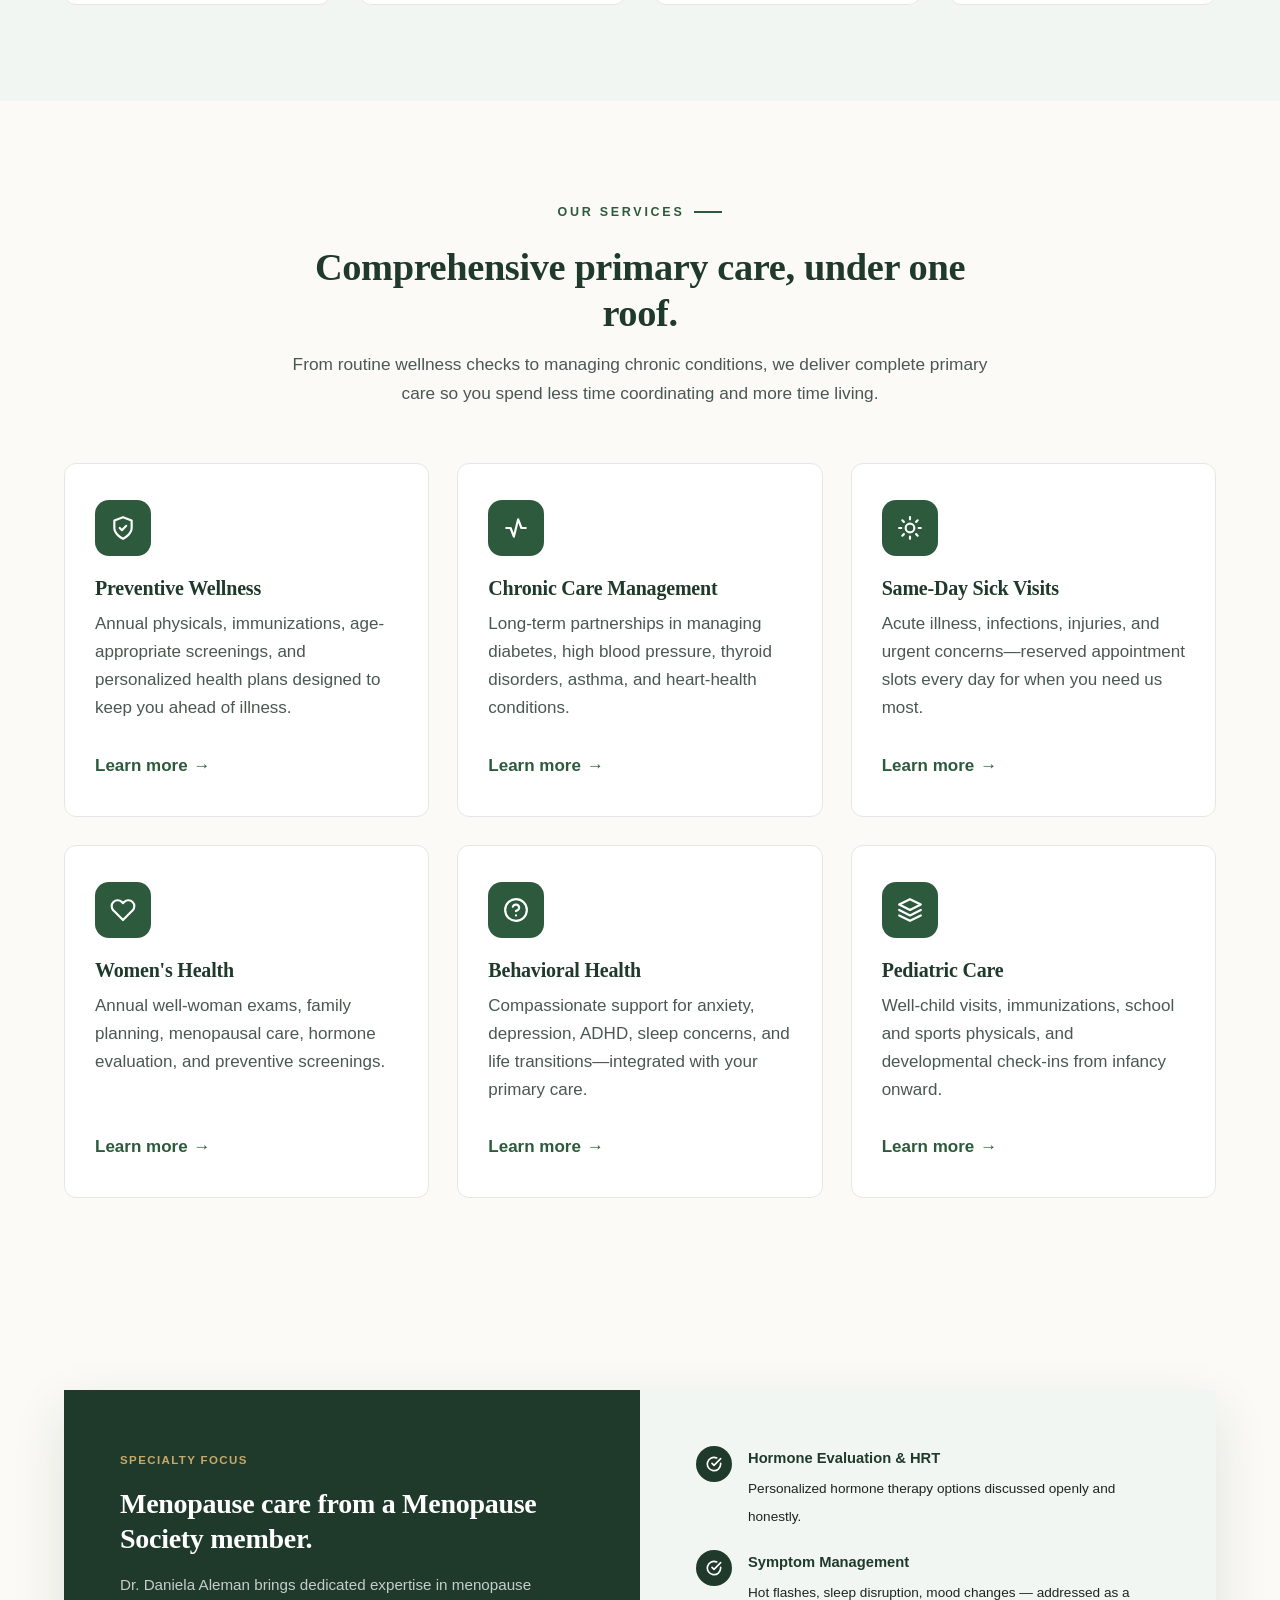
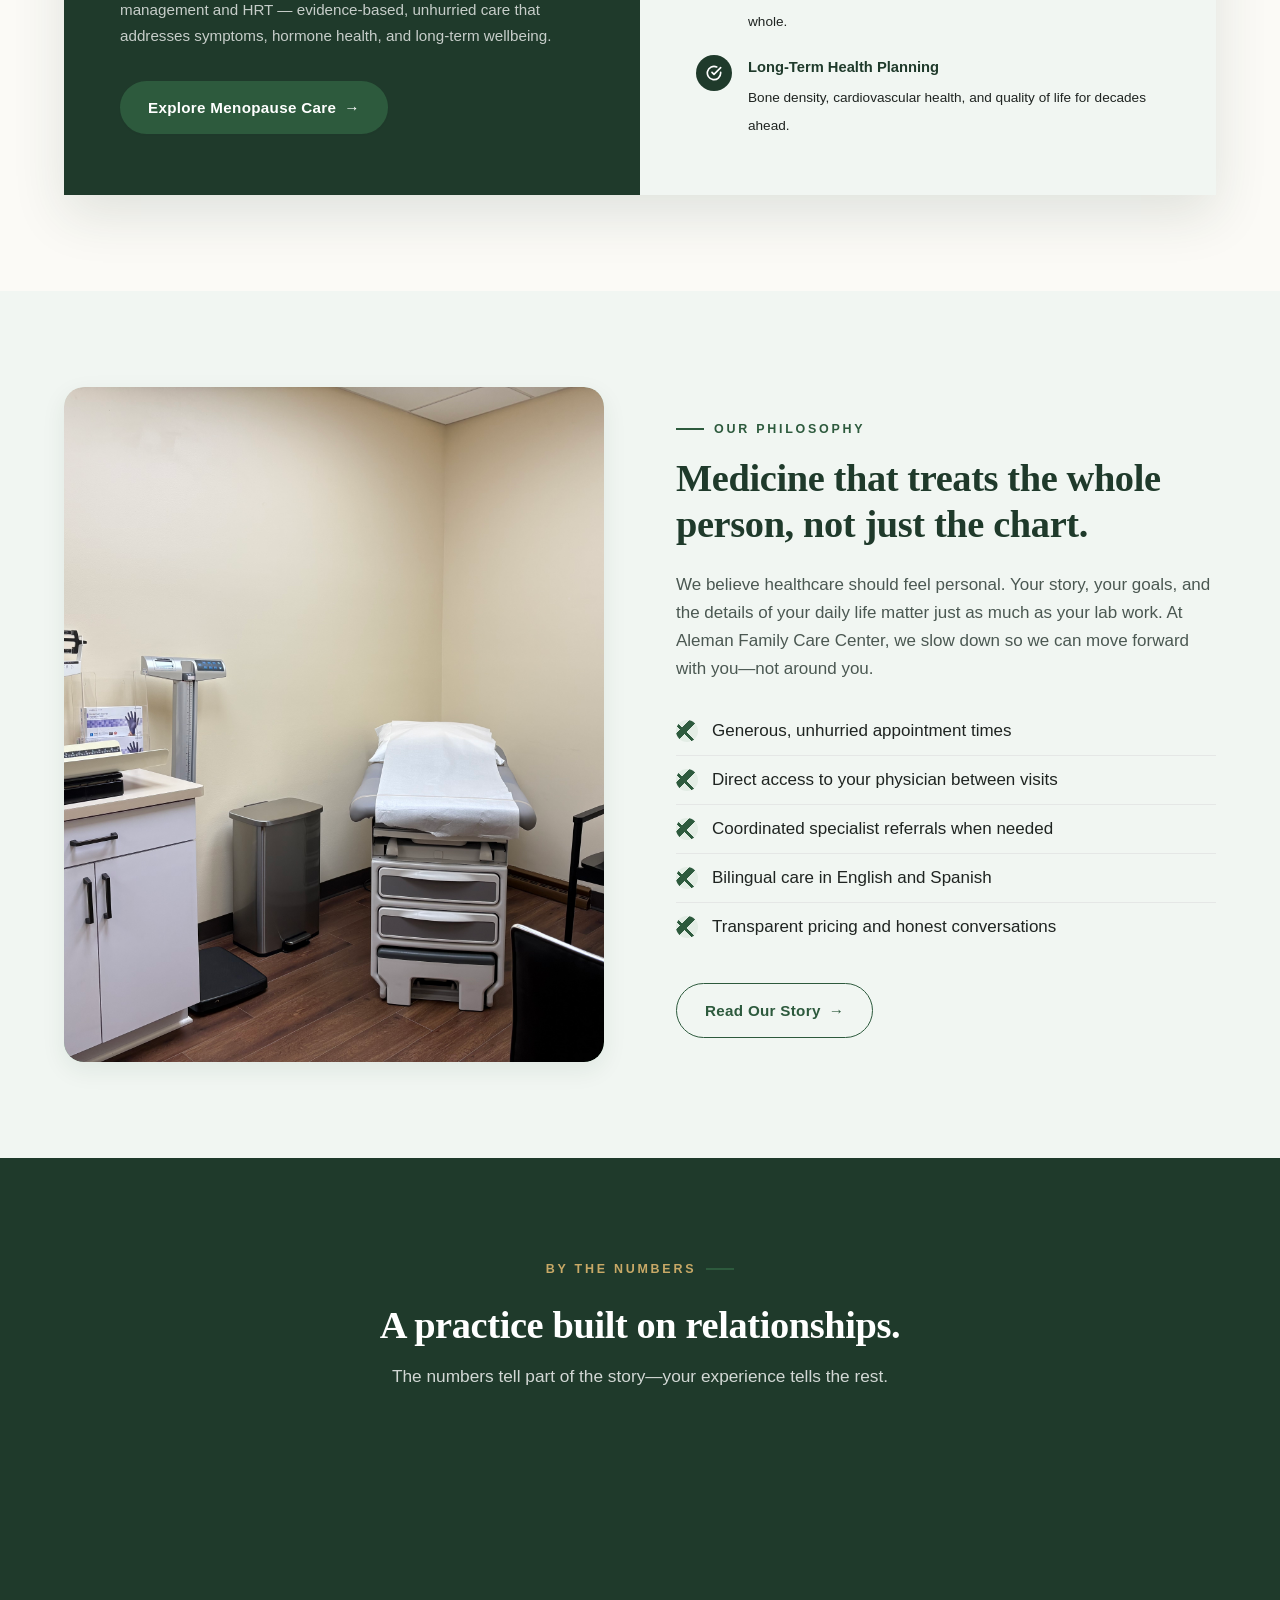
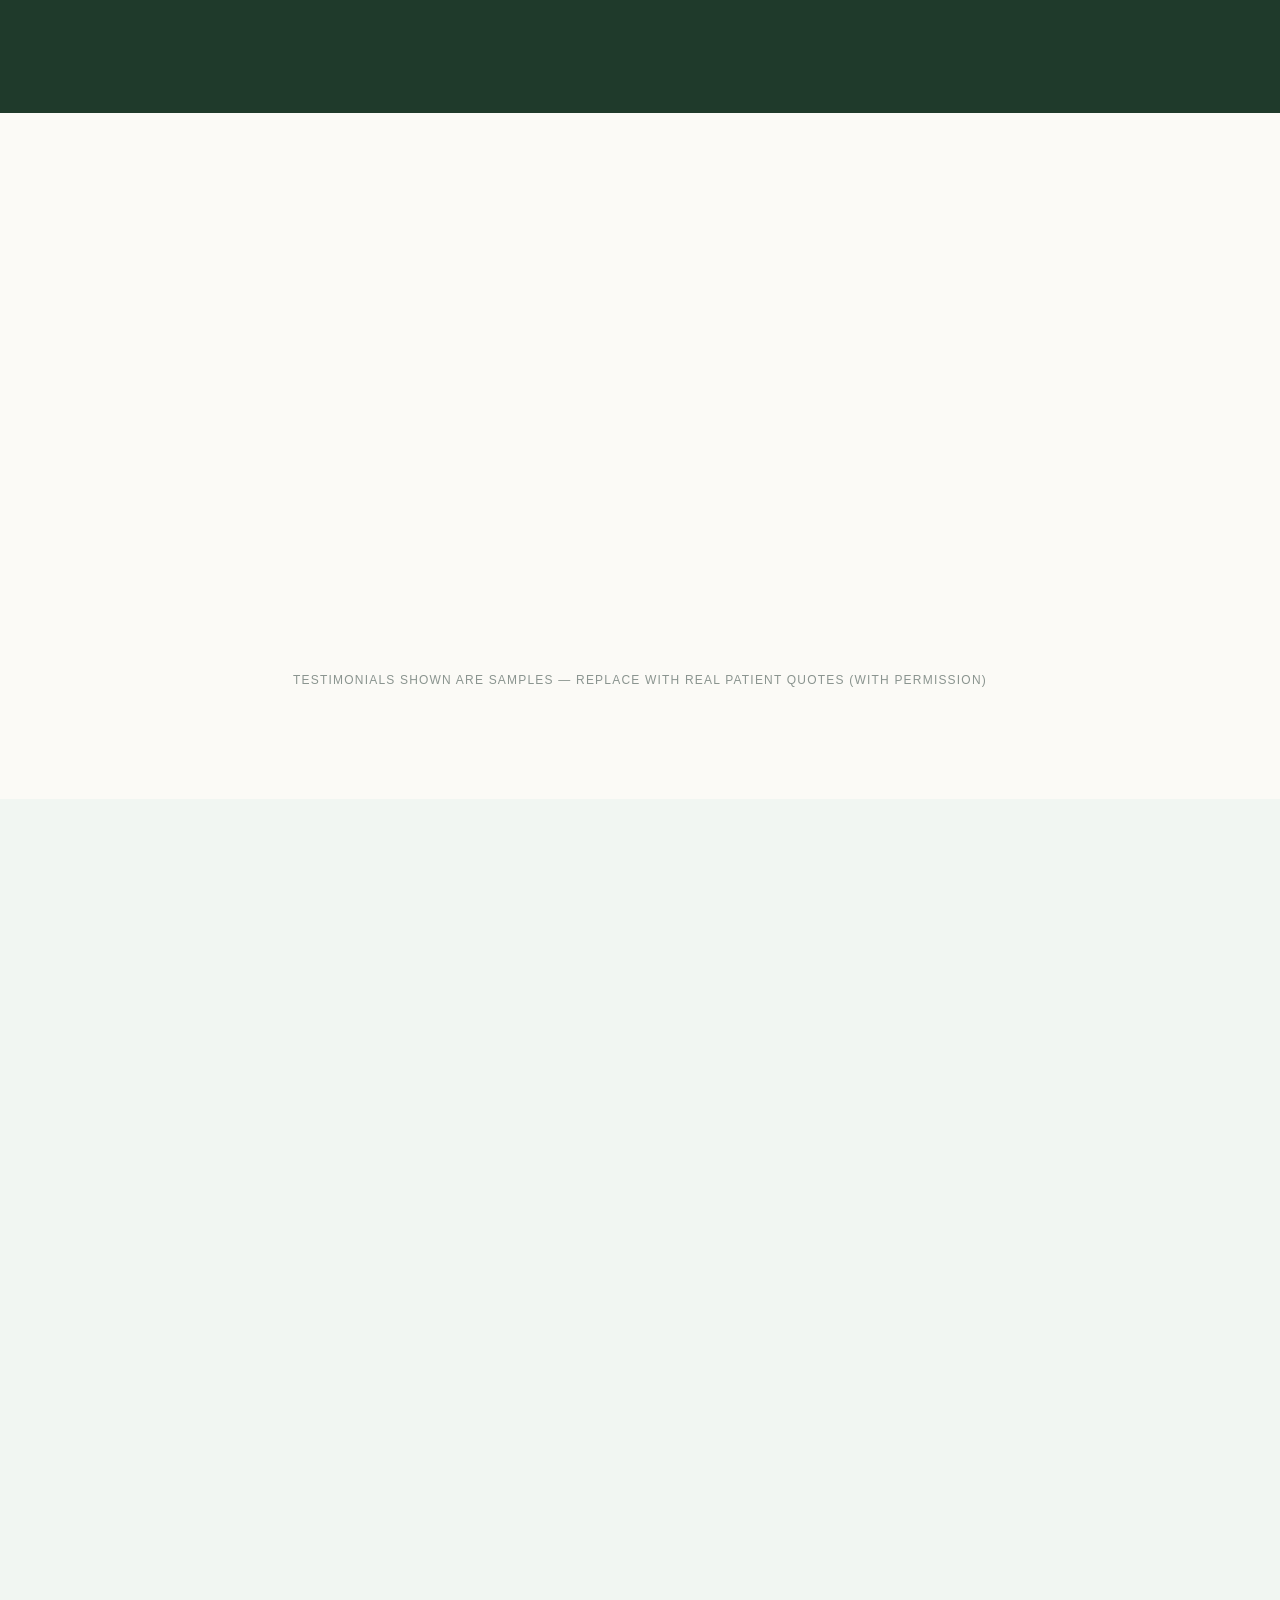
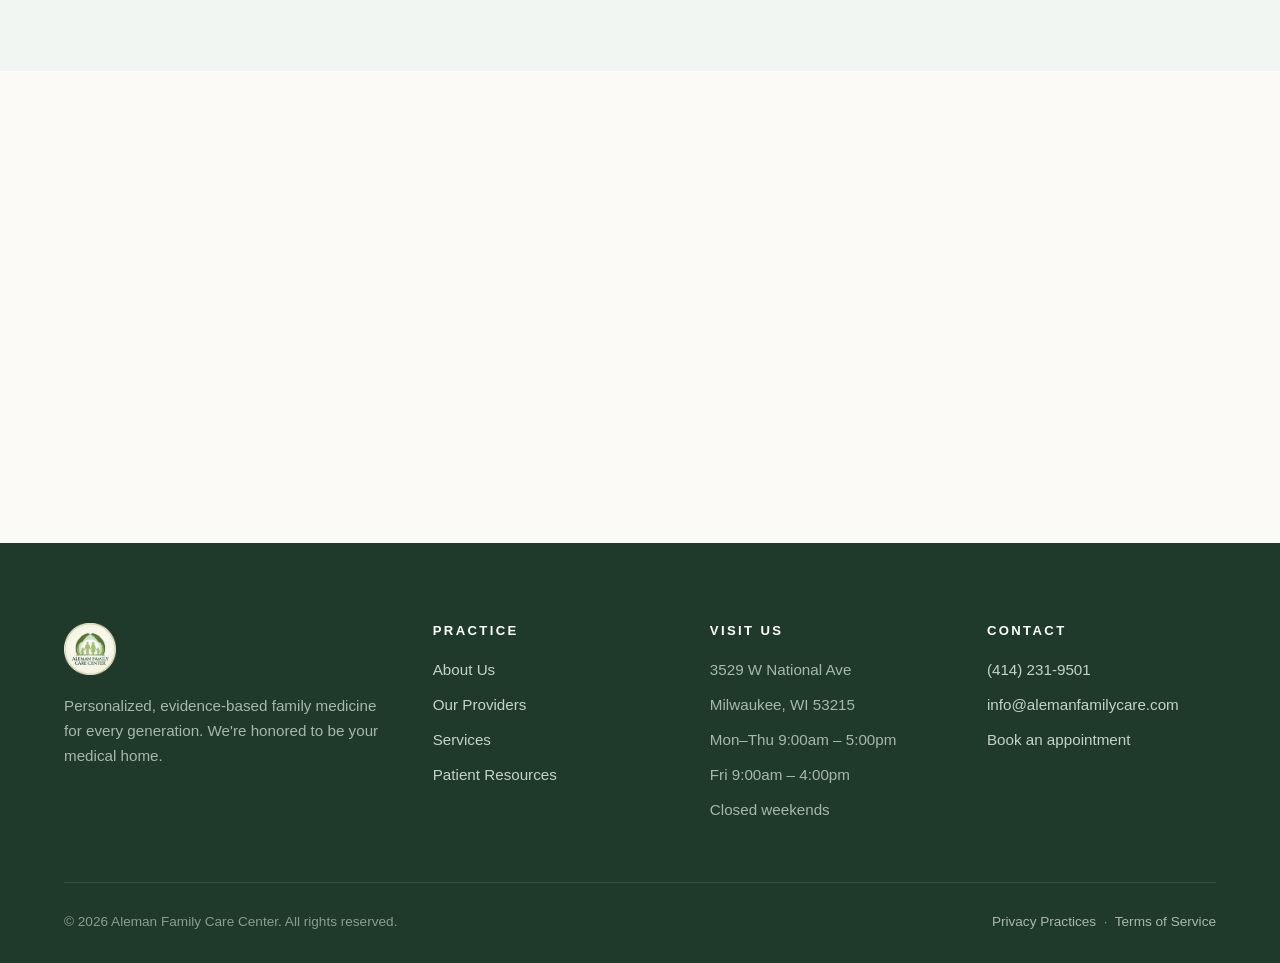
==== commit bcf01850: "Update index.html" ====
--- a/index.html
+++ b/index.html
@@ -35,11 +35,7 @@
 <header class="nav">
   <div class="container nav-inner">
     <a href="index.html" class="brand">
-      <span class="brand-mark">A</span>
-      <span>
-        <span class="brand-name">Aleman Family Care Center</span>
-        <span class="brand-sub">Family Medicine · Whole-Person Care</span>
-      </span>
+      <img src="Logo.webp" alt="Aleman Family Care Center" style="height:52px;width:auto;display:block;">
     </a>
     <nav>
       <ul class="nav-links">
@@ -208,6 +204,49 @@
         <h3>Pediatric Care</h3>
         <p>Well-child visits, immunizations, school and sports physicals, and developmental check-ins from infancy onward.</p>
         <a href="services.html#pediatric" class="more">Learn more <span class="arrow">→</span></a>
+      </div>
+    </div>
+  </div>
+</section>
+
+<!-- ===== Menopause specialty callout ===== -->
+<section>
+  <div class="container">
+    <div class="reveal" style="display:grid;grid-template-columns:1fr 1fr;gap:0;border-radius:var(--radius-xl);overflow:hidden;box-shadow:var(--shadow-lg);">
+      <div style="background:var(--forest-900);padding:56px 56px;display:flex;flex-direction:column;justify-content:center;">
+        <span style="font-family:var(--font-sans);font-size:.72rem;font-weight:700;letter-spacing:.12em;text-transform:uppercase;color:var(--accent-gold);margin-bottom:16px;">Specialty Focus</span>
+        <h2 style="color:#fff;font-size:1.75rem;line-height:1.25;margin-bottom:16px;">Menopause care from a Menopause Society member.</h2>
+        <p style="color:rgba(255,255,255,.75);font-size:.95rem;line-height:1.7;margin-bottom:32px;">Dr. Daniela Aleman brings dedicated expertise in menopause management and HRT — evidence-based, unhurried care that addresses symptoms, hormone health, and long-term wellbeing.</p>
+        <a href="menopause.html" class="btn btn-primary" style="align-self:flex-start;">Explore Menopause Care <span class="arrow">→</span></a>
+      </div>
+      <div style="background:var(--sage-100);padding:56px 56px;display:flex;flex-direction:column;justify-content:center;gap:20px;">
+        <div style="display:flex;align-items:flex-start;gap:16px;">
+          <div style="width:36px;height:36px;border-radius:50%;background:var(--forest-900);display:flex;align-items:center;justify-content:center;flex-shrink:0;">
+            <svg width="16" height="16" viewBox="0 0 24 24" fill="none" stroke="white" stroke-width="2.5" stroke-linecap="round" stroke-linejoin="round"><path d="M22 11.08V12a10 10 0 1 1-5.93-9.14"/><polyline points="22 4 12 14.01 9 11.01"/></svg>
+          </div>
+          <div>
+            <strong style="font-size:.92rem;color:var(--forest-900);display:block;margin-bottom:4px;">Hormone Evaluation & HRT</strong>
+            <span style="font-size:.85rem;color:var(--grey-600);line-height:1.5;">Personalized hormone therapy options discussed openly and honestly.</span>
+          </div>
+        </div>
+        <div style="display:flex;align-items:flex-start;gap:16px;">
+          <div style="width:36px;height:36px;border-radius:50%;background:var(--forest-900);display:flex;align-items:center;justify-content:center;flex-shrink:0;">
+            <svg width="16" height="16" viewBox="0 0 24 24" fill="none" stroke="white" stroke-width="2.5" stroke-linecap="round" stroke-linejoin="round"><path d="M22 11.08V12a10 10 0 1 1-5.93-9.14"/><polyline points="22 4 12 14.01 9 11.01"/></svg>
+          </div>
+          <div>
+            <strong style="font-size:.92rem;color:var(--forest-900);display:block;margin-bottom:4px;">Symptom Management</strong>
+            <span style="font-size:.85rem;color:var(--grey-600);line-height:1.5;">Hot flashes, sleep disruption, mood changes — addressed as a whole.</span>
+          </div>
+        </div>
+        <div style="display:flex;align-items:flex-start;gap:16px;">
+          <div style="width:36px;height:36px;border-radius:50%;background:var(--forest-900);display:flex;align-items:center;justify-content:center;flex-shrink:0;">
+            <svg width="16" height="16" viewBox="0 0 24 24" fill="none" stroke="white" stroke-width="2.5" stroke-linecap="round" stroke-linejoin="round"><path d="M22 11.08V12a10 10 0 1 1-5.93-9.14"/><polyline points="22 4 12 14.01 9 11.01"/></svg>
+          </div>
+          <div>
+            <strong style="font-size:.92rem;color:var(--forest-900);display:block;margin-bottom:4px;">Long-Term Health Planning</strong>
+            <span style="font-size:.85rem;color:var(--grey-600);line-height:1.5;">Bone density, cardiovascular health, and quality of life for decades ahead.</span>
+          </div>
+        </div>
       </div>
     </div>
   </div>
@@ -355,12 +394,8 @@
     <div class="footer-grid">
       <div>
         <a href="index.html" class="brand" style="margin-bottom:18px;">
-          <span class="brand-mark">A</span>
-          <span>
-            <span class="brand-name">Aleman Family Care Center</span>
-            <span class="brand-sub">Family Medicine</span>
-          </span>
-        </a>
+      <img src="Logo.webp" alt="Aleman Family Care Center" style="height:52px;width:auto;display:block;">
+    </a>
         <p style="margin-top:14px; max-width:320px;">Personalized, evidence-based family medicine for every generation. We're honored to be your medical home.</p>
       </div>
       <div>
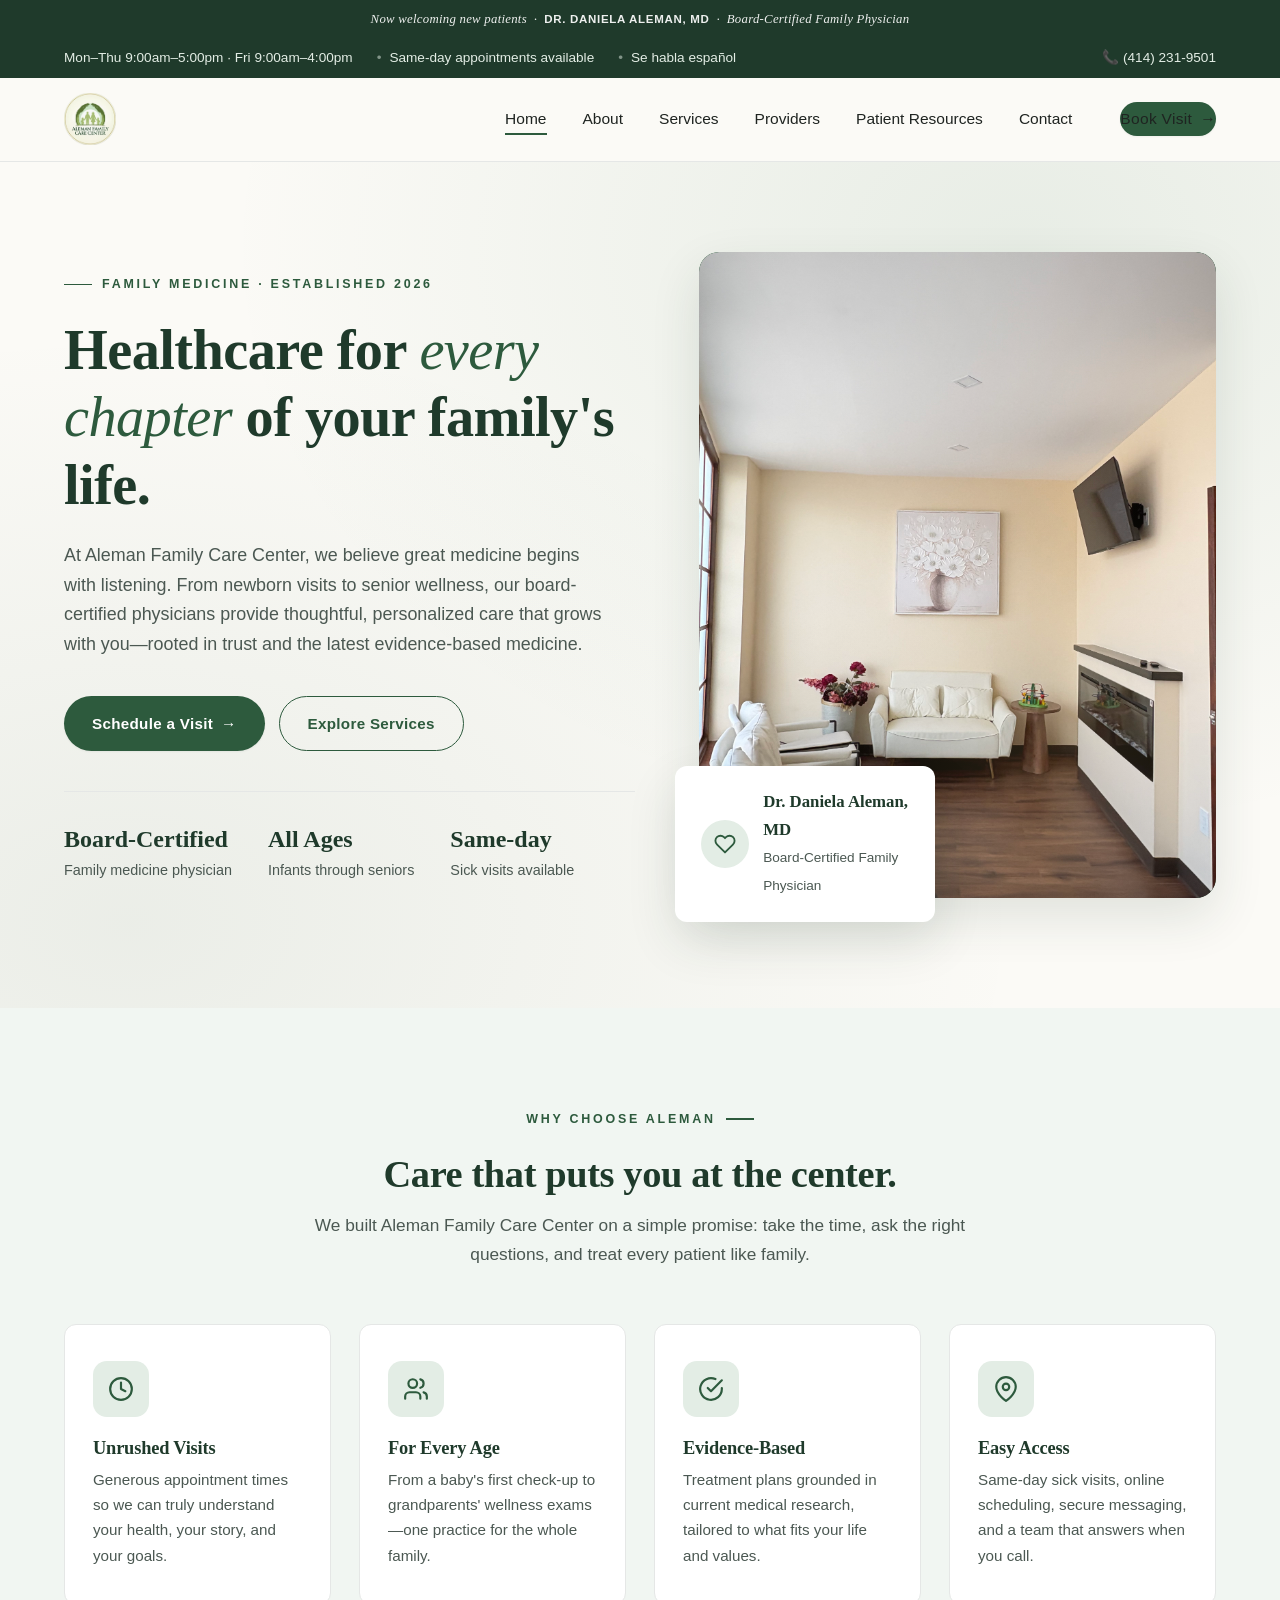
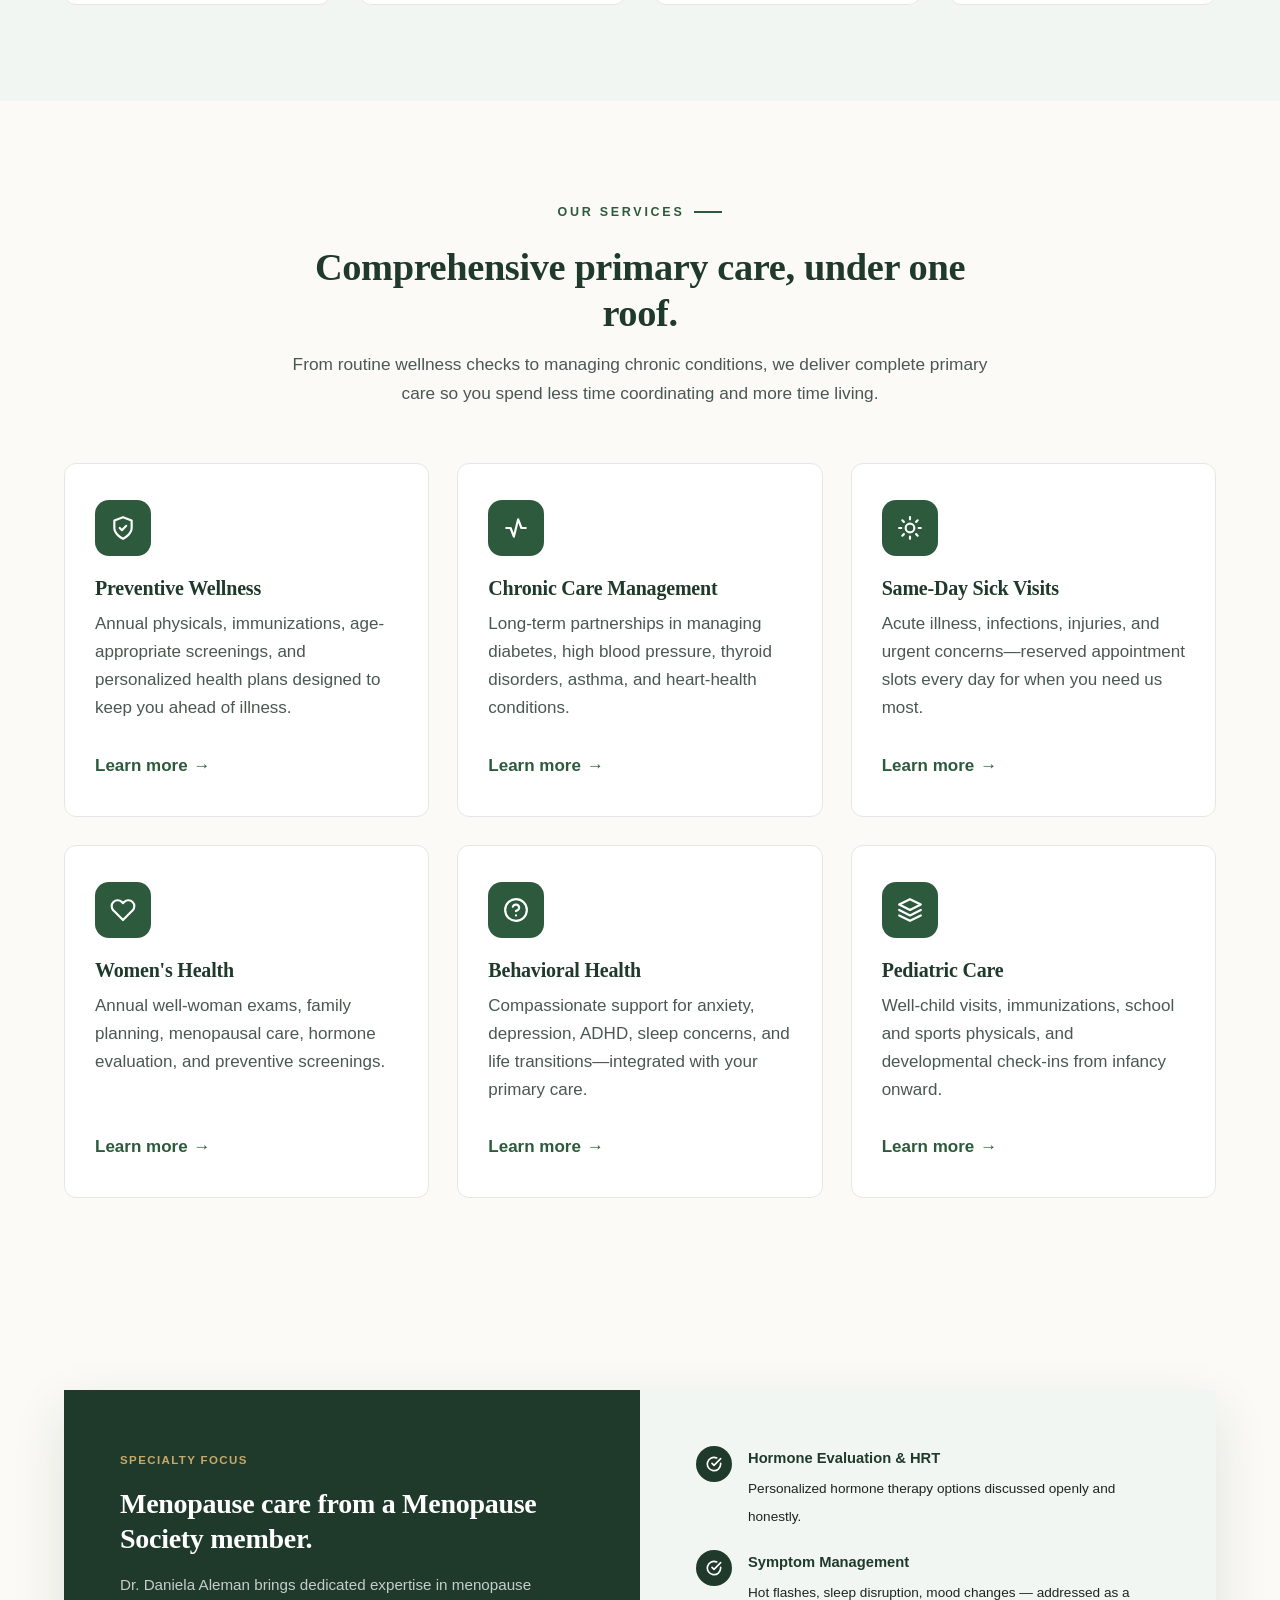
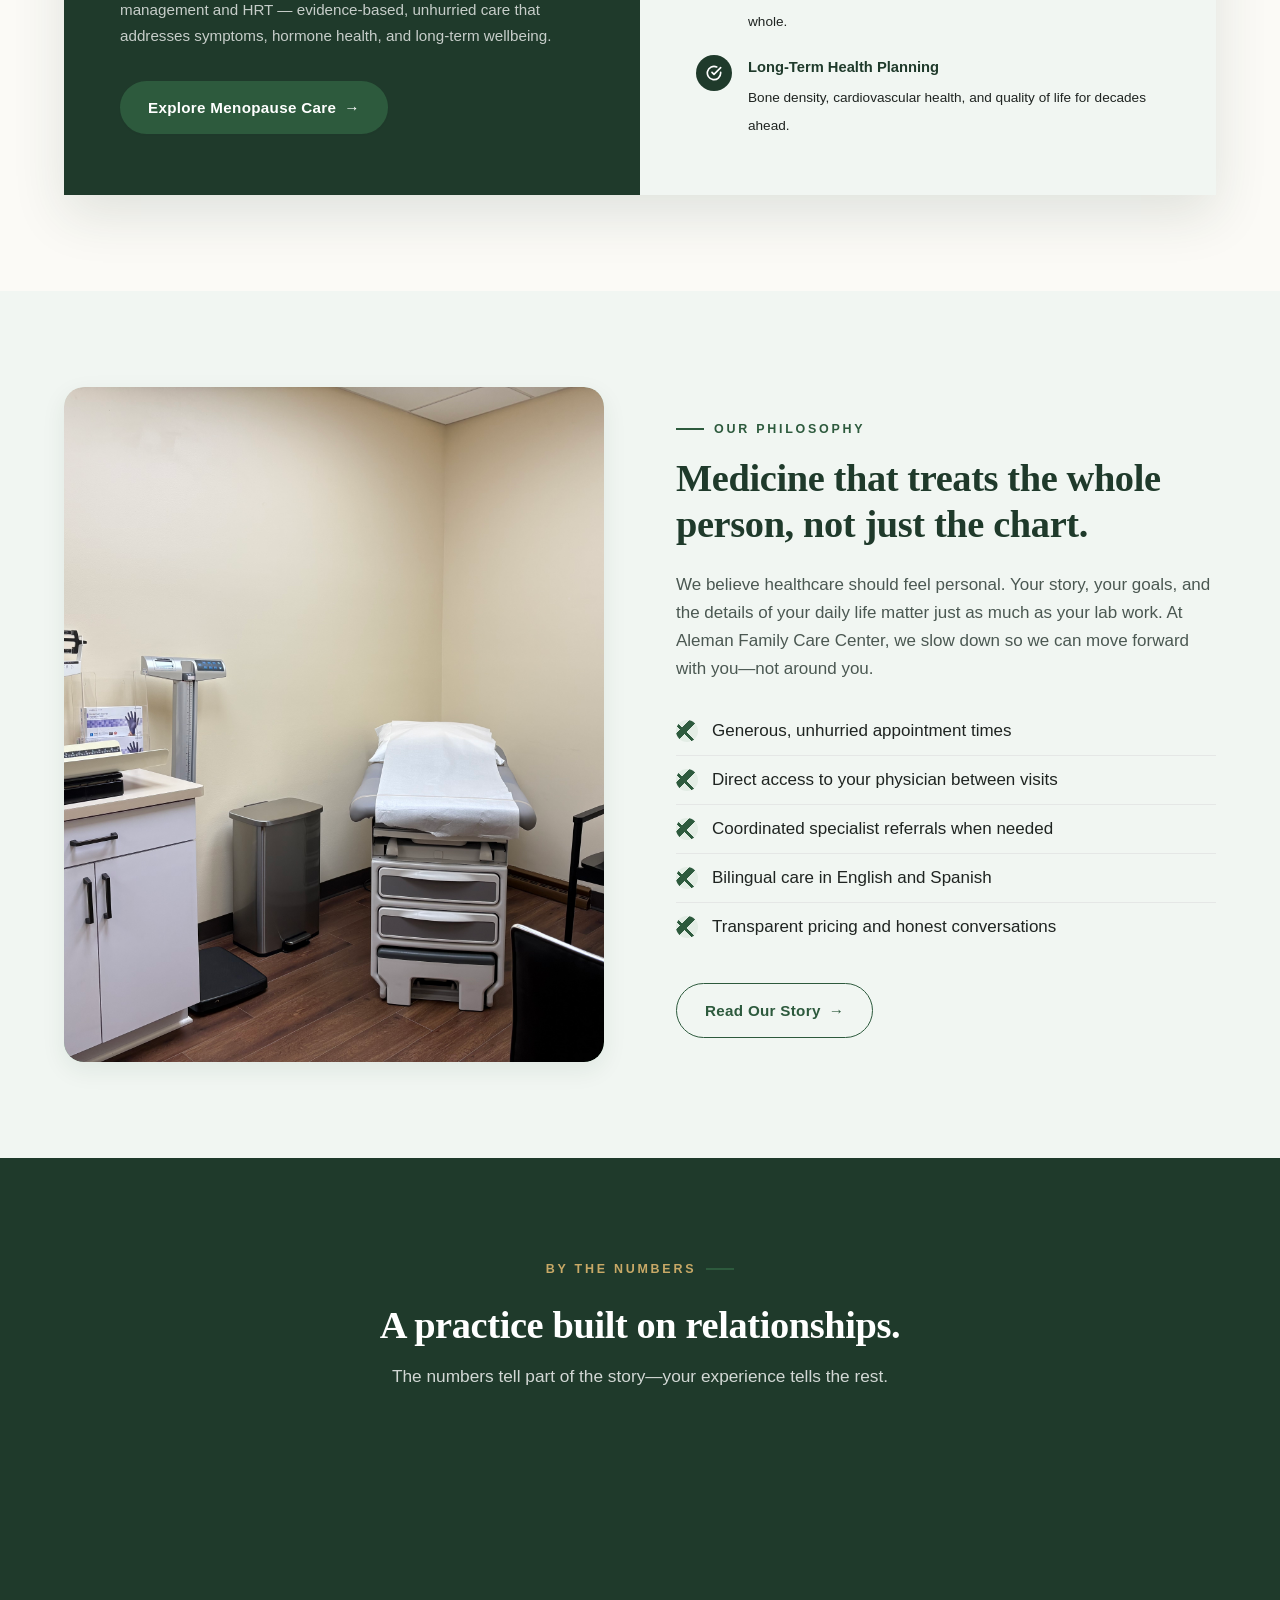
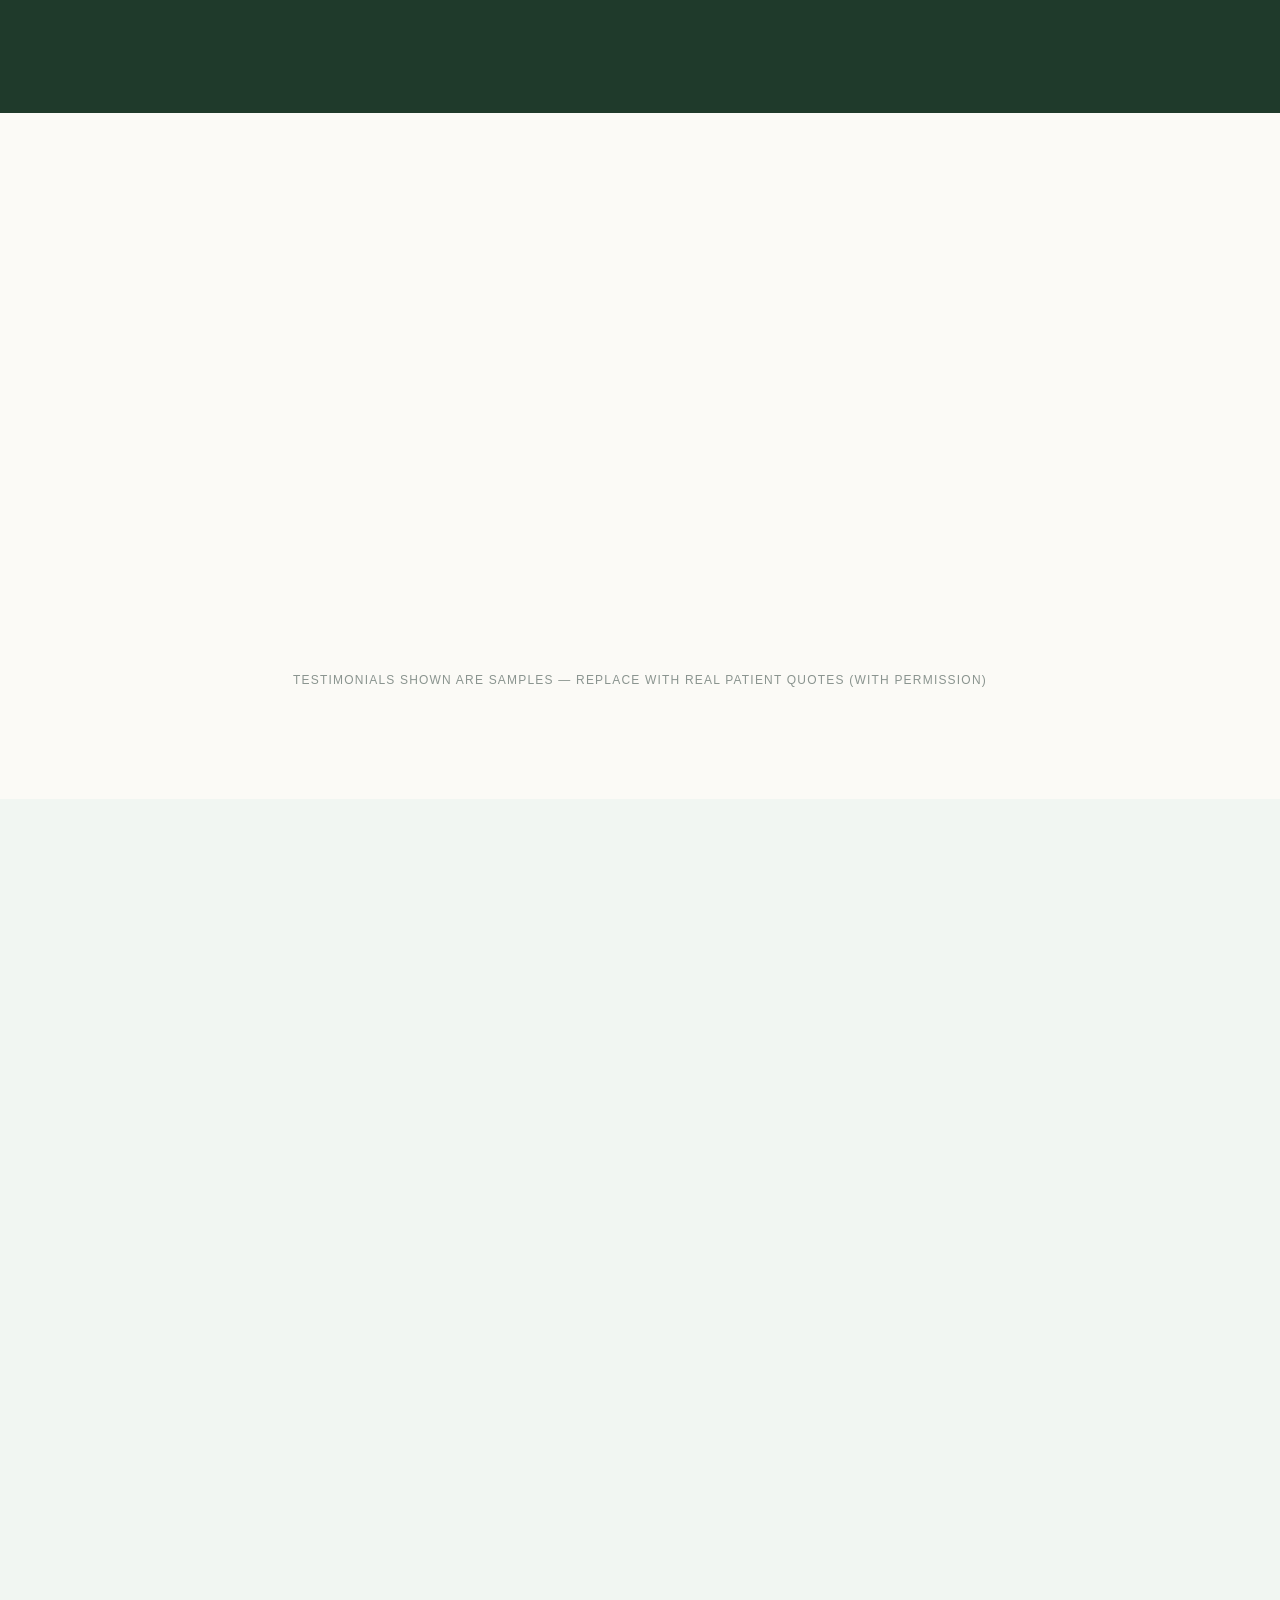
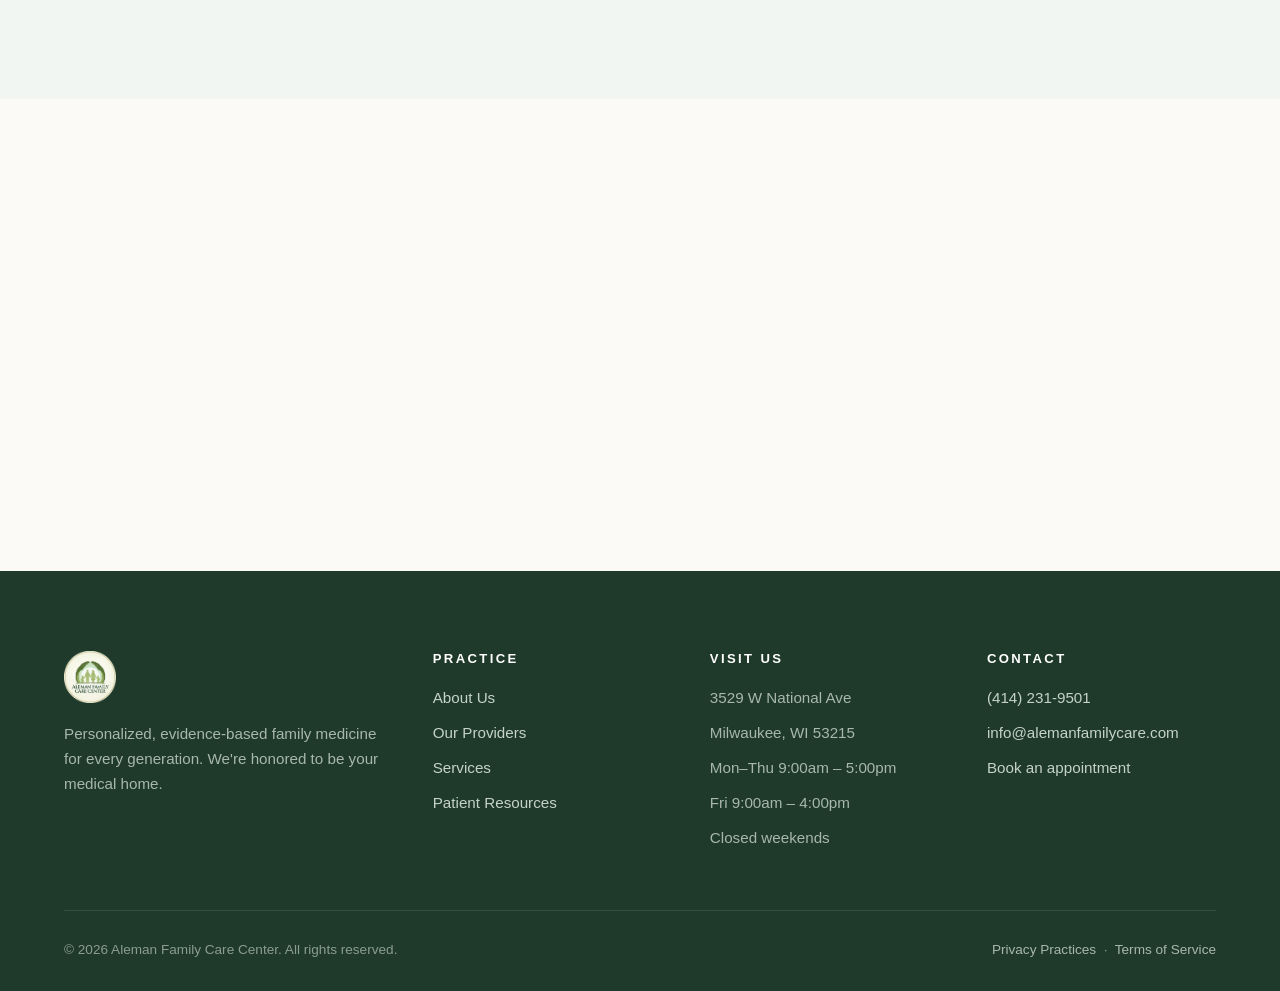
==== commit a645e5e5: "Update index.html" ====
--- a/index.html
+++ b/index.html
@@ -351,6 +351,7 @@
       <p>We're proud to be in-network with a wide range of plans. Don't see yours? Give us a call — we're happy to verify your coverage.</p>
     </div>
     <div class="insurance-grid reveal">
+      <div class="insurance-chip">Medicaid</div>
       <div class="insurance-chip">Aetna</div>
       <div class="insurance-chip">Anthem BlueCross Blue Shield</div>
       <div class="insurance-chip">Centivo</div>
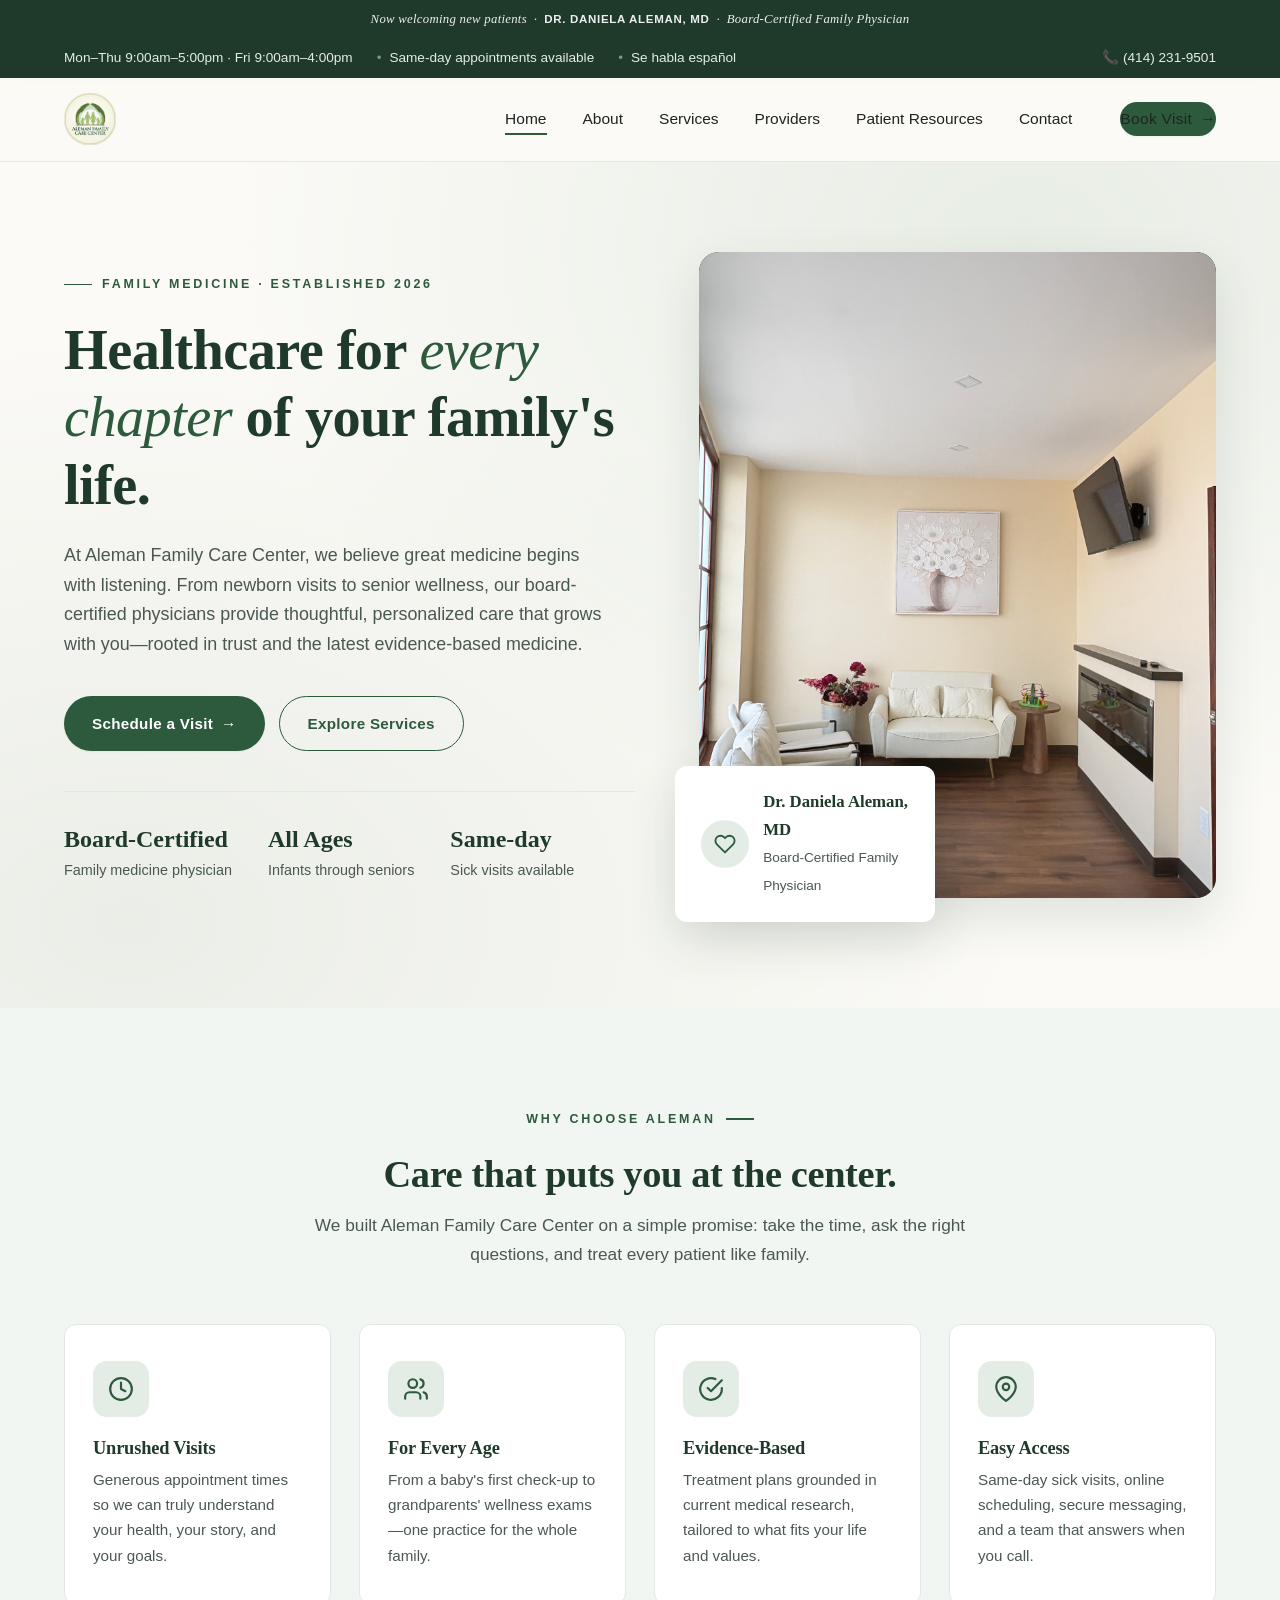
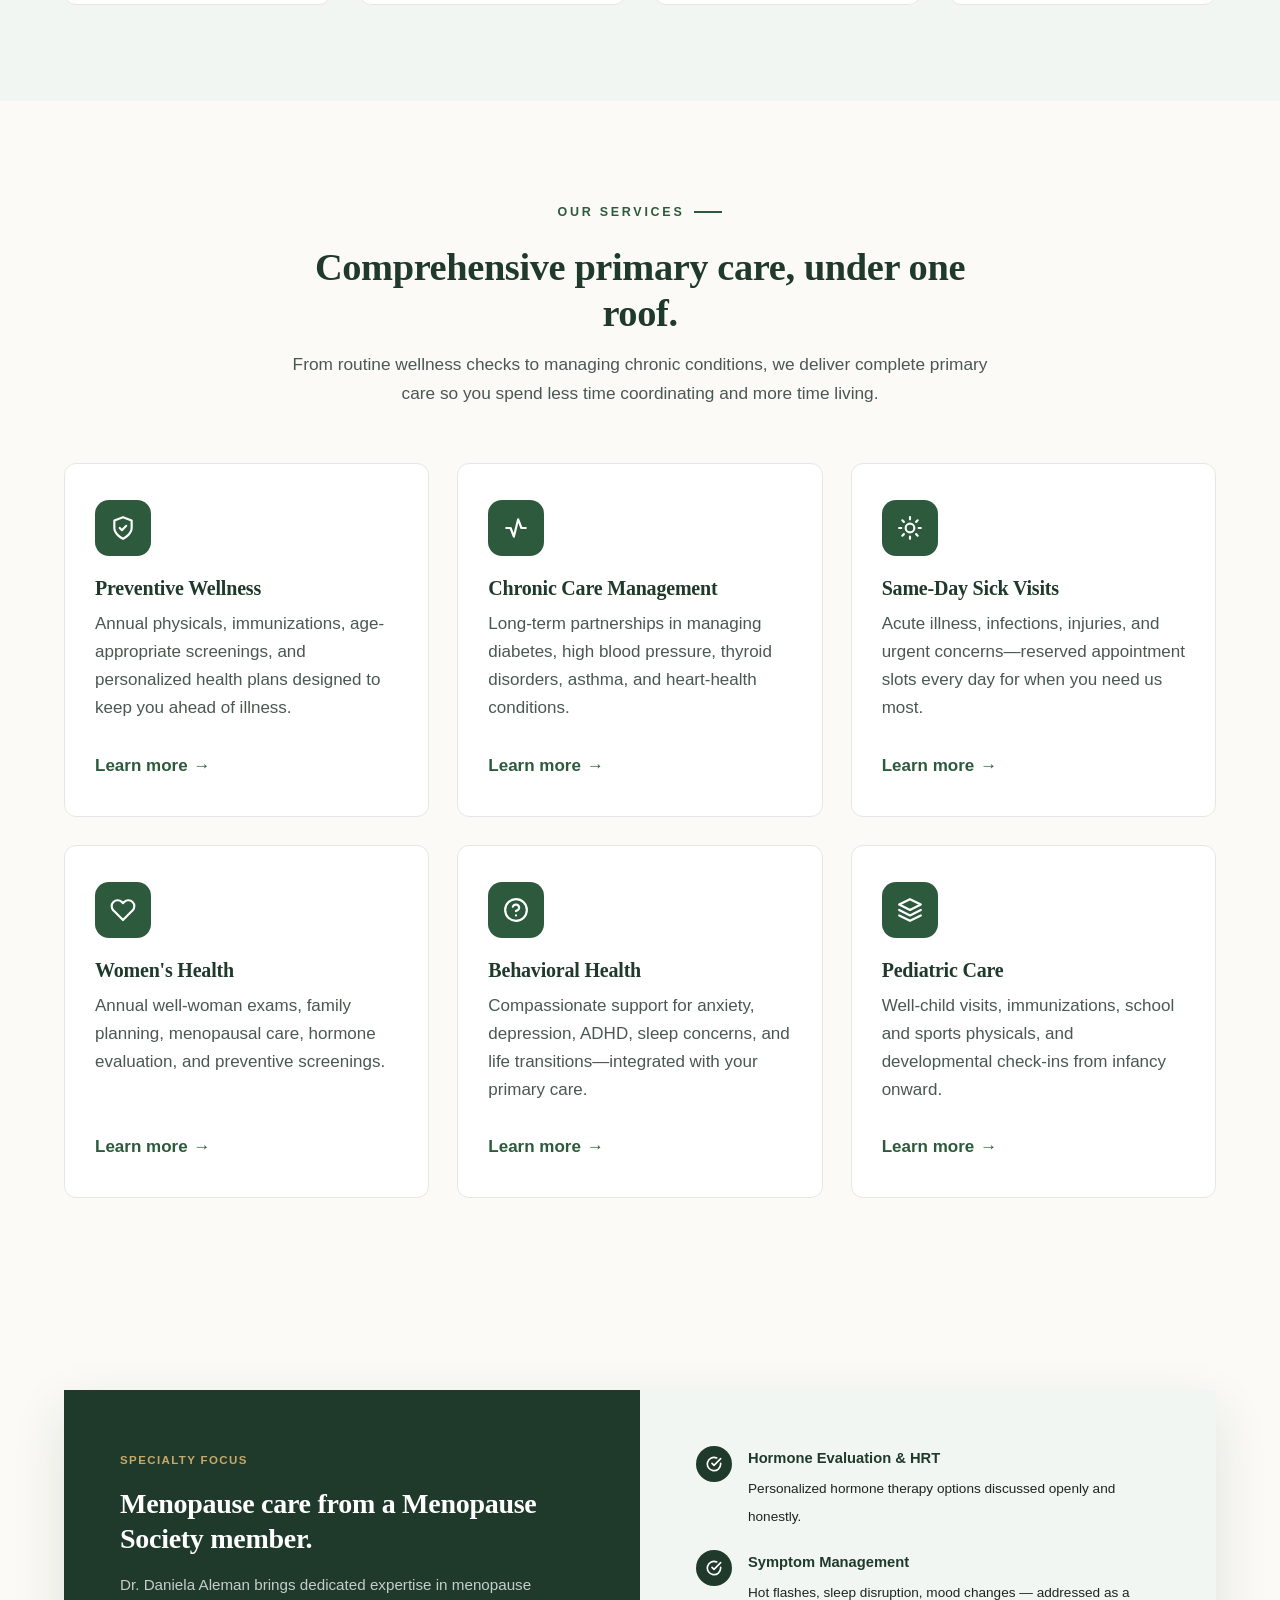
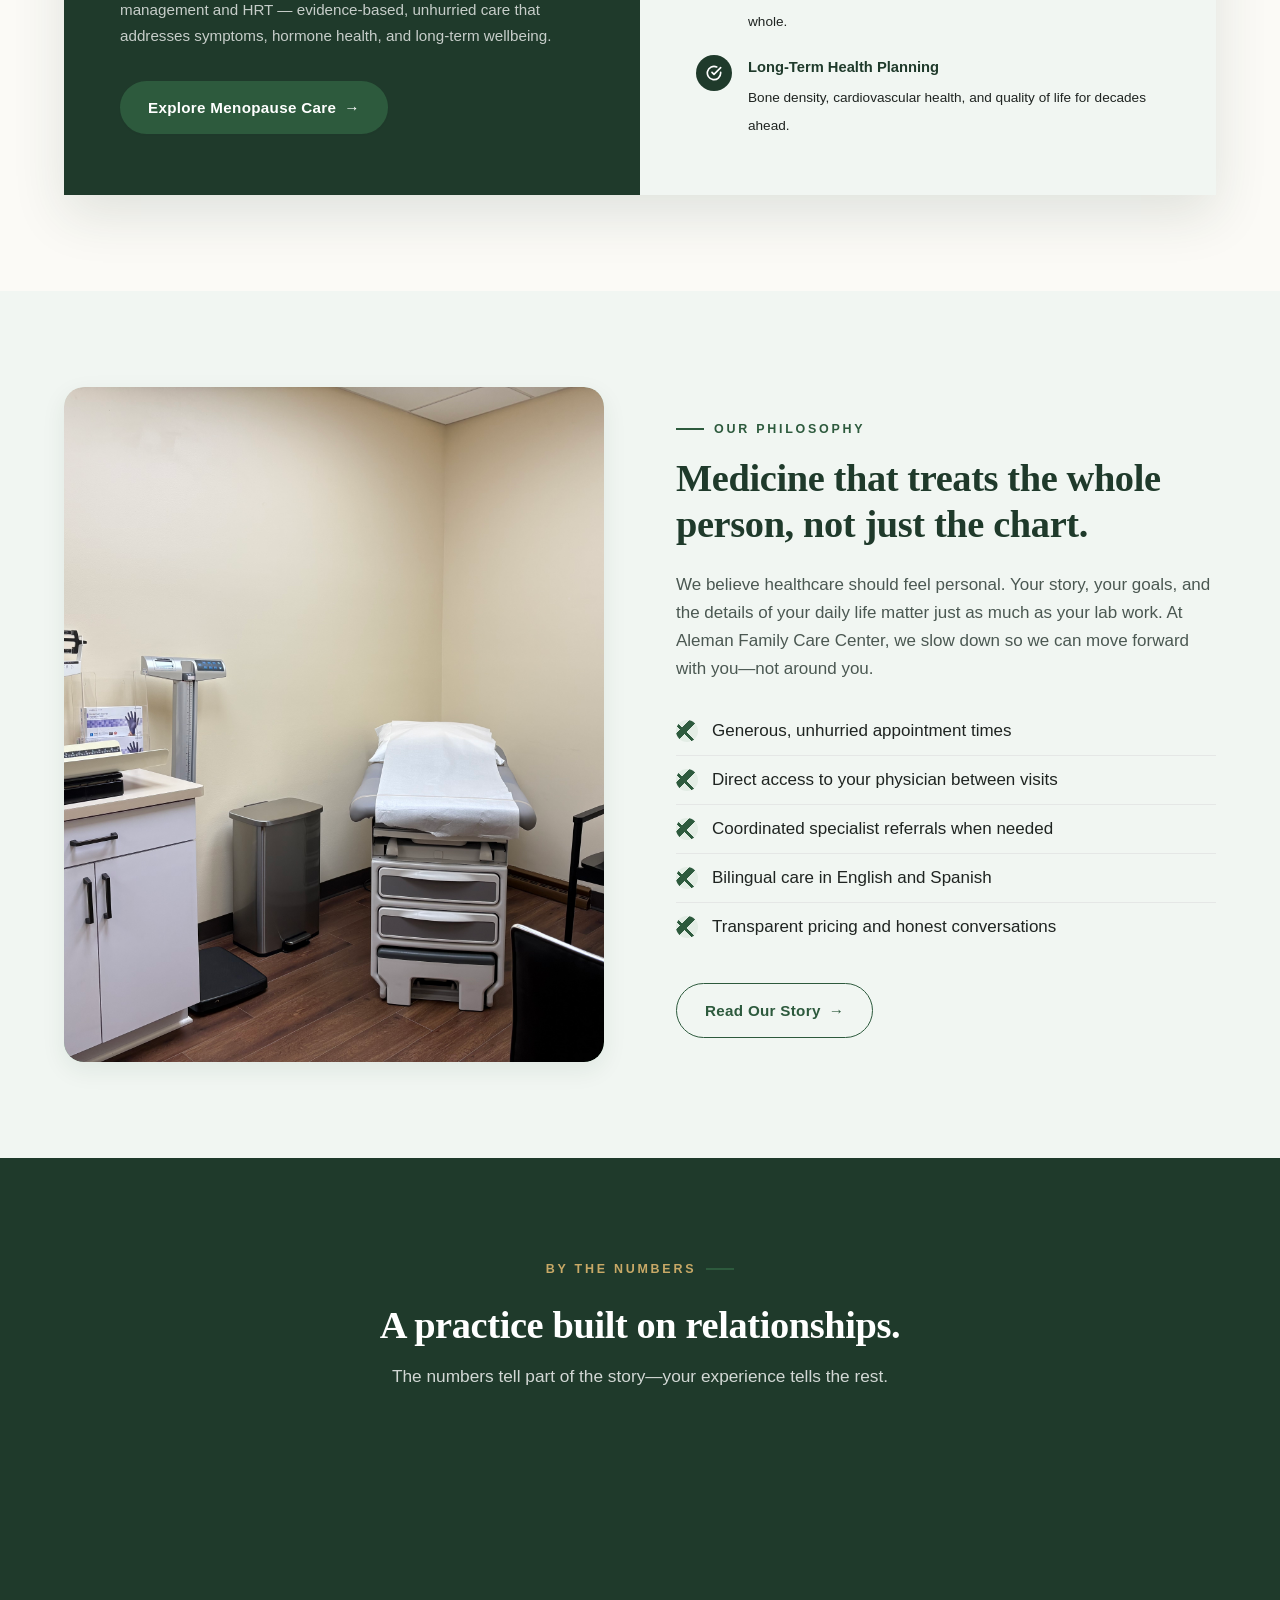
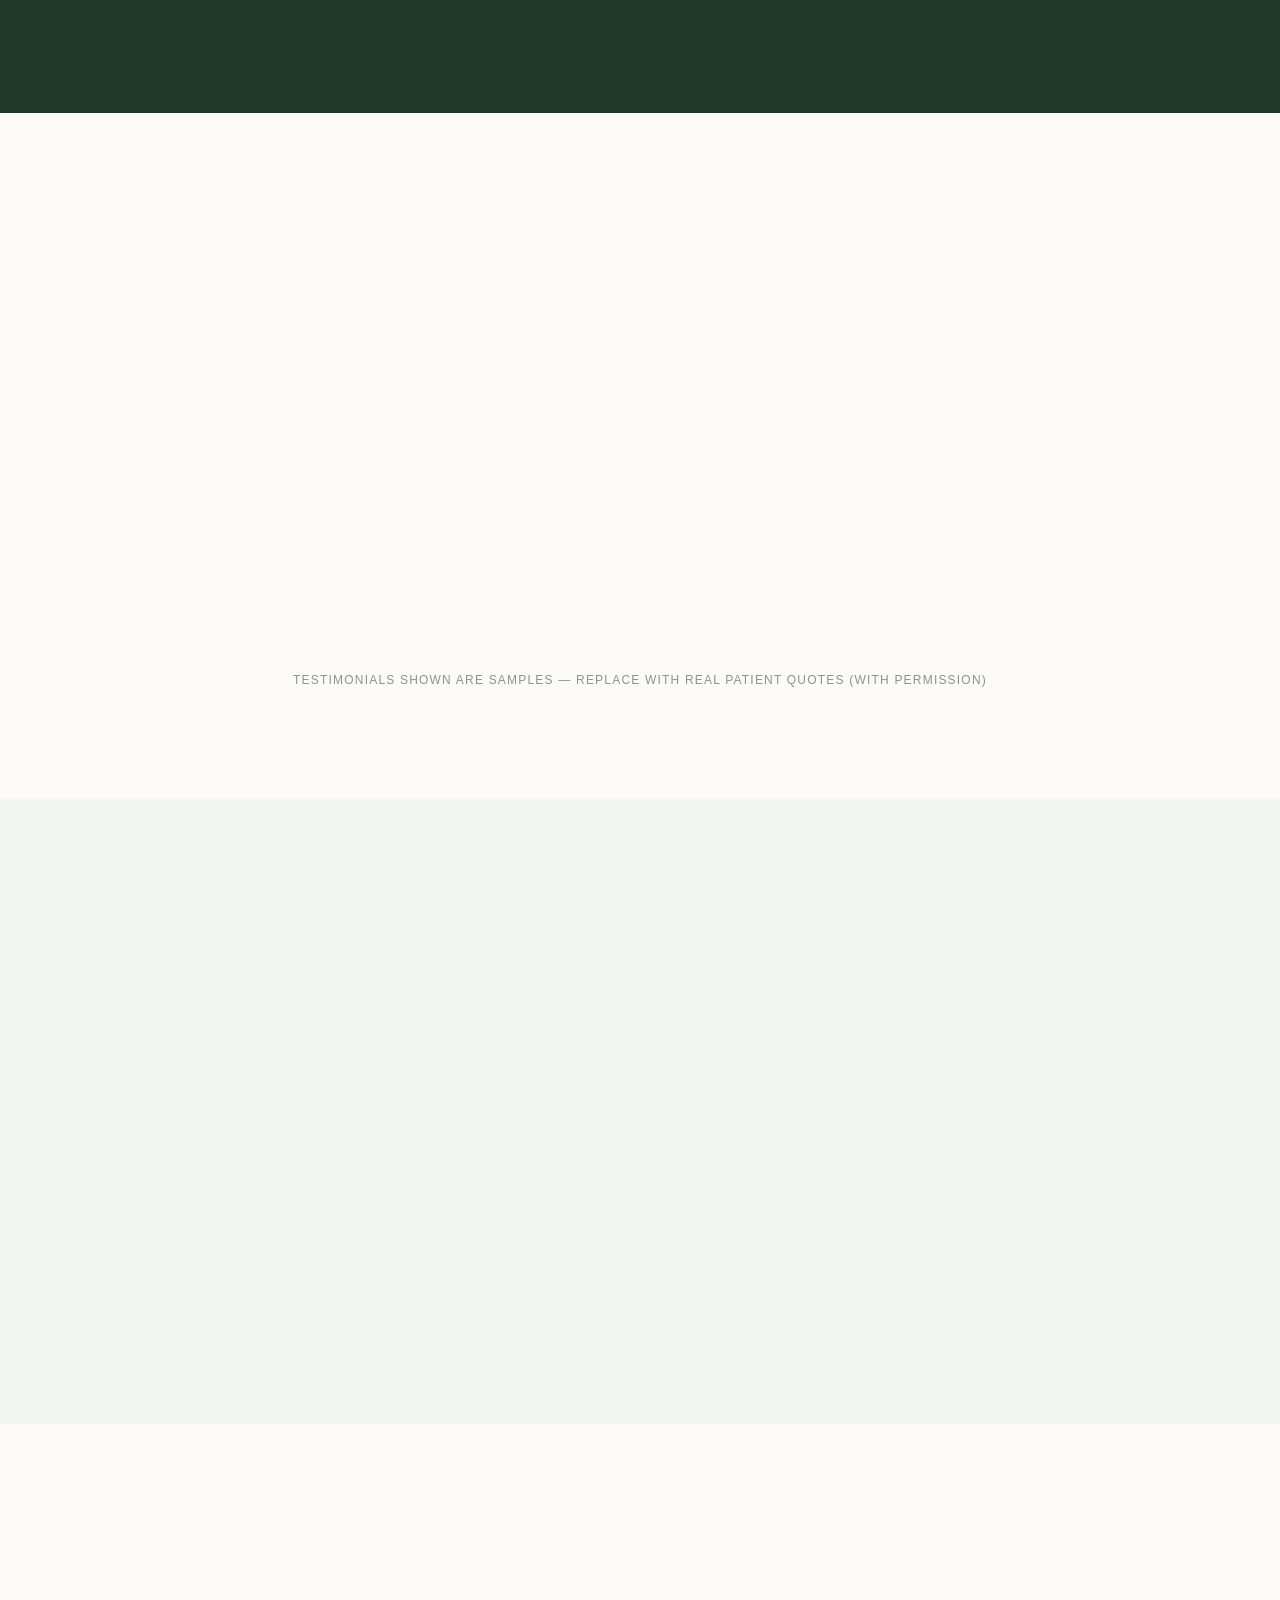
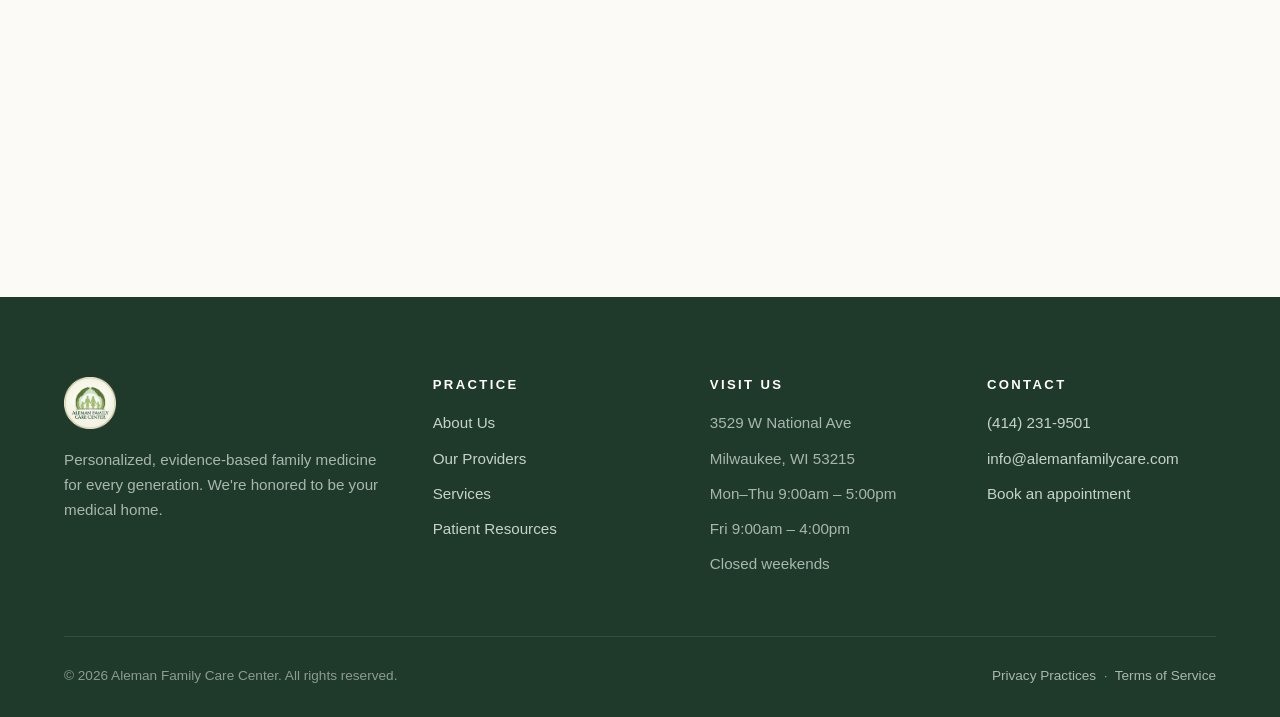
==== commit f280fe98: "Update index.html" ====
--- a/index.html
+++ b/index.html
@@ -9,6 +9,27 @@
 <link rel="preconnect" href="https://fonts.gstatic.com" crossorigin>
 <link href="https://fonts.googleapis.com/css2?family=Playfair+Display:ital,wght@0,400;0,500;0,600;0,700;1,400&family=Inter:wght@400;500;600;700&display=swap" rel="stylesheet">
 <link rel="stylesheet" href="assets/styles.css" />
+<style>
+  .insurance-grid {
+    display: flex !important;
+    flex-wrap: wrap !important;
+    justify-content: center !important;
+    gap: 10px !important;
+    margin-top: 32px !important;
+  }
+  .insurance-chip {
+    background: #ffffff !important;
+    border: 1.5px solid #2d5a3d !important;
+    border-radius: 999px !important;
+    padding: 9px 22px !important;
+    font-weight: 600 !important;
+    font-size: .84rem !important;
+    color: #1a3a27 !important;
+    white-space: nowrap !important;
+    letter-spacing: .01em !important;
+    display: inline-block !important;
+  }
+</style>
 </head>
 <body>
 
